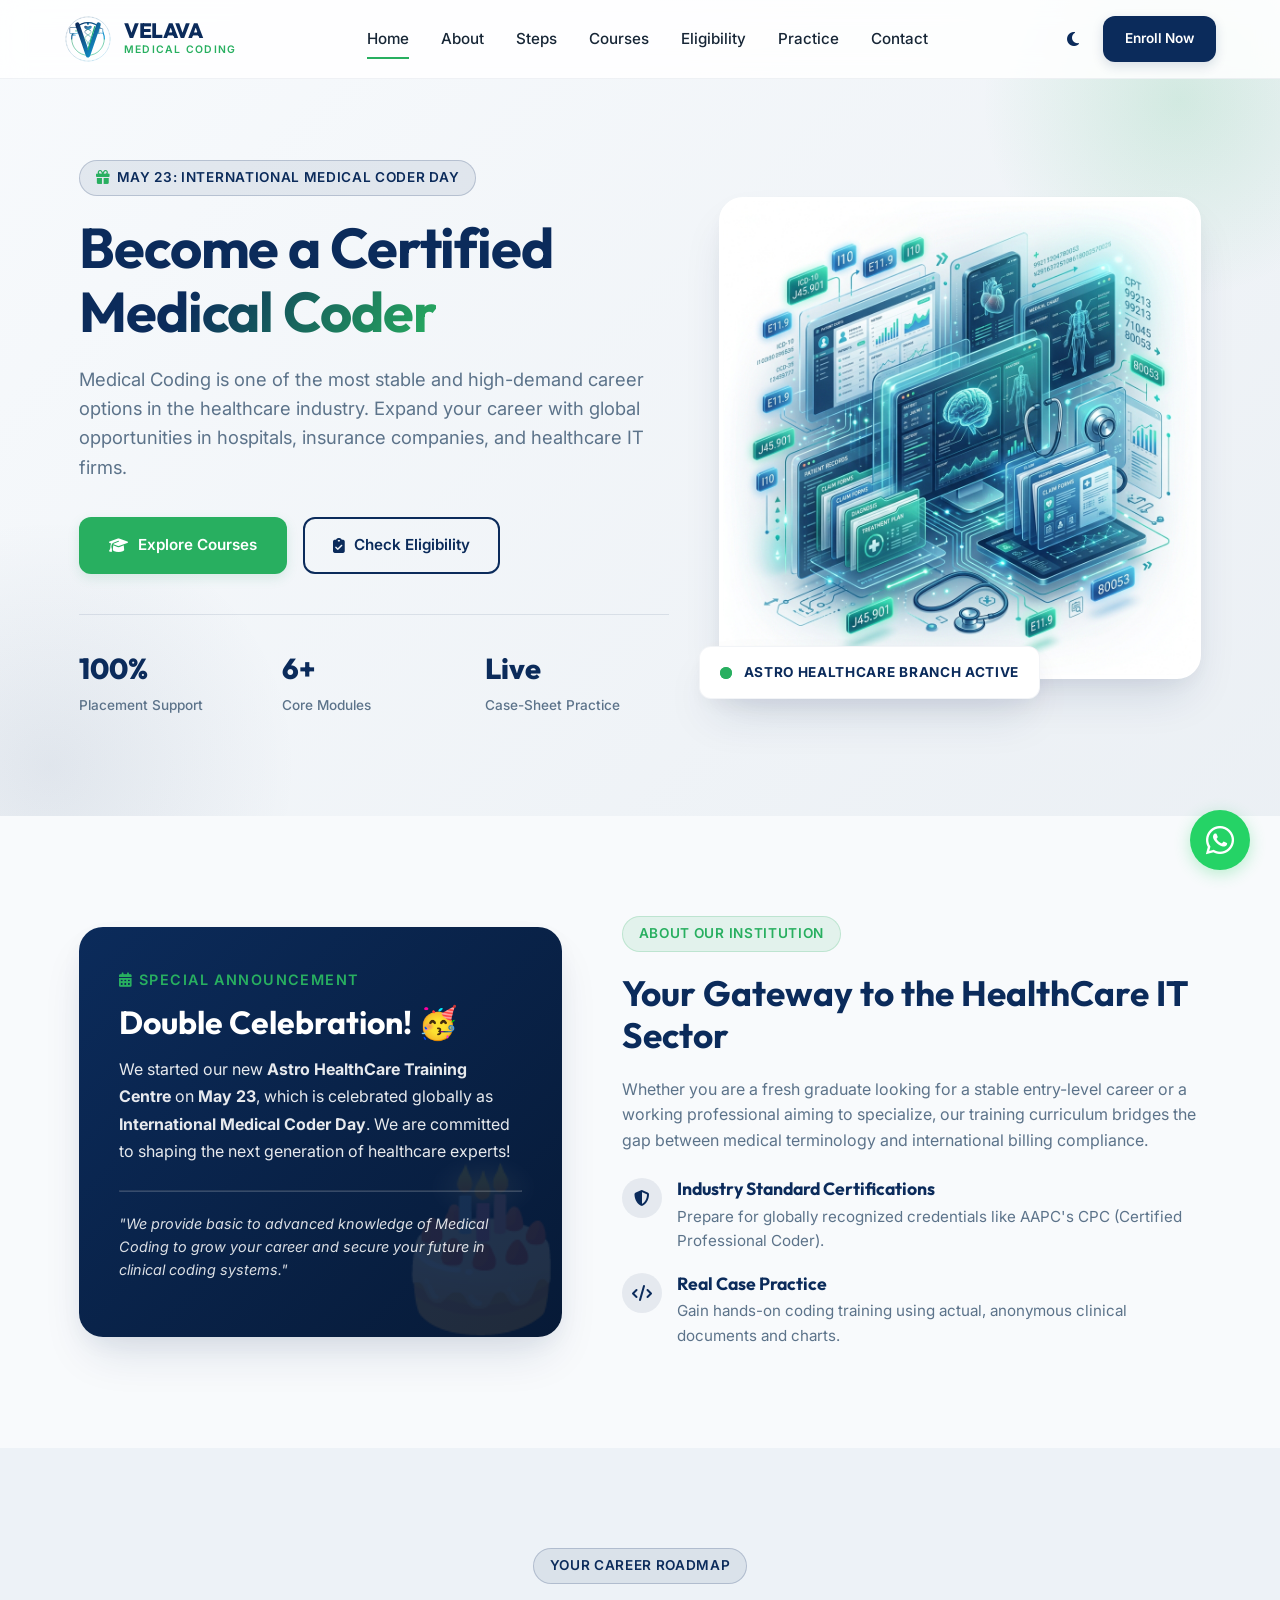
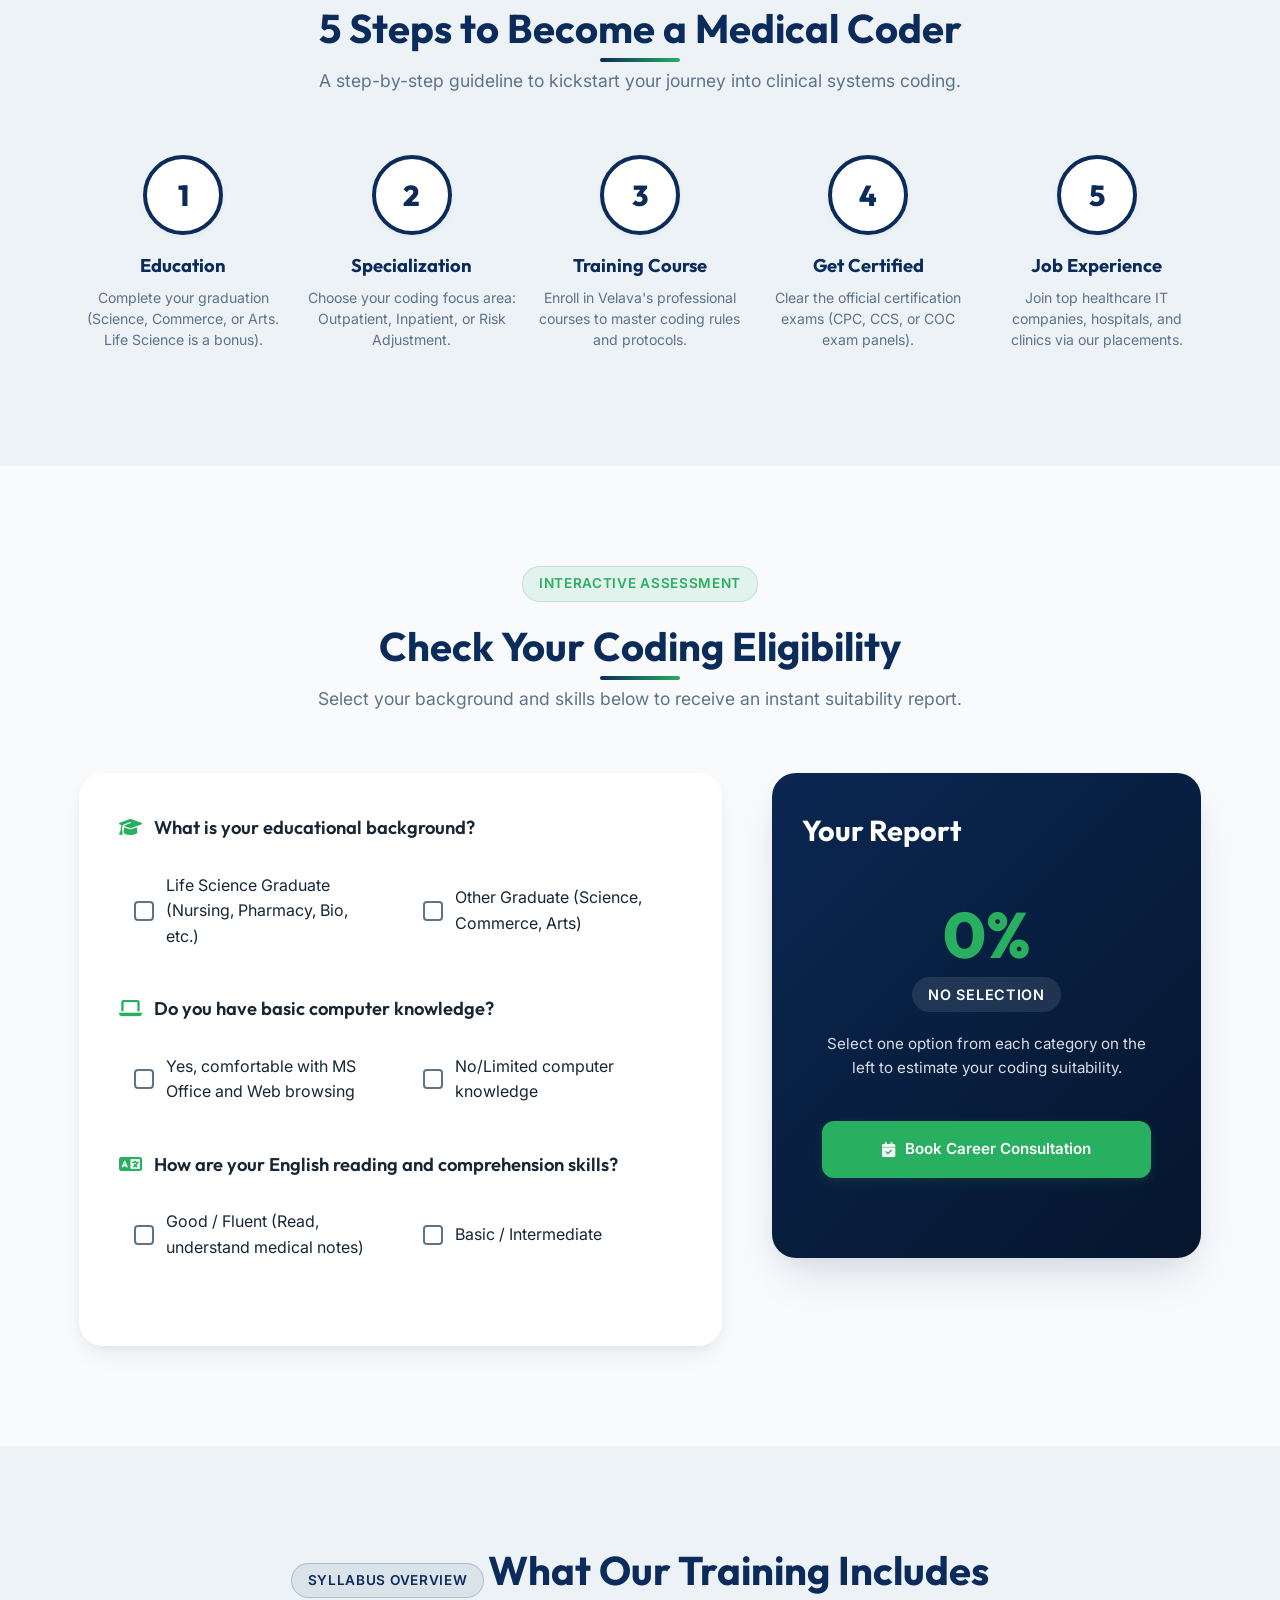
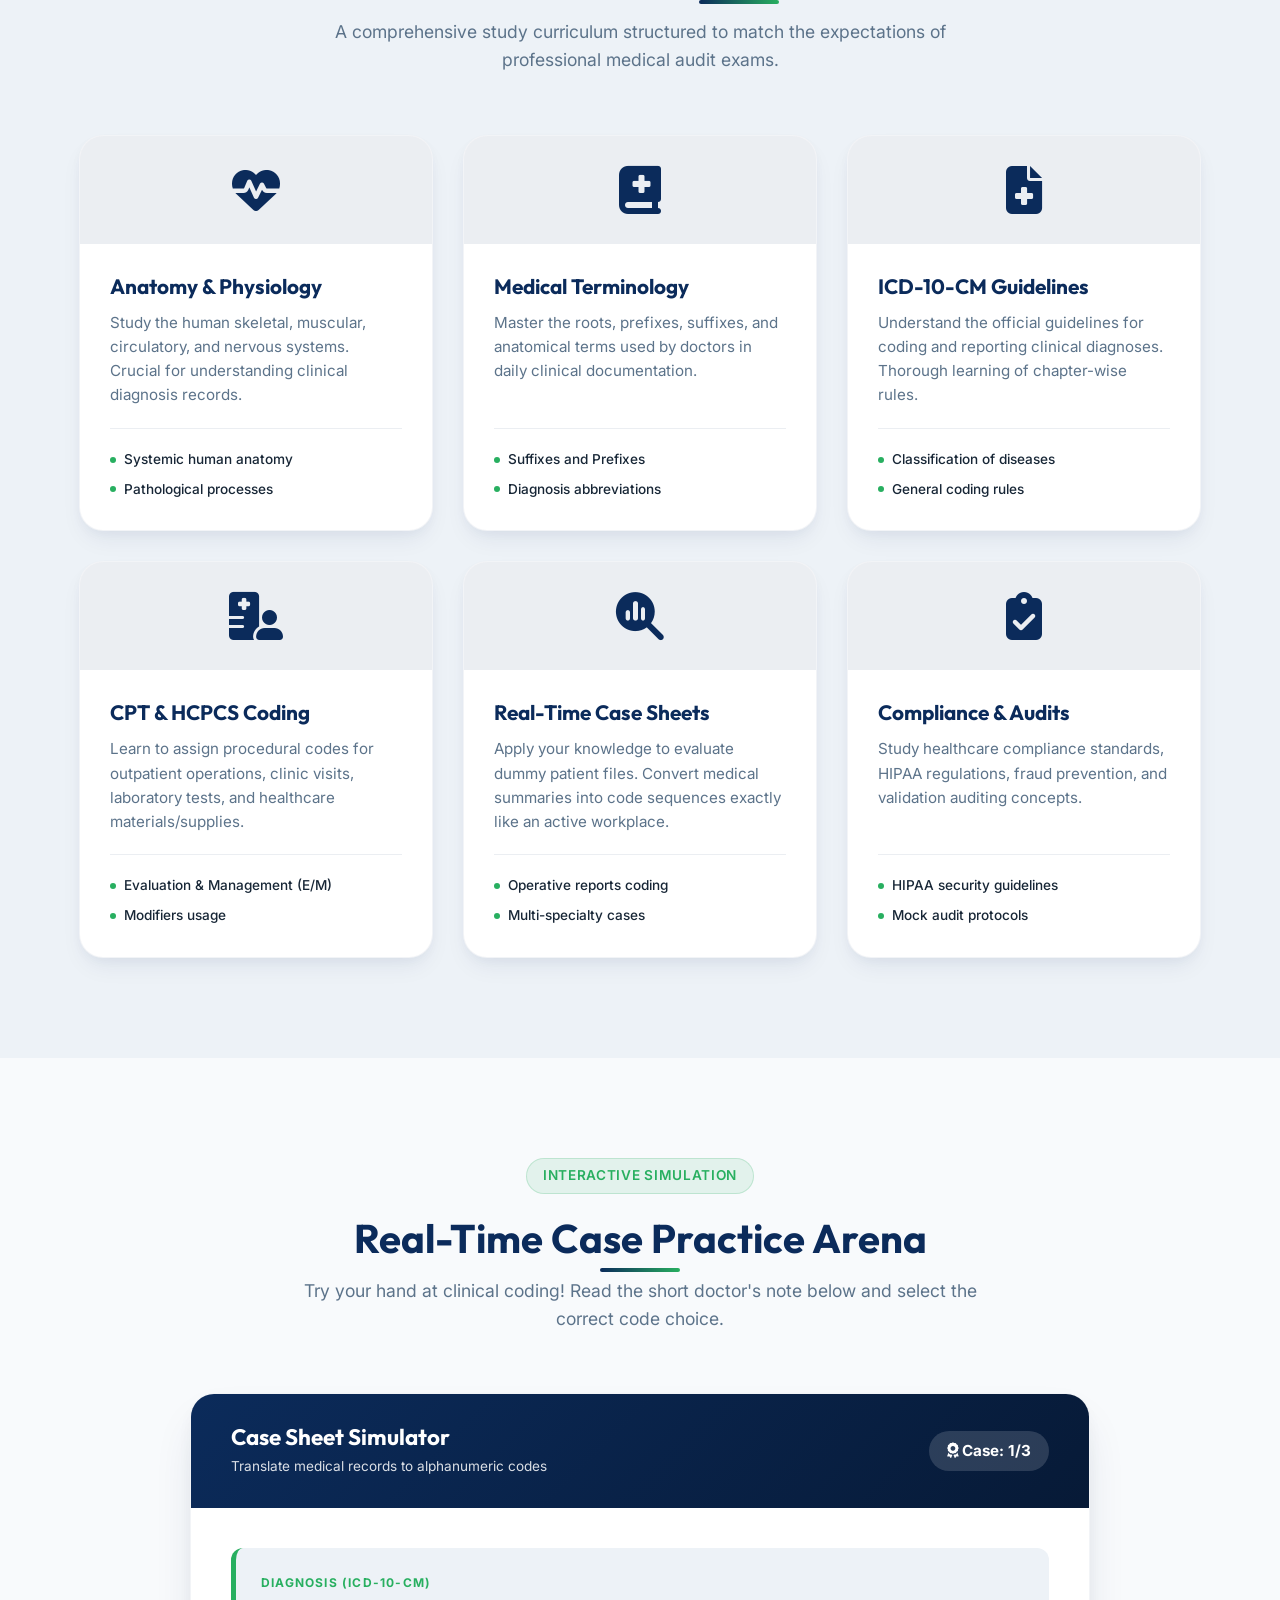
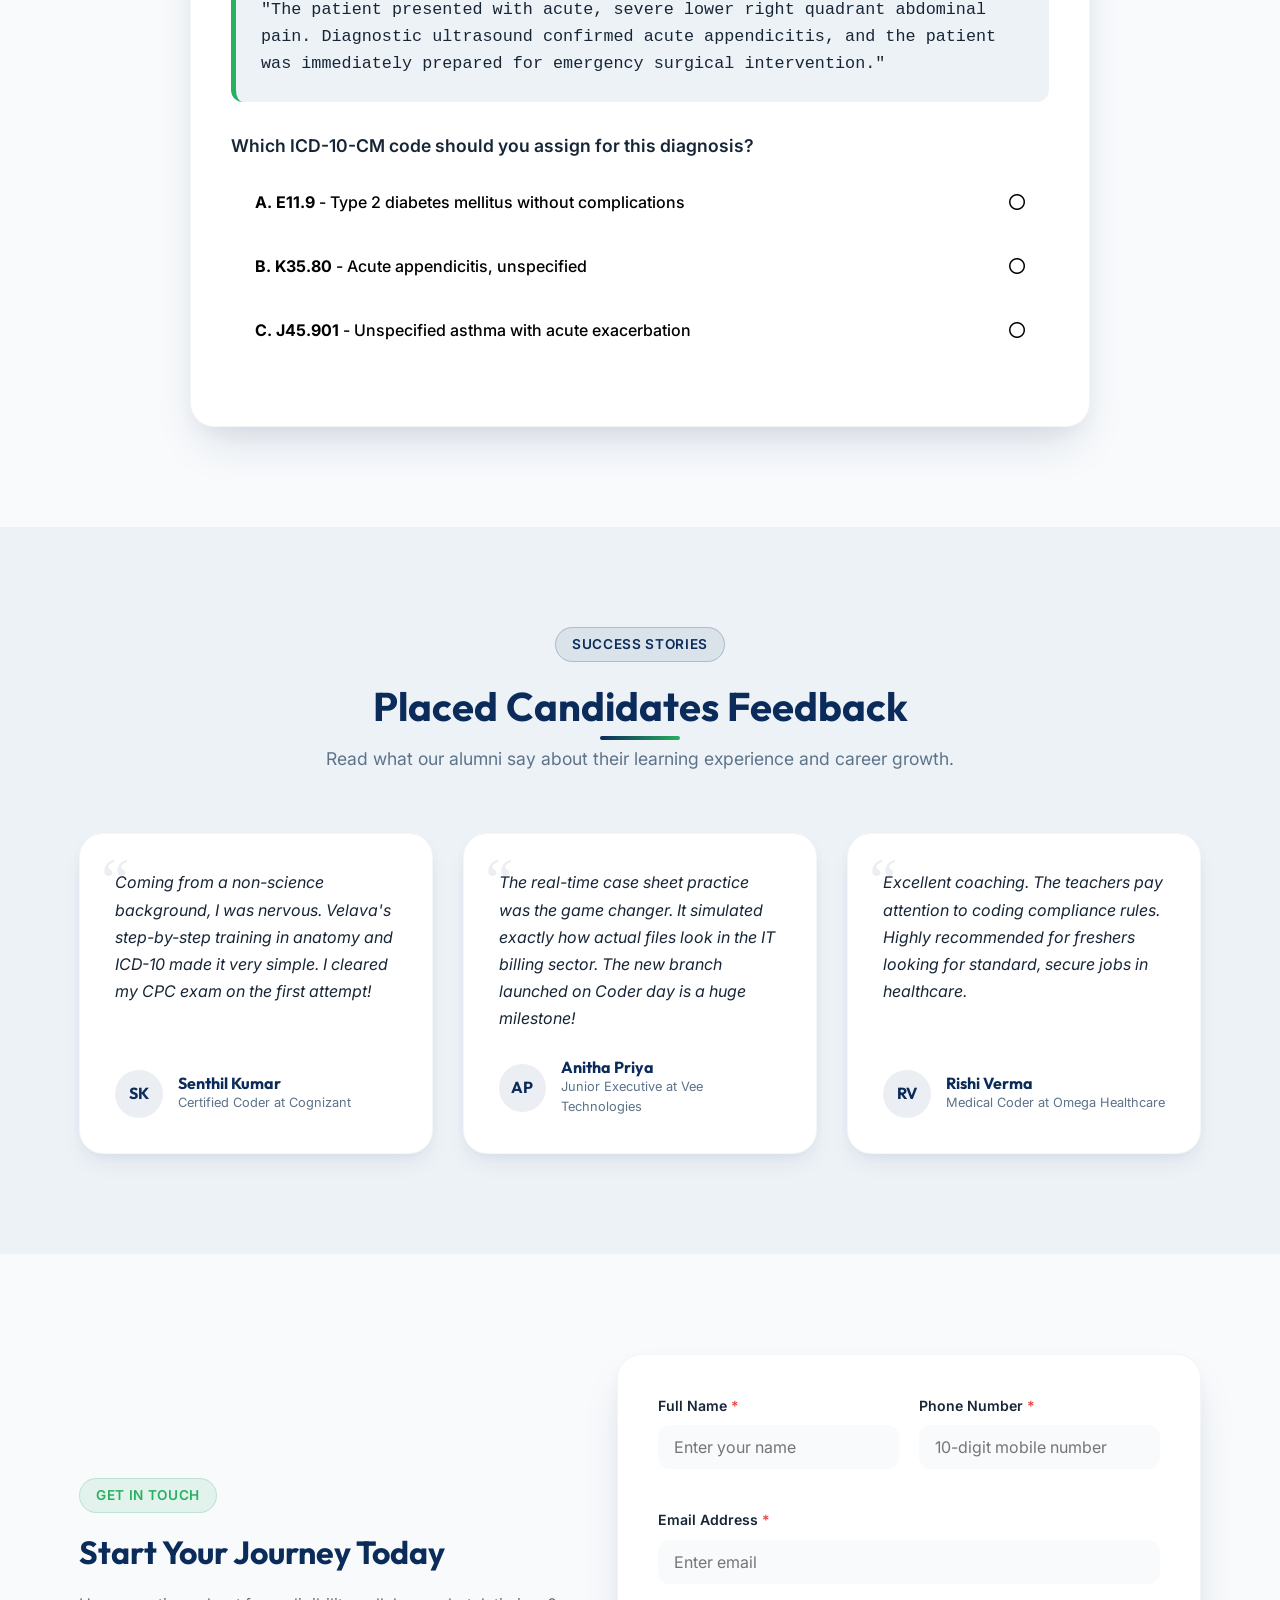
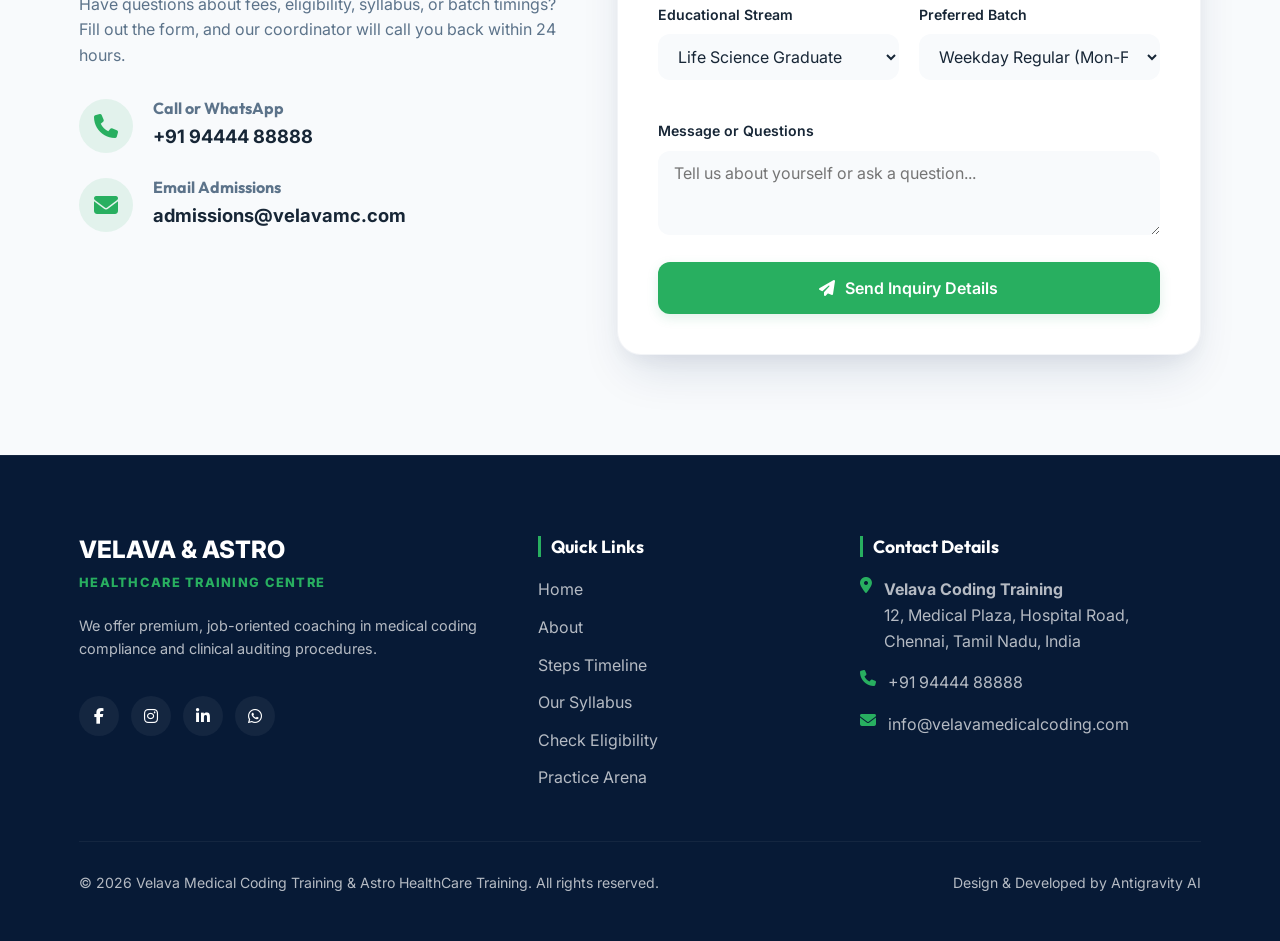
==== index.html @ fb052771 "velva 1" ====
<!DOCTYPE html>
<html lang="en">
<head>
  <meta charset="UTF-8">
  <meta name="viewport" content="width=device-width, initial-scale=1.0">
  
  <!-- SEO Meta Tags -->
  <title>Velava Medical Coding Training Centre | Astro HealthCare Training Centre</title>
  <meta name="description" content="Launch your career in the healthcare IT sector with certified training from Velava Medical Coding & Astro HealthCare Training Centre. Learn Anatomy, ICD-10-CM, CPT guidelines, and practice with real-time case sheets. Open to all graduates.">
  <meta name="keywords" content="Medical Coding, Medical Coder Career, AAPC CPC Certification, ICD-10-CM, CPT Coding, Astro Healthcare Training, Velava Medical Coding, Healthcare IT jobs">
  
  <!-- Favicon -->
  <link rel="icon" type="image/svg+xml" href="data:image/svg+xml,%3Csvg xmlns='http://www.w3.org/2000/svg' viewBox='0 0 100 100'%3E%3Cpath d='M50,15 L20,80 L80,80 Z' fill='%230B2B5C'/%3E%3C/svg%3E">

  <!-- FontAwesome Icons for modern UX -->
  <link rel="stylesheet" href="https://cdnjs.cloudflare.com/ajax/libs/font-awesome/6.4.0/css/all.min.css">
  
  <!-- Main Stylesheet -->
  <link rel="stylesheet" href="style.css">
</head>
<body>

  <!-- ==========================================
       HEADER & NAVIGATION
       ========================================== -->
  <header class="header" id="header">
    <div class="container nav-container">
      
      <!-- Brand Logo / Identity Reconstructed -->
      <a href="#home" class="brand-logo-link" id="nav-brand">
        <!-- High-Fidelity SVG Replication of Logo -->
        <svg class="brand-logo-svg" viewBox="0 0 500 500" xmlns="http://www.w3.org/2000/svg">
          <defs>
            <linearGradient id="blueGrad" x1="0%" y1="0%" x2="100%" y2="100%">
              <stop offset="0%" stop-color="#0B2B5C" />
              <stop offset="100%" stop-color="#14A0DC" />
            </linearGradient>
            <linearGradient id="greenGrad" x1="0%" y1="0%" x2="100%" y2="100%">
              <stop offset="0%" stop-color="#2E9E6B" />
              <stop offset="100%" stop-color="#10B981" />
            </linearGradient>
          </defs>
          <!-- Background circle guide -->
          <circle cx="250" cy="250" r="230" fill="none" stroke="url(#blueGrad)" stroke-width="6" stroke-dasharray="8 6" opacity="0.6"/>
          
          <!-- Outer circular text guide line (partial blue arc) -->
          <path d="M 80 250 A 170 170 0 1 1 420 250" fill="none" stroke="url(#blueGrad)" stroke-width="12" stroke-linecap="round"/>
          <path d="M 420 250 A 170 170 0 0 1 80 250" fill="none" stroke="url(#greenGrad)" stroke-width="6" stroke-linecap="round"/>

          <!-- Computer Monitor (Left) -->
          <g transform="translate(60, 130) scale(0.7)">
            <rect x="0" y="0" width="120" height="90" rx="10" fill="#fff" stroke="url(#blueGrad)" stroke-width="8"/>
            <line x1="15" y1="20" x2="105" y2="20" stroke="url(#blueGrad)" stroke-width="6"/>
            <line x1="15" y1="40" x2="70" y2="40" stroke="url(#blueGrad)" stroke-width="6"/>
            <line x1="15" y1="60" x2="85" y2="60" stroke="url(#blueGrad)" stroke-width="6"/>
            <!-- Small Green medical cross -->
            <path d="M 95 40 L 95 60 M 85 50 L 105 50" stroke="url(#greenGrad)" stroke-width="6" stroke-linecap="round"/>
            <!-- Monitor Stand -->
            <path d="M 60 90 L 60 115 M 35 115 L 85 115" stroke="url(#blueGrad)" stroke-width="8" stroke-linecap="round"/>
          </g>

          <!-- Open Book with Heart & ECG (Right) -->
          <g transform="translate(320, 130) scale(0.7)">
            <!-- Left page -->
            <path d="M 60 90 Q 30 75 0 90 L 0 20 Q 30 5 60 20 Z" fill="#fff" stroke="url(#blueGrad)" stroke-width="8" stroke-linejoin="round"/>
            <!-- Right page -->
            <path d="M 60 90 Q 90 75 120 90 L 120 20 Q 90 5 60 20 Z" fill="#fff" stroke="url(#blueGrad)" stroke-width="8" stroke-linejoin="round"/>
            <!-- Heart shape & ECG -->
            <path d="M 30 40 A 10 10 0 0 1 50 40 A 10 10 0 0 1 70 40 Q 60 60 30 75 Z" fill="none" stroke="url(#greenGrad)" stroke-width="4" transform="translate(30,-15) scale(0.6)"/>
            <path d="M 15 50 L 35 50 L 40 30 L 45 70 L 50 45 L 55 55 L 75 50" fill="none" stroke="url(#greenGrad)" stroke-width="4" stroke-linecap="round" stroke-linejoin="round"/>
          </g>

          <!-- Large center letter V -->
          <path d="M 140 100 L 250 420 L 360 100" fill="none" stroke="url(#blueGrad)" stroke-width="46" stroke-linecap="round" stroke-linejoin="round"/>
          <!-- Inline feather accent inside V -->
          <path d="M 320 120 L 250 360" fill="none" stroke="url(#greenGrad)" stroke-width="12" stroke-linecap="round"/>

          <!-- Caduceus medical symbol centered -->
          <g transform="translate(210, 80) scale(0.8)">
            <!-- Staff -->
            <line x1="50" y1="20" x2="50" y2="280" stroke="url(#blueGrad)" stroke-width="8" stroke-linecap="round"/>
            <circle cx="50" cy="15" r="14" fill="url(#blueGrad)"/>
            
            <!-- Wings -->
            <path d="M 50 50 C -20 10 -10 90 50 90 C 110 90 120 10 50 50 Z" fill="url(#blueGrad)" opacity="0.85"/>
            
            <!-- Snakes wrapping around staff (Green and Blue) -->
            <path d="M 20 100 Q 50 70 80 100 T 50 160 T 20 220 T 50 280" fill="none" stroke="url(#greenGrad)" stroke-width="6" stroke-linecap="round"/>
            <path d="M 80 100 Q 50 70 20 100 T 50 160 T 80 220 T 50 280" fill="none" stroke="url(#blueGrad)" stroke-width="6" stroke-linecap="round"/>
          </g>
        </svg>
        <div class="brand-info">
          <span class="brand-title">VELAVA</span>
          <span class="brand-subtitle">Medical Coding</span>
        </div>
      </a>

      <!-- Desktop Navigation Menu -->
      <nav class="nav-menu" id="nav-menu">
        <a href="#home" class="nav-link active">Home</a>
        <a href="#about" class="nav-link">About</a>
        <a href="#steps" class="nav-link">Steps</a>
        <a href="#courses" class="nav-link">Courses</a>
        <a href="#eligibility" class="nav-link">Eligibility</a>
        <a href="#practice" class="nav-link">Practice</a>
        <a href="#contact" class="nav-link">Contact</a>
      </nav>

      <!-- Action Buttons & Hamburg -->
      <div class="nav-actions">
        <!-- Theme Toggle -->
        <button class="theme-toggle" id="theme-toggle" aria-label="Toggle dark mode">
          <i class="fa-solid fa-moon" id="theme-icon"></i>
        </button>
        <a href="#contact" class="btn btn-primary" style="padding: 10px 20px; font-size: 0.85rem;">Enroll Now</a>
        
        <!-- Hamburger (Mobile) -->
        <button class="hamburger" id="hamburger" aria-label="Open menu">
          <span></span>
          <span></span>
          <span></span>
        </button>
      </div>

    </div>
  </header>

  <!-- ==========================================
       HERO SECTION
       ========================================== -->
  <section class="hero" id="home">
    <div class="container hero-grid">
      
      <!-- Hero Content -->
      <div class="hero-content">
        <!-- Anniversary Day Ribbon Badge -->
        <div class="badge badge-alt">
          <i class="fa-solid fa-gift" style="color: var(--secondary)"></i> May 23: International Medical Coder Day
        </div>
        
        <h1 class="hero-title">Become a Certified <br><span>Medical Coder</span></h1>
        <p class="hero-description">
          Medical Coding is one of the most stable and high-demand career options in the healthcare industry. Expand your career with global opportunities in hospitals, insurance companies, and healthcare IT firms.
        </p>
        
        <div class="hero-ctas">
          <a href="#courses" class="btn btn-secondary"><i class="fa-solid fa-graduation-cap"></i> Explore Courses</a>
          <a href="#eligibility" class="btn btn-outline"><i class="fa-solid fa-clipboard-check"></i> Check Eligibility</a>
        </div>

        <div class="hero-features">
          <div class="hero-feat-item">
            <span class="hero-feat-num" id="stat-placement">100%</span>
            <span class="hero-feat-lbl">Placement Support</span>
          </div>
          <div class="hero-feat-item">
            <span class="hero-feat-num" id="stat-courses">6+</span>
            <span class="hero-feat-lbl">Core Modules</span>
          </div>
          <div class="hero-feat-item">
            <span class="hero-feat-num" id="stat-experience">Live</span>
            <span class="hero-feat-lbl">Case-Sheet Practice</span>
          </div>
        </div>
      </div>

      <!-- Hero Visuals -->
      <div class="hero-graphic">
        <div class="hero-image-wrapper">
          <img src="assets/hero_medical_coding.png" alt="Medical coding training illustration showing diagnosis charts and digital workflow" width="500" height="400">
        </div>
        <!-- Micro-animated Live Indicator Badge -->
        <div class="hero-glow-card">
          <div class="hero-glow-circle"></div>
          <span class="hero-glow-text">Astro Healthcare Branch Active</span>
        </div>
      </div>

    </div>
  </section>

  <!-- ==========================================
       ABOUT & CELEBRATION SECTION
       ========================================== -->
  <section class="section" id="about">
    <div class="container">
      
      <div class="about-grid">
        
        <!-- Left: Celebration / Milestone Card -->
        <div class="about-banner">
          <span class="ann-date"><i class="fa-solid fa-calendar-days"></i> Special Announcement</span>
          <h3 class="ann-title">Double Celebration! 🥳</h3>
          <p class="ann-desc">
            We started our new <strong>Astro HealthCare Training Centre</strong> on <strong>May 23</strong>, which is celebrated globally as <strong>International Medical Coder Day</strong>. We are committed to shaping the next generation of healthcare experts!
          </p>
          <hr style="opacity: 0.2; margin-bottom: 20px;">
          <p style="font-size: 0.9rem; font-style: italic; opacity: 0.85;">
            "We provide basic to advanced knowledge of Medical Coding to grow your career and secure your future in clinical coding systems."
          </p>
        </div>

        <!-- Right: Detail Description -->
        <div class="about-content">
          <div class="badge">About Our Institution</div>
          <h2 style="font-size: 2.2rem; margin-bottom: 20px; line-height: 1.2;">Your Gateway to the HealthCare IT Sector</h2>
          <p style="color: var(--text-muted); margin-bottom: 25px;">
            Whether you are a fresh graduate looking for a stable entry-level career or a working professional aiming to specialize, our training curriculum bridges the gap between medical terminology and international billing compliance.
          </p>

          <div class="about-bullets">
            <div class="about-bullet-item">
              <div class="about-bullet-icon"><i class="fa-solid fa-shield-halved"></i></div>
              <div class="about-bullet-content">
                <h4>Industry Standard Certifications</h4>
                <p>Prepare for globally recognized credentials like AAPC's CPC (Certified Professional Coder).</p>
              </div>
            </div>

            <div class="about-bullet-item">
              <div class="about-bullet-icon"><i class="fa-solid fa-code"></i></div>
              <div class="about-bullet-content">
                <h4>Real Case Practice</h4>
                <p>Gain hands-on coding training using actual, anonymous clinical documents and charts.</p>
              </div>
            </div>
          </div>
        </div>

      </div>

    </div>
  </section>

  <!-- ==========================================
       STEPS TO BECOME A MEDICAL CODER
       ========================================== -->
  <section class="section section-alt" id="steps">
    <div class="container">
      
      <div class="section-header">
        <div class="badge badge-alt">Your Career Roadmap</div>
        <h2>5 Steps to Become a Medical Coder</h2>
        <p>A step-by-step guideline to kickstart your journey into clinical systems coding.</p>
      </div>

      <div class="steps-timeline">
        <!-- Step 1 -->
        <div class="step-card">
          <div class="step-badge">1</div>
          <h3>Education</h3>
          <p>Complete your graduation (Science, Commerce, or Arts. Life Science is a bonus).</p>
        </div>
        <!-- Step 2 -->
        <div class="step-card">
          <div class="step-badge">2</div>
          <h3>Specialization</h3>
          <p>Choose your coding focus area: Outpatient, Inpatient, or Risk Adjustment.</p>
        </div>
        <!-- Step 3 -->
        <div class="step-card">
          <div class="step-badge">3</div>
          <h3>Training Course</h3>
          <p>Enroll in Velava's professional courses to master coding rules and protocols.</p>
        </div>
        <!-- Step 4 -->
        <div class="step-card">
          <div class="step-badge">4</div>
          <h3>Get Certified</h3>
          <p>Clear the official certification exams (CPC, CCS, or COC exam panels).</p>
        </div>
        <!-- Step 5 -->
        <div class="step-card">
          <div class="step-badge">5</div>
          <h3>Job Experience</h3>
          <p>Join top healthcare IT companies, hospitals, and clinics via our placements.</p>
        </div>
      </div>

    </div>
  </section>

  <!-- ==========================================
       ELIGIBILITY CHECKER (INTERACTIVE)
       ========================================== -->
  <section class="section" id="eligibility">
    <div class="container">
      
      <div class="section-header">
        <div class="badge">Interactive Assessment</div>
        <h2>Check Your Coding Eligibility</h2>
        <p>Select your background and skills below to receive an instant suitability report.</p>
      </div>

      <div class="eligibility-container">
        
        <!-- Left: Interactive Checklist Options -->
        <div class="eligibility-quiz">
          <div class="quiz-group">
            <div class="quiz-question-title"><i class="fa-solid fa-graduation-cap" style="color: var(--secondary); margin-right: 8px;"></i> What is your educational background?</div>
            <div class="options-grid">
              <div class="option-box" data-value="life-science" data-weight="35" onclick="toggleOption(this)">
                <div class="option-checkbox"></div>
                <span>Life Science Graduate (Nursing, Pharmacy, Bio, etc.)</span>
              </div>
              <div class="option-box" data-value="other-grad" data-weight="25" onclick="toggleOption(this)">
                <div class="option-checkbox"></div>
                <span>Other Graduate (Science, Commerce, Arts)</span>
              </div>
            </div>
          </div>

          <div class="quiz-group">
            <div class="quiz-question-title"><i class="fa-solid fa-laptop" style="color: var(--secondary); margin-right: 8px;"></i> Do you have basic computer knowledge?</div>
            <div class="options-grid">
              <div class="option-box" data-value="comp-yes" data-weight="25" onclick="toggleOption(this)">
                <div class="option-checkbox"></div>
                <span>Yes, comfortable with MS Office and Web browsing</span>
              </div>
              <div class="option-box" data-value="comp-no" data-weight="5" onclick="toggleOption(this)">
                <div class="option-checkbox"></div>
                <span>No/Limited computer knowledge</span>
              </div>
            </div>
          </div>

          <div class="quiz-group">
            <div class="quiz-question-title"><i class="fa-solid fa-language" style="color: var(--secondary); margin-right: 8px;"></i> How are your English reading and comprehension skills?</div>
            <div class="options-grid">
              <div class="option-box" data-value="eng-good" data-weight="40" onclick="toggleOption(this)">
                <div class="option-checkbox"></div>
                <span>Good / Fluent (Read, understand medical notes)</span>
              </div>
              <div class="option-box" data-value="eng-basic" data-weight="20" onclick="toggleOption(this)">
                <div class="option-checkbox"></div>
                <span>Basic / Intermediate</span>
              </div>
            </div>
          </div>
        </div>

        <!-- Right: Dynamic Results Sidebar -->
        <div class="eligibility-card-sidebar">
          <h3 class="sidebar-title">Your Report</h3>
          
          <div class="result-placeholder" id="quiz-result-box">
            <div class="result-score" id="eligibility-score">0%</div>
            <div class="result-badge" id="eligibility-badge">No Selection</div>
            <p class="result-desc" id="eligibility-desc">
              Select one option from each question category on the left to estimate your career fitment instantly.
            </p>
            <a href="#contact" class="btn btn-secondary" style="width: 100%; margin-top: 25px;"><i class="fa-solid fa-calendar-check"></i> Book Career Consultation</a>
          </div>
        </div>

      </div>

    </div>
  </section>

  <!-- ==========================================
       COURSE CURRICULUM SECTION
       ========================================== -->
  <section class="section section-alt" id="courses">
    <div class="container">
      
      <div class="section-header">
        <div class="badge badge-alt">Syllabus Overview</div>
        <h2>What Our Training Includes</h2>
        <p>A comprehensive study curriculum structured to match the expectations of professional medical audit exams.</p>
      </div>

      <div class="courses-grid">
        <!-- Module 1 -->
        <div class="course-card">
          <div class="course-icon-banner">
            <i class="fa-solid fa-heart-pulse"></i>
          </div>
          <div class="course-body">
            <h3 class="course-title">Anatomy & Physiology</h3>
            <p class="course-desc">Study the human skeletal, muscular, circulatory, and nervous systems. Crucial for understanding clinical diagnosis records.</p>
            <div class="course-highlights">
              <div class="highlight-item"><div class="highlight-item-dot"></div> Systemic human anatomy</div>
              <div class="highlight-item"><div class="highlight-item-dot"></div> Pathological processes</div>
            </div>
          </div>
        </div>

        <!-- Module 2 -->
        <div class="course-card">
          <div class="course-icon-banner">
            <i class="fa-solid fa-book-medical"></i>
          </div>
          <div class="course-body">
            <h3 class="course-title">Medical Terminology</h3>
            <p class="course-desc">Master the roots, prefixes, suffixes, and anatomical terms used by doctors in daily clinical documentation.</p>
            <div class="course-highlights">
              <div class="highlight-item"><div class="highlight-item-dot"></div> Suffixes and Prefixes</div>
              <div class="highlight-item"><div class="highlight-item-dot"></div> Diagnosis abbreviations</div>
            </div>
          </div>
        </div>

        <!-- Module 3 -->
        <div class="course-card">
          <div class="course-icon-banner">
            <i class="fa-solid fa-file-medical"></i>
          </div>
          <div class="course-body">
            <h3 class="course-title">ICD-10-CM Guidelines</h3>
            <p class="course-desc">Understand the official guidelines for coding and reporting clinical diagnoses. Thorough learning of chapter-wise rules.</p>
            <div class="course-highlights">
              <div class="highlight-item"><div class="highlight-item-dot"></div> Classification of diseases</div>
              <div class="highlight-item"><div class="highlight-item-dot"></div> General coding rules</div>
            </div>
          </div>
        </div>

        <!-- Module 4 -->
        <div class="course-card">
          <div class="course-icon-banner">
            <i class="fa-solid fa-hospital-user"></i>
          </div>
          <div class="course-body">
            <h3 class="course-title">CPT & HCPCS Coding</h3>
            <p class="course-desc">Learn to assign procedural codes for outpatient operations, clinic visits, laboratory tests, and healthcare materials/supplies.</p>
            <div class="course-highlights">
              <div class="highlight-item"><div class="highlight-item-dot"></div> Evaluation & Management (E/M)</div>
              <div class="highlight-item"><div class="highlight-item-dot"></div> Modifiers usage</div>
            </div>
          </div>
        </div>

        <!-- Module 5 -->
        <div class="course-card">
          <div class="course-icon-banner">
            <i class="fa-solid fa-magnifying-glass-chart"></i>
          </div>
          <div class="course-body">
            <h3 class="course-title">Real-Time Case Sheets</h3>
            <p class="course-desc">Apply your knowledge to evaluate dummy patient files. Convert medical summaries into code sequences exactly like an active workplace.</p>
            <div class="course-highlights">
              <div class="highlight-item"><div class="highlight-item-dot"></div> Operative reports coding</div>
              <div class="highlight-item"><div class="highlight-item-dot"></div> Multi-specialty cases</div>
            </div>
          </div>
        </div>

        <!-- Module 6 -->
        <div class="course-card">
          <div class="course-icon-banner">
            <i class="fa-solid fa-clipboard-check"></i>
          </div>
          <div class="course-body">
            <h3 class="course-title">Compliance & Audits</h3>
            <p class="course-desc">Study healthcare compliance standards, HIPAA regulations, fraud prevention, and validation auditing concepts.</p>
            <div class="course-highlights">
              <div class="highlight-item"><div class="highlight-item-dot"></div> HIPAA security guidelines</div>
              <div class="highlight-item"><div class="highlight-item-dot"></div> Mock audit protocols</div>
            </div>
          </div>
        </div>
      </div>

    </div>
  </section>

  <!-- ==========================================
       INTERACTIVE PRACTICE GAME (MICRO-LEARNING)
       ========================================== -->
  <section class="section" id="practice">
    <div class="container">
      
      <div class="section-header">
        <div class="badge">Interactive Simulation</div>
        <h2>Real-Time Case Practice Arena</h2>
        <p>Try your hand at clinical coding! Read the short doctor's note below and select the correct code choice.</p>
      </div>

      <div class="game-container">
        
        <!-- Game Header -->
        <div class="game-header">
          <div class="game-title-area">
            <h3>Case Sheet Simulator</h3>
            <p style="font-size: 0.85rem; opacity: 0.85; margin: 0;">Translate medical records to alphanumeric codes</p>
          </div>
          <div class="game-score-badge">
            <i class="fa-solid fa-award"></i> Case: <span id="game-current-step">1</span>/3
          </div>
        </div>

        <!-- Game Body -->
        <div class="game-body">
          <div class="game-case-box">
            <div class="game-case-tag" id="case-category">DIAGNOSIS (ICD-10-CM)</div>
            <div class="game-case-text" id="case-text">
              "The patient presented with acute, severe lower right quadrant abdominal pain. Diagnostic ultrasound confirmed acute appendicitis, and the patient was immediately prepared for emergency surgical intervention."
            </div>
          </div>

          <div class="game-question">Which ICD-10-CM code should you assign for this diagnosis?</div>
          
          <div class="game-options" id="game-options-container">
            <!-- Dynamic Option Buttons -->
            <button class="game-opt-btn" onclick="checkAnswer(this, 0)">
              <span><strong>A. E11.9</strong> - Type 2 diabetes mellitus without complications</span>
              <i class="fa-regular fa-circle"></i>
            </button>
            <button class="game-opt-btn" onclick="checkAnswer(this, 1)">
              <span><strong>B. K35.80</strong> - Acute appendicitis, unspecified</span>
              <i class="fa-regular fa-circle"></i>
            </button>
            <button class="game-opt-btn" onclick="checkAnswer(this, 2)">
              <span><strong>C. J45.901</strong> - Unspecified asthma with acute exacerbation</span>
              <i class="fa-regular fa-circle"></i>
            </button>
          </div>

          <!-- Dynamic Feedback Area -->
          <div class="game-feedback" id="game-feedback-box">
            <h4 id="feedback-title" style="margin-bottom: 5px; font-weight: 700;">Correct!</h4>
            <p id="feedback-desc" style="margin: 0; font-size: 0.95rem;">K35.80 is correct because the patient's primary diagnosis is acute appendicitis.</p>
          </div>

          <!-- Next Button -->
          <div class="game-nav-footer">
            <button class="btn btn-primary" id="btn-next-case" onclick="loadNextCase()" style="display: none;">Next Case <i class="fa-solid fa-arrow-right"></i></button>
          </div>

        </div>

      </div>

    </div>
  </section>

  <!-- ==========================================
       TESTIMONIALS SECTION
       ========================================== -->
  <section class="section section-alt">
    <div class="container">
      
      <div class="section-header">
        <div class="badge badge-alt">Success Stories</div>
        <h2>Placed Candidates Feedback</h2>
        <p>Read what our alumni say about their learning experience and career growth.</p>
      </div>

      <div class="testimonial-container">
        
        <div class="testimonial-card">
          <p class="test-text">
            Coming from a non-science background, I was nervous. Velava's step-by-step training in anatomy and ICD-10 made it very simple. I cleared my CPC exam on the first attempt!
          </p>
          <div class="test-user">
            <div class="test-avatar-placeholder">SK</div>
            <div class="test-user-info">
              <h4>Senthil Kumar</h4>
              <p>Certified Coder at Cognizant</p>
            </div>
          </div>
        </div>

        <div class="testimonial-card">
          <p class="test-text">
            The real-time case sheet practice was the game changer. It simulated exactly how actual files look in the IT billing sector. The new branch launched on Coder day is a huge milestone!
          </p>
          <div class="test-user">
            <div class="test-avatar-placeholder">AP</div>
            <div class="test-user-info">
              <h4>Anitha Priya</h4>
              <p>Junior Executive at Vee Technologies</p>
            </div>
          </div>
        </div>

        <div class="testimonial-card">
          <p class="test-text">
            Excellent coaching. The teachers pay attention to coding compliance rules. Highly recommended for freshers looking for standard, secure jobs in healthcare.
          </p>
          <div class="test-user">
            <div class="test-avatar-placeholder">RV</div>
            <div class="test-user-info">
              <h4>Rishi Verma</h4>
              <p>Medical Coder at Omega Healthcare</p>
            </div>
          </div>
        </div>

      </div>

    </div>
  </section>

  <!-- ==========================================
       CONTACT & INQUIRY FORM
       ========================================== -->
  <section class="section" id="contact">
    <div class="container">
      
      <div class="inquiry-grid">
        
        <!-- Left: Quick Info -->
        <div class="inquiry-info">
          <div class="badge">Get in Touch</div>
          <h3>Start Your Journey Today</h3>
          <p style="color: var(--text-muted);">
            Have questions about fees, eligibility, syllabus, or batch timings? Fill out the form, and our coordinator will call you back within 24 hours.
          </p>

          <div class="contact-channels">
            <div class="contact-card">
              <div class="contact-icon"><i class="fa-solid fa-phone"></i></div>
              <div class="contact-details">
                <h4>Call or WhatsApp</h4>
                <p>+91 94444 88888</p>
              </div>
            </div>

            <div class="contact-card">
              <div class="contact-icon"><i class="fa-solid fa-envelope"></i></div>
              <div class="contact-details">
                <h4>Email Admissions</h4>
                <p>admissions@velavamc.com</p>
              </div>
            </div>
          </div>
        </div>

        <!-- Right: Inquiry Form Card -->
        <div class="inquiry-form-card">
          <form id="inquiryForm" onsubmit="handleInquirySubmit(event)">
            
            <div class="form-row">
              <div class="form-group">
                <label for="studentName">Full Name <span style="color:var(--danger)">*</span></label>
                <input type="text" class="form-control" id="studentName" placeholder="Enter your name" required>
                <div class="form-error" id="nameError">Name is required.</div>
              </div>
              
              <div class="form-group">
                <label for="studentPhone">Phone Number <span style="color:var(--danger)">*</span></label>
                <input type="tel" class="form-control" id="studentPhone" placeholder="10-digit mobile number" required>
                <div class="form-error" id="phoneError">Valid 10-digit number is required.</div>
              </div>
            </div>

            <div class="form-group">
              <label for="studentEmail">Email Address <span style="color:var(--danger)">*</span></label>
              <input type="email" class="form-control" id="studentEmail" placeholder="Enter email" required>
              <div class="form-error" id="emailError">Please enter a valid email.</div>
            </div>

            <div class="form-row">
              <div class="form-group">
                <label for="studentDegree">Educational Stream</label>
                <select class="form-control" id="studentDegree">
                  <option value="Life Science Graduate">Life Science Graduate</option>
                  <option value="Non-Science Graduate">Non-Science Graduate (Commerce/Arts/Engg)</option>
                  <option value="Working Professional">Working Professional</option>
                  <option value="Other">Other</option>
                </select>
              </div>
              
              <div class="form-group">
                <label for="studentBatch">Preferred Batch</label>
                <select class="form-control" id="studentBatch">
                  <option value="Weekday Regular">Weekday Regular (Mon-Fri)</option>
                  <option value="Weekend Special">Weekend Special (Sat-Sun)</option>
                  <option value="Online Self-Paced">Online Self-Paced Training</option>
                </select>
              </div>
            </div>

            <div class="form-group">
              <label for="studentMessage">Message or Questions</label>
              <textarea class="form-control" id="studentMessage" rows="3" placeholder="Tell us about yourself or ask a question..."></textarea>
            </div>

            <button type="submit" class="btn btn-secondary" style="width: 100%; font-size: 1rem;"><i class="fa-solid fa-paper-plane"></i> Send Inquiry Details</button>
          </form>
        </div>

      </div>

    </div>
  </section>

  <!-- ==========================================
       FOOTER
       ========================================== -->
  <footer class="footer">
    <div class="container">
      
      <div class="footer-grid">
        
        <!-- Col 1: Brand Info -->
        <div class="footer-brand">
          <div class="footer-brand-title">VELAVA & ASTRO <br><span style="font-size: 0.8rem; letter-spacing: 0.1em; color: var(--secondary);">HEALTHCARE TRAINING CENTRE</span></div>
          <p style="font-size: 0.9rem; line-height: 1.6;">
            We offer premium, job-oriented coaching in medical coding compliance and clinical auditing procedures.
          </p>
          <div class="footer-socials">
            <a href="#" class="social-icon" aria-label="Facebook"><i class="fa-brands fa-facebook-f"></i></a>
            <a href="#" class="social-icon" aria-label="Instagram"><i class="fa-brands fa-instagram"></i></a>
            <a href="#" class="social-icon" aria-label="LinkedIn"><i class="fa-brands fa-linkedin-in"></i></a>
            <a href="https://wa.me/919444488888" class="social-icon" aria-label="WhatsApp"><i class="fa-brands fa-whatsapp"></i></a>
          </div>
        </div>

        <!-- Col 2: Quick Links -->
        <div>
          <h4 style="margin-bottom: 20px; font-size: 1.1rem; border-left: 3px solid var(--secondary); padding-left: 10px;">Quick Links</h4>
          <ul class="footer-links-list">
            <li><a href="#home">Home</a></li>
            <li><a href="#about">About</a></li>
            <li><a href="#steps">Steps Timeline</a></li>
            <li><a href="#courses">Our Syllabus</a></li>
            <li><a href="#eligibility">Check Eligibility</a></li>
            <li><a href="#practice">Practice Arena</a></li>
          </ul>
        </div>

        <!-- Col 3: Contact details -->
        <div>
          <h4 style="margin-bottom: 20px; font-size: 1.1rem; border-left: 3px solid var(--secondary); padding-left: 10px;">Contact Details</h4>
          <ul class="footer-contact-list">
            <li class="footer-contact-item">
              <i class="fa-solid fa-location-dot" style="color: var(--secondary)"></i>
              <span>
                <strong>Velava Coding Training</strong><br>
                12, Medical Plaza, Hospital Road,<br>
                Chennai, Tamil Nadu, India
              </span>
            </li>
            <li class="footer-contact-item">
              <i class="fa-solid fa-phone" style="color: var(--secondary)"></i>
              <span>+91 94444 88888</span>
            </li>
            <li class="footer-contact-item">
              <i class="fa-solid fa-envelope" style="color: var(--secondary)"></i>
              <span>info@velavamedicalcoding.com</span>
            </li>
          </ul>
        </div>

      </div>

      <!-- Footer Bottom -->
      <div class="footer-bottom">
        <p>&copy; 2026 Velava Medical Coding Training & Astro HealthCare Training. All rights reserved.</p>
        <p>Design & Developed by Antigravity AI</p>
      </div>

    </div>
  </footer>

  <!-- Floating WhatsApp Action -->
  <a href="https://wa.me/919444488888" class="floating-whatsapp" target="_blank" aria-label="Chat on WhatsApp">
    <i class="fa-brands fa-whatsapp"></i>
  </a>

  <!-- ==========================================
       SUCCESS MODAL POPUP
       ========================================== -->
  <div class="modal-overlay" id="successModal">
    <div class="modal-content">
      <div class="modal-success-icon">
        <i class="fa-solid fa-circle-check"></i>
      </div>
      <h3 id="modal-title">Inquiry Submitted!</h3>
      <p id="modal-desc">Thank you for contacting us. Our course counselor will contact you shortly with batch and pricing details.</p>
      <button class="btn btn-secondary" onclick="closeModal()" style="width: 100%;">Got It</button>
    </div>
  </div>

  <!-- Main JavaScript File -->
  <script src="script.js"></script>
</body>
</html>
---- style.css ----
/* ==========================================================================
   DESIGN SYSTEM & CORE STYLES - VELAVA MEDICAL CODING TRAINING CENTRE
   ========================================================================== */

/* Import Google Fonts */
@import url('https://fonts.googleapis.com/css2?family=Inter:wght@300;400;500;600;700&family=Outfit:wght@400;500;600;700;800&display=swap');

/* CSS Custom Properties (Theme Tokens) */
:root {
  /* Color Palette (HSL Tailored) */
  --primary-hue: 216;
  --primary-sat: 78%;
  --primary-lightness: 20%;
  
  --primary: hsl(var(--primary-hue), var(--primary-sat), var(--primary-lightness)); /* #0B2B5C */
  --primary-light: hsl(var(--primary-hue), var(--primary-sat), calc(var(--primary-lightness) + 8%));
  --primary-dark: hsl(var(--primary-hue), var(--primary-sat), calc(var(--primary-lightness) - 8%));
  --primary-alpha: hsla(var(--primary-hue), var(--primary-sat), var(--primary-lightness), 0.08);

  --secondary-hue: 145;
  --secondary-sat: 63%;
  --secondary-lightness: 42%;
  
  --secondary: hsl(var(--secondary-hue), var(--secondary-sat), var(--secondary-lightness)); /* #2E9E6B (Practice/Success) */
  --secondary-light: hsl(var(--secondary-hue), var(--secondary-sat), calc(var(--secondary-lightness) + 8%));
  --secondary-dark: hsl(var(--secondary-hue), var(--secondary-sat), calc(var(--secondary-lightness) - 8%));
  --secondary-alpha: hsla(var(--secondary-hue), var(--secondary-sat), var(--secondary-lightness), 0.1);

  --accent-hue: 196;
  --accent-sat: 90%;
  --accent-lightness: 48%;

  --accent: hsl(var(--accent-hue), var(--accent-sat), var(--accent-lightness)); /* #14A0DC (Caduceus Blue) */
  --accent-light: hsl(var(--accent-hue), var(--accent-sat), calc(var(--accent-lightness) + 10%));
  --accent-alpha: hsla(var(--accent-hue), var(--accent-sat), var(--accent-lightness), 0.1);

  --text-main: hsl(210, 40%, 15%);
  --text-muted: hsl(210, 20%, 45%);
  --text-light: hsl(210, 20%, 95%);

  --bg-main: hsl(210, 40%, 98%);
  --bg-card: hsl(0, 0%, 100%);
  --bg-alt: hsl(210, 40%, 95%);
  
  --success: #10B981;
  --warning: #F59E0B;
  --danger: #EF4444;

  /* Typography */
  --font-heading: 'Outfit', -apple-system, BlinkMacSystemFont, "Segoe UI", Roboto, sans-serif;
  --font-body: 'Inter', -apple-system, BlinkMacSystemFont, "Segoe UI", Roboto, sans-serif;

  /* Shadows */
  --shadow-sm: 0 2px 8px -2px rgba(11, 43, 92, 0.06);
  --shadow-md: 0 12px 24px -6px rgba(11, 43, 92, 0.08), 0 4px 12px -2px rgba(11, 43, 92, 0.04);
  --shadow-lg: 0 24px 48px -12px rgba(11, 43, 92, 0.14), 0 8px 24px -4px rgba(11, 43, 92, 0.06);
  --shadow-glow: 0 0 24px hsla(var(--secondary-hue), var(--secondary-sat), var(--secondary-lightness), 0.25);

  /* Radius */
  --radius-sm: 6px;
  --radius-md: 12px;
  --radius-lg: 24px;
  --radius-full: 9999px;

  /* Transitions */
  --ease-in-out: cubic-bezier(0.4, 0, 0.2, 1);
  --transition-fast: 0.15s var(--ease-in-out);
  --transition-normal: 0.3s var(--ease-in-out);
  --transition-slow: 0.5s var(--ease-in-out);

  /* Max Widths */
  --max-width-site: 1240px;
}

/* Dark Mode Settings */
[data-theme="dark"] {
  --text-main: hsl(210, 20%, 95%);
  --text-muted: hsl(210, 15%, 70%);
  --bg-main: hsl(216, 28%, 10%);
  --bg-card: hsl(216, 28%, 15%);
  --bg-alt: hsl(216, 28%, 8%);
  --border: hsl(216, 28%, 20%);
  --shadow-sm: 0 2px 8px -2px rgba(0, 0, 0, 0.25);
  --shadow-md: 0 12px 24px -6px rgba(0, 0, 0, 0.35);
  --shadow-lg: 0 24px 48px -12px rgba(0, 0, 0, 0.45);
}

/* ==========================================================================
   BASE & RESET STYLES
   ========================================================================== */
*, *::before, *::after {
  box-sizing: border-box;
  margin: 0;
  padding: 0;
}

html {
  scroll-behavior: smooth;
  font-size: 16px;
}

body {
  font-family: var(--font-body);
  color: var(--text-main);
  background-color: var(--bg-main);
  line-height: 1.6;
  -webkit-font-smoothing: antialiased;
  -moz-osx-font-smoothing: grayscale;
  overflow-x: hidden;
}

h1, h2, h3, h4, h5, h6 {
  font-family: var(--font-heading);
  font-weight: 700;
  line-height: 1.2;
  color: var(--primary);
}

[data-theme="dark"] h1, [data-theme="dark"] h2, [data-theme="dark"] h3, [data-theme="dark"] h4 {
  color: #fff;
}

p {
  margin-bottom: 1rem;
}

a {
  color: inherit;
  text-decoration: none;
  transition: var(--transition-fast);
}

button, input, select, textarea {
  font-family: inherit;
  font-size: inherit;
  outline: none;
}

ul {
  list-style: none;
}

img {
  max-width: 100%;
  height: auto;
  display: block;
}

/* ==========================================================================
   LAYOUT UTILITIES
   ========================================================================== */
.container {
  width: 90%;
  max-width: var(--max-width-site);
  margin: 0 auto;
  padding: 0 15px;
}

.section {
  padding: 100px 0;
  position: relative;
}

@media (max-width: 768px) {
  .section {
    padding: 60px 0;
  }
}

.section-alt {
  background-color: var(--bg-alt);
}

.section-header {
  text-align: center;
  max-width: 700px;
  margin: 0 auto 60px auto;
}

.section-header h2 {
  font-size: 2.5rem;
  margin-bottom: 15px;
  position: relative;
  display: inline-block;
}

.section-header h2::after {
  content: '';
  position: absolute;
  bottom: -10px;
  left: 50%;
  transform: translateX(-50%);
  width: 80px;
  height: 4px;
  background: linear-gradient(90deg, var(--primary), var(--secondary));
  border-radius: var(--radius-full);
}

.section-header p {
  color: var(--text-muted);
  font-size: 1.1rem;
}

/* ==========================================================================
   COMPONENTS - BUTTONS, BADGES, CARDS
   ========================================================================== */
.btn {
  display: inline-flex;
  align-items: center;
  justify-content: center;
  gap: 10px;
  padding: 14px 28px;
  font-weight: 600;
  border-radius: var(--radius-md);
  border: 2px solid transparent;
  cursor: pointer;
  transition: var(--transition-normal);
  font-size: 0.95rem;
}

.btn-primary {
  background-color: var(--primary);
  color: #fff;
  box-shadow: 0 4px 12px rgba(11, 43, 92, 0.15);
}

.btn-primary:hover {
  background-color: var(--primary-light);
  transform: translateY(-2px);
  box-shadow: 0 6px 20px rgba(11, 43, 92, 0.25);
}

.btn-secondary {
  background-color: var(--secondary);
  color: #fff;
  box-shadow: 0 4px 12px rgba(46, 158, 107, 0.15);
}

.btn-secondary:hover {
  background-color: var(--secondary-light);
  transform: translateY(-2px);
  box-shadow: 0 6px 20px rgba(46, 158, 107, 0.25);
}

.btn-outline {
  border-color: var(--primary);
  color: var(--primary);
  background-color: transparent;
}

.btn-outline:hover {
  background-color: var(--primary);
  color: #fff;
  transform: translateY(-2px);
}

[data-theme="dark"] .btn-outline {
  border-color: var(--secondary);
  color: var(--secondary);
}
[data-theme="dark"] .btn-outline:hover {
  background-color: var(--secondary);
  color: #fff;
}

/* Floating Badge */
.badge {
  display: inline-flex;
  align-items: center;
  gap: 6px;
  padding: 6px 16px;
  background-color: var(--secondary-alpha);
  color: var(--secondary);
  border: 1px solid hsla(var(--secondary-hue), var(--secondary-sat), var(--secondary-lightness), 0.2);
  border-radius: var(--radius-full);
  font-size: 0.85rem;
  font-weight: 600;
  text-transform: uppercase;
  letter-spacing: 0.05em;
  margin-bottom: 20px;
}

.badge-alt {
  background-color: var(--primary-alpha);
  color: var(--primary);
  border-color: hsla(var(--primary-hue), var(--primary-sat), var(--primary-lightness), 0.2);
}

/* Cards */
.card {
  background-color: var(--bg-card);
  border-radius: var(--radius-lg);
  padding: 30px;
  box-shadow: var(--shadow-md);
  border: 1px solid rgba(11, 43, 92, 0.05);
  transition: var(--transition-normal);
}

.card:hover {
  transform: translateY(-5px);
  box-shadow: var(--shadow-lg);
}

/* ==========================================================================
   HEADER & NAVBAR
   ========================================================================== */
.header {
  position: fixed;
  top: 0;
  left: 0;
  width: 100%;
  z-index: 1000;
  background-color: rgba(255, 255, 255, 0.85);
  backdrop-filter: blur(12px);
  -webkit-backdrop-filter: blur(12px);
  border-bottom: 1px solid rgba(11, 43, 92, 0.06);
  transition: var(--transition-normal);
}

[data-theme="dark"] .header {
  background-color: rgba(11, 43, 92, 0.85);
  border-bottom: 1px solid rgba(255, 255, 255, 0.05);
}

.header.scrolled {
  background-color: #fff;
  box-shadow: var(--shadow-sm);
  padding: 10px 0;
}

[data-theme="dark"] .header.scrolled {
  background-color: hsl(216, 28%, 10%);
}

.nav-container {
  display: flex;
  justify-content: space-between;
  align-items: center;
  padding: 15px 0;
}

/* Brand Logo (reconstructed from graphic layout) */
.brand-logo-link {
  display: flex;
  align-items: center;
  gap: 12px;
}

.brand-logo-svg {
  width: 48px;
  height: 48px;
}

.brand-info {
  display: flex;
  flex-direction: column;
}

.brand-title {
  font-family: var(--font-heading);
  font-weight: 800;
  font-size: 1.3rem;
  color: var(--primary);
  line-height: 1.1;
  letter-spacing: -0.02em;
}

.brand-subtitle {
  font-size: 0.65rem;
  font-weight: 600;
  letter-spacing: 0.12em;
  color: var(--secondary);
  text-transform: uppercase;
}

/* Desktop Menu */
.nav-menu {
  display: flex;
  align-items: center;
  gap: 32px;
}

.nav-link {
  font-weight: 500;
  font-size: 0.95rem;
  color: var(--text-main);
  position: relative;
  padding: 8px 0;
}

.nav-link::after {
  content: '';
  position: absolute;
  bottom: 0;
  left: 0;
  width: 0;
  height: 2px;
  background-color: var(--secondary);
  transition: var(--transition-normal);
}

.nav-link:hover::after,
.nav-link.active::after {
  width: 100%;
}

.nav-link:hover {
  color: var(--primary-light);
}

.nav-actions {
  display: flex;
  align-items: center;
  gap: 16px;
}

/* Mobile Toggle Hamburger */
.hamburger {
  display: none;
  flex-direction: column;
  justify-content: space-between;
  width: 24px;
  height: 18px;
  background: transparent;
  border: none;
  cursor: pointer;
  z-index: 1010;
}

.hamburger span {
  width: 100%;
  height: 2px;
  background-color: var(--primary);
  border-radius: var(--radius-full);
  transition: var(--transition-normal);
  transform-origin: left center;
}

[data-theme="dark"] .hamburger span {
  background-color: #fff;
}

/* Theme Toggle Button */
.theme-toggle {
  background: transparent;
  border: none;
  cursor: pointer;
  color: var(--primary);
  padding: 8px;
  border-radius: var(--radius-sm);
  display: flex;
  align-items: center;
  justify-content: center;
  transition: var(--transition-fast);
}

[data-theme="dark"] .theme-toggle {
  color: #fff;
}

.theme-toggle:hover {
  background-color: var(--bg-alt);
}

/* Mobile menu responsive structure */
@media (max-width: 992px) {
  .hamburger {
    display: flex;
  }

  .nav-menu {
    position: fixed;
    top: 0;
    right: -100%;
    width: 300px;
    height: 100vh;
    background-color: #fff;
    box-shadow: var(--shadow-lg);
    flex-direction: column;
    align-items: flex-start;
    padding: 100px 40px;
    gap: 25px;
    transition: var(--transition-normal);
    z-index: 1005;
  }

  [data-theme="dark"] .nav-menu {
    background-color: hsl(216, 28%, 15%);
  }

  .nav-menu.open {
    right: 0;
  }

  .hamburger.active span:first-child {
    transform: rotate(45deg);
  }
  
  .hamburger.active span:nth-child(2) {
    opacity: 0;
  }

  .hamburger.active span:last-child {
    transform: rotate(-45deg);
  }
}

/* ==========================================================================
   HERO SECTION
   ========================================================================== */
.hero {
  padding-top: 160px;
  padding-bottom: 100px;
  background: linear-gradient(135deg, hsl(210, 50%, 98%) 0%, hsl(210, 30%, 94%) 100%);
  position: relative;
  overflow: hidden;
}

[data-theme="dark"] .hero {
  background: linear-gradient(135deg, hsl(216, 28%, 10%) 0%, hsl(216, 28%, 5%) 100%);
}

/* Decorative background elements */
.hero::before {
  content: '';
  position: absolute;
  width: 400px;
  height: 400px;
  background: radial-gradient(circle, hsla(var(--secondary-hue), var(--secondary-sat), var(--secondary-lightness), 0.15) 0%, transparent 70%);
  top: -100px;
  right: -100px;
  border-radius: 50%;
  pointer-events: none;
}

.hero::after {
  content: '';
  position: absolute;
  width: 500px;
  height: 500px;
  background: radial-gradient(circle, hsla(var(--primary-hue), var(--primary-sat), var(--primary-lightness), 0.08) 0%, transparent 70%);
  bottom: -200px;
  left: -200px;
  border-radius: 50%;
  pointer-events: none;
}

.hero-grid {
  display: grid;
  grid-template-columns: 1.1fr 0.9fr;
  align-items: center;
  gap: 50px;
}

.hero-content {
  position: relative;
  z-index: 5;
}

.hero-title {
  font-size: 3.5rem;
  line-height: 1.15;
  margin-bottom: 20px;
  letter-spacing: -0.02em;
}

.hero-title span {
  background: linear-gradient(120deg, var(--primary) 30%, var(--secondary) 100%);
  -webkit-background-clip: text;
  -webkit-text-fill-color: transparent;
}

[data-theme="dark"] .hero-title span {
  background: linear-gradient(120deg, #60a5fa 30%, #34d399 100%);
  -webkit-background-clip: text;
  -webkit-text-fill-color: transparent;
}

.hero-description {
  font-size: 1.15rem;
  color: var(--text-muted);
  margin-bottom: 35px;
}

.hero-ctas {
  display: flex;
  gap: 16px;
  flex-wrap: wrap;
  margin-bottom: 40px;
}

.hero-features {
  display: grid;
  grid-template-columns: repeat(3, 1fr);
  gap: 20px;
  padding-top: 30px;
  border-top: 1px solid rgba(11, 43, 92, 0.1);
}

.hero-feat-item {
  display: flex;
  flex-direction: column;
  gap: 4px;
}

.hero-feat-num {
  font-family: var(--font-heading);
  font-size: 1.8rem;
  font-weight: 800;
  color: var(--primary);
}

[data-theme="dark"] .hero-feat-num {
  color: var(--secondary);
}

.hero-feat-lbl {
  font-size: 0.85rem;
  color: var(--text-muted);
  font-weight: 500;
}

/* Hero Graphic elements */
.hero-graphic {
  position: relative;
  display: flex;
  justify-content: center;
  align-items: center;
}

.hero-image-wrapper {
  position: relative;
  z-index: 2;
  border-radius: var(--radius-lg);
  overflow: hidden;
  box-shadow: var(--shadow-lg);
  animation: floatImage 6s ease-in-out infinite;
  border: 4px solid #fff;
  background-color: #fff;
}

[data-theme="dark"] .hero-image-wrapper {
  border-color: rgba(255,255,255,0.05);
  background-color: rgba(255,255,255,0.02);
}

.hero-glow-card {
  position: absolute;
  bottom: -20px;
  left: -20px;
  background-color: #fff;
  border-radius: var(--radius-md);
  padding: 15px 20px;
  display: flex;
  align-items: center;
  gap: 12px;
  box-shadow: var(--shadow-lg);
  border: 1px solid rgba(11, 43, 92, 0.05);
  z-index: 3;
}

[data-theme="dark"] .hero-glow-card {
  background-color: hsl(216, 28%, 15%);
  border-color: rgba(255,255,255,0.05);
}

.hero-glow-circle {
  width: 12px;
  height: 12px;
  background-color: var(--secondary);
  border-radius: 50%;
  position: relative;
}

.hero-glow-circle::after {
  content: '';
  position: absolute;
  width: 100%;
  height: 100%;
  background-color: var(--secondary);
  border-radius: 50%;
  animation: pulseBadge 2s infinite;
}

.hero-glow-text {
  font-size: 0.85rem;
  font-weight: 700;
  color: var(--primary);
  text-transform: uppercase;
  letter-spacing: 0.05em;
}

[data-theme="dark"] .hero-glow-text {
  color: #fff;
}

@keyframes floatImage {
  0%, 100% {
    transform: translateY(0);
  }
  50% {
    transform: translateY(-15px);
  }
}

@keyframes pulseBadge {
  0% {
    transform: scale(1);
    opacity: 1;
  }
  100% {
    transform: scale(2.5);
    opacity: 0;
  }
}

@media (max-width: 992px) {
  .hero-grid {
    grid-template-columns: 1fr;
    gap: 40px;
  }

  .hero-title {
    font-size: 2.8rem;
  }
}

@media (max-width: 576px) {
  .hero-title {
    font-size: 2.2rem;
  }
  .hero-features {
    grid-template-columns: 1fr;
    gap: 15px;
  }
}

/* ==========================================================================
   ABOUT US & ANNIVERSARY SECTION
   ========================================================================== */
.about-grid {
  display: grid;
  grid-template-columns: 1fr 1.2fr;
  gap: 60px;
  align-items: center;
}

.about-banner {
  background: linear-gradient(135deg, var(--primary) 0%, var(--primary-dark) 100%);
  color: #fff;
  padding: 40px;
  border-radius: var(--radius-lg);
  position: relative;
  overflow: hidden;
  box-shadow: var(--shadow-lg);
}

.about-banner::before {
  content: '🎂';
  position: absolute;
  font-size: 10rem;
  right: -20px;
  bottom: -30px;
  opacity: 0.1;
}

.ann-date {
  font-size: 0.9rem;
  text-transform: uppercase;
  letter-spacing: 0.1em;
  font-weight: 600;
  color: var(--secondary);
}

.ann-title {
  font-size: 2rem;
  margin-top: 10px;
  margin-bottom: 15px;
  color: #fff;
}

.ann-desc {
  font-size: 1rem;
  line-height: 1.7;
  opacity: 0.9;
  margin-bottom: 25px;
}

.about-bullets {
  display: flex;
  flex-direction: column;
  gap: 20px;
}

.about-bullet-item {
  display: flex;
  gap: 15px;
  align-items: flex-start;
}

.about-bullet-icon {
  width: 40px;
  height: 40px;
  border-radius: 50%;
  background-color: var(--primary-alpha);
  color: var(--primary);
  display: flex;
  align-items: center;
  justify-content: center;
  flex-shrink: 0;
  font-weight: bold;
}

[data-theme="dark"] .about-bullet-icon {
  background-color: var(--secondary-alpha);
  color: var(--secondary);
}

.about-bullet-content h4 {
  font-size: 1.1rem;
  margin-bottom: 5px;
}

.about-bullet-content p {
  color: var(--text-muted);
  font-size: 0.95rem;
  margin: 0;
}

@media (max-width: 992px) {
  .about-grid {
    grid-template-columns: 1fr;
    gap: 40px;
  }
}

/* ==========================================================================
   STEPS TO BECOME A CODER (TIMELINE)
   ========================================================================== */
.steps-timeline {
  display: grid;
  grid-template-columns: repeat(5, 1fr);
  gap: 20px;
  margin-top: 50px;
  position: relative;
}

.steps-timeline::before {
  content: '';
  position: absolute;
  top: 40px;
  left: 10%;
  right: 10%;
  height: 3px;
  background-color: var(--border);
  z-index: 1;
}

[data-theme="dark"] .steps-timeline::before {
  background-color: var(--border);
}

.step-card {
  text-align: center;
  position: relative;
  z-index: 2;
  cursor: pointer;
}

.step-badge {
  width: 80px;
  height: 80px;
  border-radius: 50%;
  background-color: #fff;
  border: 4px solid var(--primary);
  color: var(--primary);
  display: inline-flex;
  align-items: center;
  justify-content: center;
  font-family: var(--font-heading);
  font-size: 1.8rem;
  font-weight: 800;
  margin-bottom: 20px;
  box-shadow: var(--shadow-sm);
  transition: var(--transition-normal);
}

[data-theme="dark"] .step-badge {
  background-color: hsl(216, 28%, 15%);
  border-color: var(--secondary);
  color: var(--secondary);
}

.step-card:hover .step-badge {
  transform: scale(1.1);
  background-color: var(--primary);
  color: #fff;
  border-color: var(--primary);
  box-shadow: var(--shadow-glow);
}

[data-theme="dark"] .step-card:hover .step-badge {
  background-color: var(--secondary);
  color: hsl(216, 28%, 10%);
  border-color: var(--secondary);
}

.step-card h3 {
  font-size: 1.15rem;
  margin-bottom: 10px;
}

.step-card p {
  color: var(--text-muted);
  font-size: 0.88rem;
  line-height: 1.5;
}

@media (max-width: 992px) {
  .steps-timeline {
    grid-template-columns: 1fr;
    gap: 30px;
  }
  .steps-timeline::before {
    display: none;
  }
  .step-card {
    display: flex;
    text-align: left;
    align-items: center;
    gap: 20px;
    background-color: var(--bg-card);
    padding: 20px;
    border-radius: var(--radius-md);
    box-shadow: var(--shadow-sm);
  }
  .step-badge {
    margin-bottom: 0;
    flex-shrink: 0;
    width: 60px;
    height: 60px;
    font-size: 1.4rem;
  }
}

/* ==========================================================================
   ELIGIBILITY CHECKER (INTERACTIVE)
   ========================================================================== */
.eligibility-container {
  display: grid;
  grid-template-columns: 1.2fr 0.8fr;
  gap: 50px;
  align-items: flex-start;
}

.eligibility-quiz {
  background-color: var(--bg-card);
  padding: 40px;
  border-radius: var(--radius-lg);
  box-shadow: var(--shadow-md);
}

.quiz-group {
  margin-bottom: 30px;
}

.quiz-question-title {
  font-family: var(--font-heading);
  font-size: 1.15rem;
  font-weight: 600;
  margin-bottom: 15px;
}

.options-grid {
  display: grid;
  grid-template-columns: repeat(2, 1fr);
  gap: 15px;
}

@media (max-width: 576px) {
  .options-grid {
    grid-template-columns: 1fr;
  }
}

.option-box {
  border: 2px solid var(--border);
  padding: 15px;
  border-radius: var(--radius-md);
  cursor: pointer;
  display: flex;
  align-items: center;
  gap: 12px;
  transition: var(--transition-fast);
}

.option-box:hover {
  border-color: var(--primary);
  background-color: var(--primary-alpha);
}

[data-theme="dark"] .option-box:hover {
  border-color: var(--secondary);
  background-color: var(--secondary-alpha);
}

.option-box.selected {
  border-color: var(--secondary);
  background-color: var(--secondary-alpha);
}

.option-checkbox {
  width: 20px;
  height: 20px;
  border-radius: 4px;
  border: 2px solid var(--text-muted);
  display: flex;
  align-items: center;
  justify-content: center;
  flex-shrink: 0;
  transition: var(--transition-fast);
}

.option-box.selected .option-checkbox {
  background-color: var(--secondary);
  border-color: var(--secondary);
  color: #fff;
}

.option-box.selected .option-checkbox::after {
  content: '✓';
  font-weight: bold;
  font-size: 12px;
}

.eligibility-card-sidebar {
  background: linear-gradient(135deg, hsl(216, 78%, 18%) 0%, hsl(216, 78%, 10%) 100%);
  color: #fff;
  border-radius: var(--radius-lg);
  padding: 40px 30px;
  position: sticky;
  top: 120px;
  box-shadow: var(--shadow-lg);
}

.sidebar-title {
  color: #fff !important;
  font-size: 1.8rem;
  margin-bottom: 15px;
}

.result-placeholder {
  text-align: center;
  padding: 40px 20px;
}

.result-score {
  font-size: 4rem;
  font-weight: 800;
  font-family: var(--font-heading);
  line-height: 1;
  color: var(--secondary);
  margin-bottom: 10px;
}

.result-badge {
  display: inline-block;
  padding: 6px 16px;
  border-radius: var(--radius-full);
  background-color: rgba(255,255,255,0.1);
  font-size: 0.9rem;
  font-weight: 600;
  text-transform: uppercase;
  letter-spacing: 0.05em;
  margin-bottom: 20px;
}

.result-desc {
  font-size: 0.95rem;
  opacity: 0.85;
}

@media (max-width: 992px) {
  .eligibility-container {
    grid-template-columns: 1fr;
  }
  .eligibility-card-sidebar {
    position: relative;
    top: 0;
  }
}

/* ==========================================================================
   COURSES GRID SECTION
   ========================================================================== */
.courses-grid {
  display: grid;
  grid-template-columns: repeat(3, 1fr);
  gap: 30px;
  margin-top: 40px;
}

@media (max-width: 992px) {
  .courses-grid {
    grid-template-columns: repeat(2, 1fr);
  }
}

@media (max-width: 768px) {
  .courses-grid {
    grid-template-columns: 1fr;
  }
}

.course-card {
  background-color: var(--bg-card);
  border-radius: var(--radius-lg);
  overflow: hidden;
  box-shadow: var(--shadow-md);
  border: 1px solid rgba(11, 43, 92, 0.05);
  display: flex;
  flex-direction: column;
  height: 100%;
  transition: var(--transition-normal);
}

.course-card:hover {
  transform: translateY(-8px);
  box-shadow: var(--shadow-lg);
}

.course-icon-banner {
  padding: 30px;
  background-color: var(--primary-alpha);
  color: var(--primary);
  display: flex;
  align-items: center;
  justify-content: center;
  font-size: 3rem;
  transition: var(--transition-normal);
}

.course-card:hover .course-icon-banner {
  background-color: var(--primary);
  color: #fff;
}

[data-theme="dark"] .course-icon-banner {
  background-color: var(--secondary-alpha);
  color: var(--secondary);
}

[data-theme="dark"] .course-card:hover .course-icon-banner {
  background-color: var(--secondary);
  color: hsl(216, 28%, 10%);
}

.course-body {
  padding: 30px;
  display: flex;
  flex-direction: column;
  flex-grow: 1;
}

.course-title {
  font-size: 1.3rem;
  margin-bottom: 12px;
}

.course-desc {
  font-size: 0.95rem;
  color: var(--text-muted);
  margin-bottom: 20px;
  flex-grow: 1;
}

.course-highlights {
  display: flex;
  flex-direction: column;
  gap: 8px;
  border-top: 1px solid rgba(11, 43, 92, 0.08);
  padding-top: 20px;
}

.highlight-item {
  display: flex;
  align-items: center;
  gap: 8px;
  font-size: 0.85rem;
  color: var(--text-main);
  font-weight: 500;
}

.highlight-item-dot {
  width: 6px;
  height: 6px;
  border-radius: 50%;
  background-color: var(--secondary);
}

/* ==========================================================================
   INTERACTIVE CASE CODING GAME
   ========================================================================== */
.game-container {
  max-width: 900px;
  margin: 0 auto;
  background-color: var(--bg-card);
  border-radius: var(--radius-lg);
  box-shadow: var(--shadow-lg);
  border: 1px solid rgba(11, 43, 92, 0.05);
  overflow: hidden;
}

.game-header {
  background: linear-gradient(135deg, var(--primary) 0%, var(--primary-dark) 100%);
  color: #fff;
  padding: 30px 40px;
  display: flex;
  justify-content: space-between;
  align-items: center;
  flex-wrap: wrap;
  gap: 15px;
}

.game-title-area h3 {
  color: #fff;
  font-size: 1.4rem;
  margin-bottom: 5px;
}

.game-score-badge {
  background-color: rgba(255,255,255,0.15);
  padding: 8px 18px;
  border-radius: var(--radius-full);
  font-weight: bold;
  font-size: 0.95rem;
}

.game-body {
  padding: 40px;
}

.game-case-box {
  background-color: var(--bg-alt);
  padding: 25px;
  border-radius: var(--radius-md);
  border-left: 5px solid var(--secondary);
  margin-bottom: 30px;
}

.game-case-tag {
  font-size: 0.75rem;
  text-transform: uppercase;
  letter-spacing: 0.1em;
  font-weight: 700;
  color: var(--secondary);
  margin-bottom: 5px;
}

.game-case-text {
  font-family: 'Courier New', Courier, monospace;
  font-size: 1.05rem;
  color: var(--text-main);
  line-height: 1.6;
}

.game-question {
  font-weight: 600;
  font-size: 1.1rem;
  margin-bottom: 15px;
}

.game-options {
  display: flex;
  flex-direction: column;
  gap: 12px;
}

.game-opt-btn {
  background-color: #fff;
  border: 2px solid var(--border);
  padding: 16px 24px;
  border-radius: var(--radius-md);
  text-align: left;
  cursor: pointer;
  font-weight: 500;
  transition: var(--transition-fast);
  display: flex;
  justify-content: space-between;
  align-items: center;
}

[data-theme="dark"] .game-opt-btn {
  background-color: hsl(216, 28%, 15%);
  border-color: var(--border);
}

.game-opt-btn:hover {
  border-color: var(--primary);
  background-color: var(--primary-alpha);
}

[data-theme="dark"] .game-opt-btn:hover {
  border-color: var(--secondary);
  background-color: var(--secondary-alpha);
}

.game-opt-btn.correct {
  border-color: var(--success);
  background-color: rgba(16, 185, 129, 0.1);
}

.game-opt-btn.incorrect {
  border-color: var(--danger);
  background-color: rgba(239, 68, 68, 0.1);
}

.game-feedback {
  margin-top: 30px;
  padding: 20px;
  border-radius: var(--radius-md);
  display: none;
}

.game-feedback.correct {
  background-color: rgba(16, 185, 129, 0.15);
  border: 1px solid var(--success);
  color: hsl(150, 80%, 20%);
}

[data-theme="dark"] .game-feedback.correct {
  color: #10B981;
}

.game-feedback.incorrect {
  background-color: rgba(239, 68, 68, 0.15);
  border: 1px solid var(--danger);
  color: hsl(0, 80%, 25%);
}

[data-theme="dark"] .game-feedback.incorrect {
  color: #EF4444;
}

.game-nav-footer {
  margin-top: 30px;
  display: flex;
  justify-content: flex-end;
}

@media (max-width: 576px) {
  .game-body {
    padding: 20px;
  }
  .game-header {
    padding: 20px;
  }
}

/* ==========================================================================
   REGISTRATION & INQUIRY FORM
   ========================================================================== */
.inquiry-grid {
  display: grid;
  grid-template-columns: 0.9fr 1.1fr;
  gap: 60px;
  align-items: center;
}

.inquiry-info h3 {
  font-size: 2rem;
  margin-bottom: 20px;
}

.contact-channels {
  display: flex;
  flex-direction: column;
  gap: 25px;
  margin-top: 30px;
}

.contact-card {
  display: flex;
  gap: 20px;
  align-items: center;
}

.contact-icon {
  width: 54px;
  height: 54px;
  border-radius: 50%;
  background-color: var(--secondary-alpha);
  color: var(--secondary);
  display: flex;
  align-items: center;
  justify-content: center;
  font-size: 1.5rem;
  flex-shrink: 0;
}

.contact-details h4 {
  font-size: 1rem;
  margin-bottom: 4px;
  color: var(--text-muted);
}

.contact-details p {
  font-size: 1.15rem;
  font-weight: 700;
  margin: 0;
}

.inquiry-form-card {
  background-color: var(--bg-card);
  padding: 40px;
  border-radius: var(--radius-lg);
  box-shadow: var(--shadow-lg);
  border: 1px solid rgba(11, 43, 92, 0.05);
}

.form-row {
  display: grid;
  grid-template-columns: repeat(2, 1fr);
  gap: 20px;
  margin-bottom: 20px;
}

@media (max-width: 576px) {
  .form-row {
    grid-template-columns: 1fr;
  }
}

.form-group {
  margin-bottom: 20px;
  position: relative;
}

.form-group label {
  display: block;
  font-weight: 600;
  font-size: 0.88rem;
  margin-bottom: 8px;
  color: var(--text-main);
}

.form-control {
  width: 100%;
  padding: 12px 16px;
  border: 2px solid var(--border);
  border-radius: var(--radius-md);
  background-color: var(--bg-main);
  color: var(--text-main);
  transition: var(--transition-fast);
}

.form-control:focus {
  border-color: var(--primary);
  background-color: #fff;
  box-shadow: 0 0 0 4px var(--primary-alpha);
}

[data-theme="dark"] .form-control:focus {
  border-color: var(--secondary);
  background-color: hsl(216, 28%, 10%);
  box-shadow: 0 0 0 4px var(--secondary-alpha);
}

.form-error {
  color: var(--danger);
  font-size: 0.8rem;
  margin-top: 4px;
  display: none;
}

@media (max-width: 992px) {
  .inquiry-grid {
    grid-template-columns: 1fr;
    gap: 40px;
  }
}

/* Modal Styling */
.modal-overlay {
  position: fixed;
  top: 0;
  left: 0;
  width: 100%;
  height: 100%;
  background-color: rgba(11, 43, 92, 0.6);
  backdrop-filter: blur(8px);
  z-index: 2000;
  display: none;
  align-items: center;
  justify-content: center;
  opacity: 0;
  transition: opacity 0.3s ease;
}

.modal-overlay.active {
  display: flex;
  opacity: 1;
}

.modal-content {
  background-color: var(--bg-card);
  border-radius: var(--radius-lg);
  padding: 40px;
  max-width: 500px;
  width: 90%;
  text-align: center;
  box-shadow: var(--shadow-lg);
  transform: translateY(-20px);
  transition: transform 0.3s ease;
}

.modal-overlay.active .modal-content {
  transform: translateY(0);
}

.modal-success-icon {
  width: 80px;
  height: 80px;
  background-color: var(--secondary-alpha);
  color: var(--secondary);
  border-radius: 50%;
  display: flex;
  align-items: center;
  justify-content: center;
  font-size: 3rem;
  margin: 0 auto 20px auto;
}

.modal-content h3 {
  font-size: 1.8rem;
  margin-bottom: 10px;
}

.modal-content p {
  color: var(--text-muted);
  margin-bottom: 25px;
}

/* ==========================================================================
   TESTIMONIALS SECTION
   ========================================================================== */
.testimonial-container {
  margin-top: 50px;
  display: grid;
  grid-template-columns: repeat(3, 1fr);
  gap: 30px;
}

@media (max-width: 992px) {
  .testimonial-container {
    grid-template-columns: 1fr;
  }
}

.testimonial-card {
  background-color: var(--bg-card);
  padding: 35px;
  border-radius: var(--radius-lg);
  box-shadow: var(--shadow-md);
  border: 1px solid rgba(11, 43, 92, 0.04);
  display: flex;
  flex-direction: column;
  justify-content: space-between;
}

.test-text {
  font-style: italic;
  color: var(--text-main);
  font-size: 1rem;
  line-height: 1.7;
  margin-bottom: 25px;
  position: relative;
}

.test-text::before {
  content: '“';
  font-family: Georgia, serif;
  font-size: 4rem;
  position: absolute;
  top: -20px;
  left: -20px;
  color: var(--primary-alpha);
  line-height: 1;
}

.test-user {
  display: flex;
  align-items: center;
  gap: 15px;
}

.test-avatar-placeholder {
  width: 48px;
  height: 48px;
  border-radius: 50%;
  background-color: var(--primary-alpha);
  color: var(--primary);
  display: flex;
  align-items: center;
  justify-content: center;
  font-weight: 700;
  font-family: var(--font-heading);
}

[data-theme="dark"] .test-avatar-placeholder {
  background-color: var(--secondary-alpha);
  color: var(--secondary);
}

.test-user-info h4 {
  font-size: 1rem;
  margin: 0;
}

.test-user-info p {
  font-size: 0.8rem;
  color: var(--text-muted);
  margin: 0;
}

/* ==========================================================================
   FOOTER SECTION
   ========================================================================== */
.footer {
  background-color: var(--primary-dark);
  color: rgba(255, 255, 255, 0.7);
  padding: 80px 0 30px 0;
  border-top: 1px solid rgba(255,255,255,0.05);
}

.footer h3, .footer h4 {
  color: #fff;
}

.footer-grid {
  display: grid;
  grid-template-columns: 1.2fr 0.8fr 1fr;
  gap: 50px;
  margin-bottom: 50px;
}

@media (max-width: 768px) {
  .footer-grid {
    grid-template-columns: 1fr;
    gap: 40px;
  }
}

.footer-brand {
  display: flex;
  flex-direction: column;
  gap: 20px;
}

.footer-brand-title {
  color: #fff;
  font-size: 1.5rem;
  font-weight: 800;
  line-height: 1.2;
}

.footer-socials {
  display: flex;
  gap: 12px;
}

.social-icon {
  width: 40px;
  height: 40px;
  border-radius: 50%;
  background-color: rgba(255,255,255,0.05);
  display: flex;
  align-items: center;
  justify-content: center;
  color: #fff;
  transition: var(--transition-fast);
}

.social-icon:hover {
  background-color: var(--secondary);
  color: var(--primary-dark);
  transform: translateY(-3px);
}

.footer-links-list {
  display: flex;
  flex-direction: column;
  gap: 12px;
}

.footer-links-list a:hover {
  color: var(--secondary);
  padding-left: 6px;
}

.footer-contact-list {
  display: flex;
  flex-direction: column;
  gap: 16px;
}

.footer-contact-item {
  display: flex;
  gap: 12px;
  align-items: flex-start;
}

.footer-contact-item svg {
  flex-shrink: 0;
  margin-top: 4px;
}

.footer-bottom {
  border-top: 1px solid rgba(255, 255, 255, 0.05);
  padding-top: 30px;
  display: flex;
  justify-content: space-between;
  flex-wrap: wrap;
  gap: 15px;
  font-size: 0.88rem;
}

/* Floating Actions */
.floating-whatsapp {
  position: fixed;
  bottom: 30px;
  right: 30px;
  width: 60px;
  height: 60px;
  border-radius: 50%;
  background-color: #25D366;
  color: #fff;
  display: flex;
  align-items: center;
  justify-content: center;
  font-size: 2rem;
  box-shadow: 0 4px 16px rgba(37, 211, 102, 0.3);
  z-index: 999;
  transition: var(--transition-normal);
}

.floating-whatsapp:hover {
  transform: scale(1.1) rotate(10deg);
  box-shadow: 0 6px 20px rgba(37, 211, 102, 0.5);
}
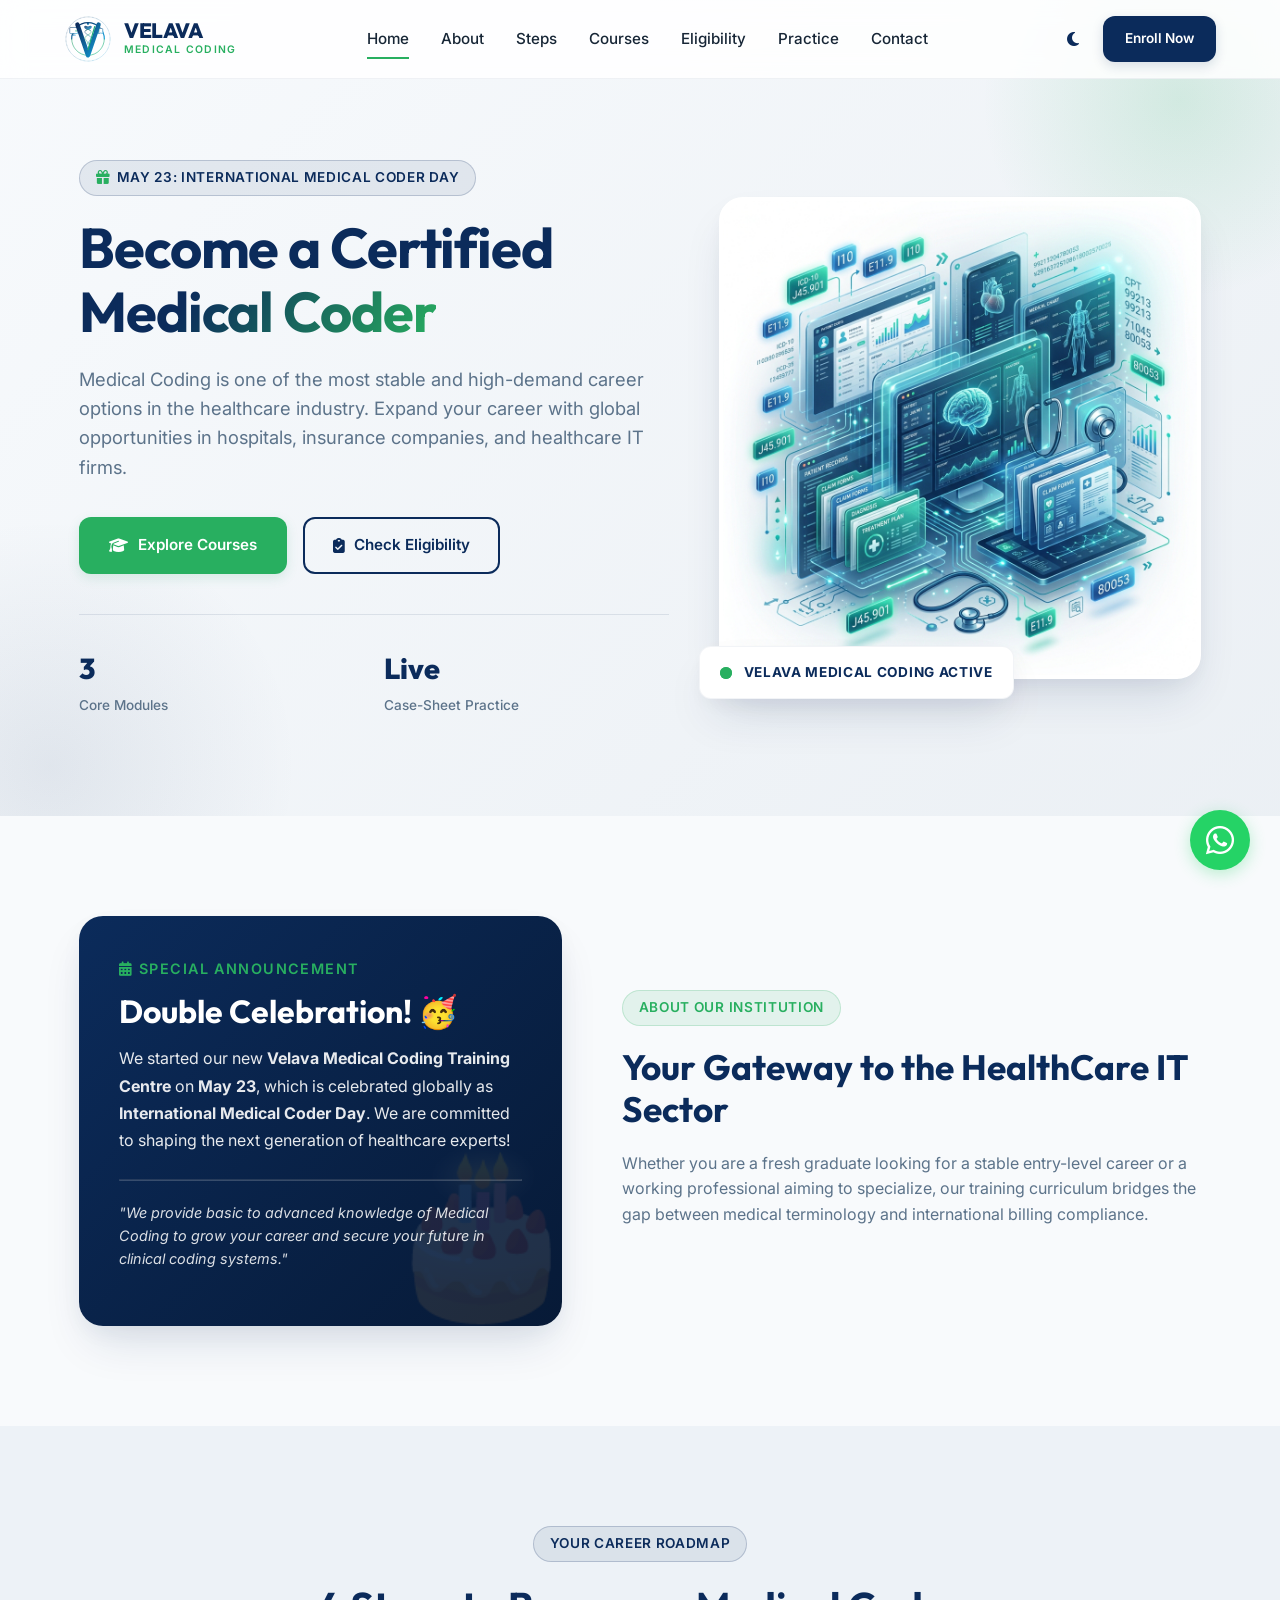
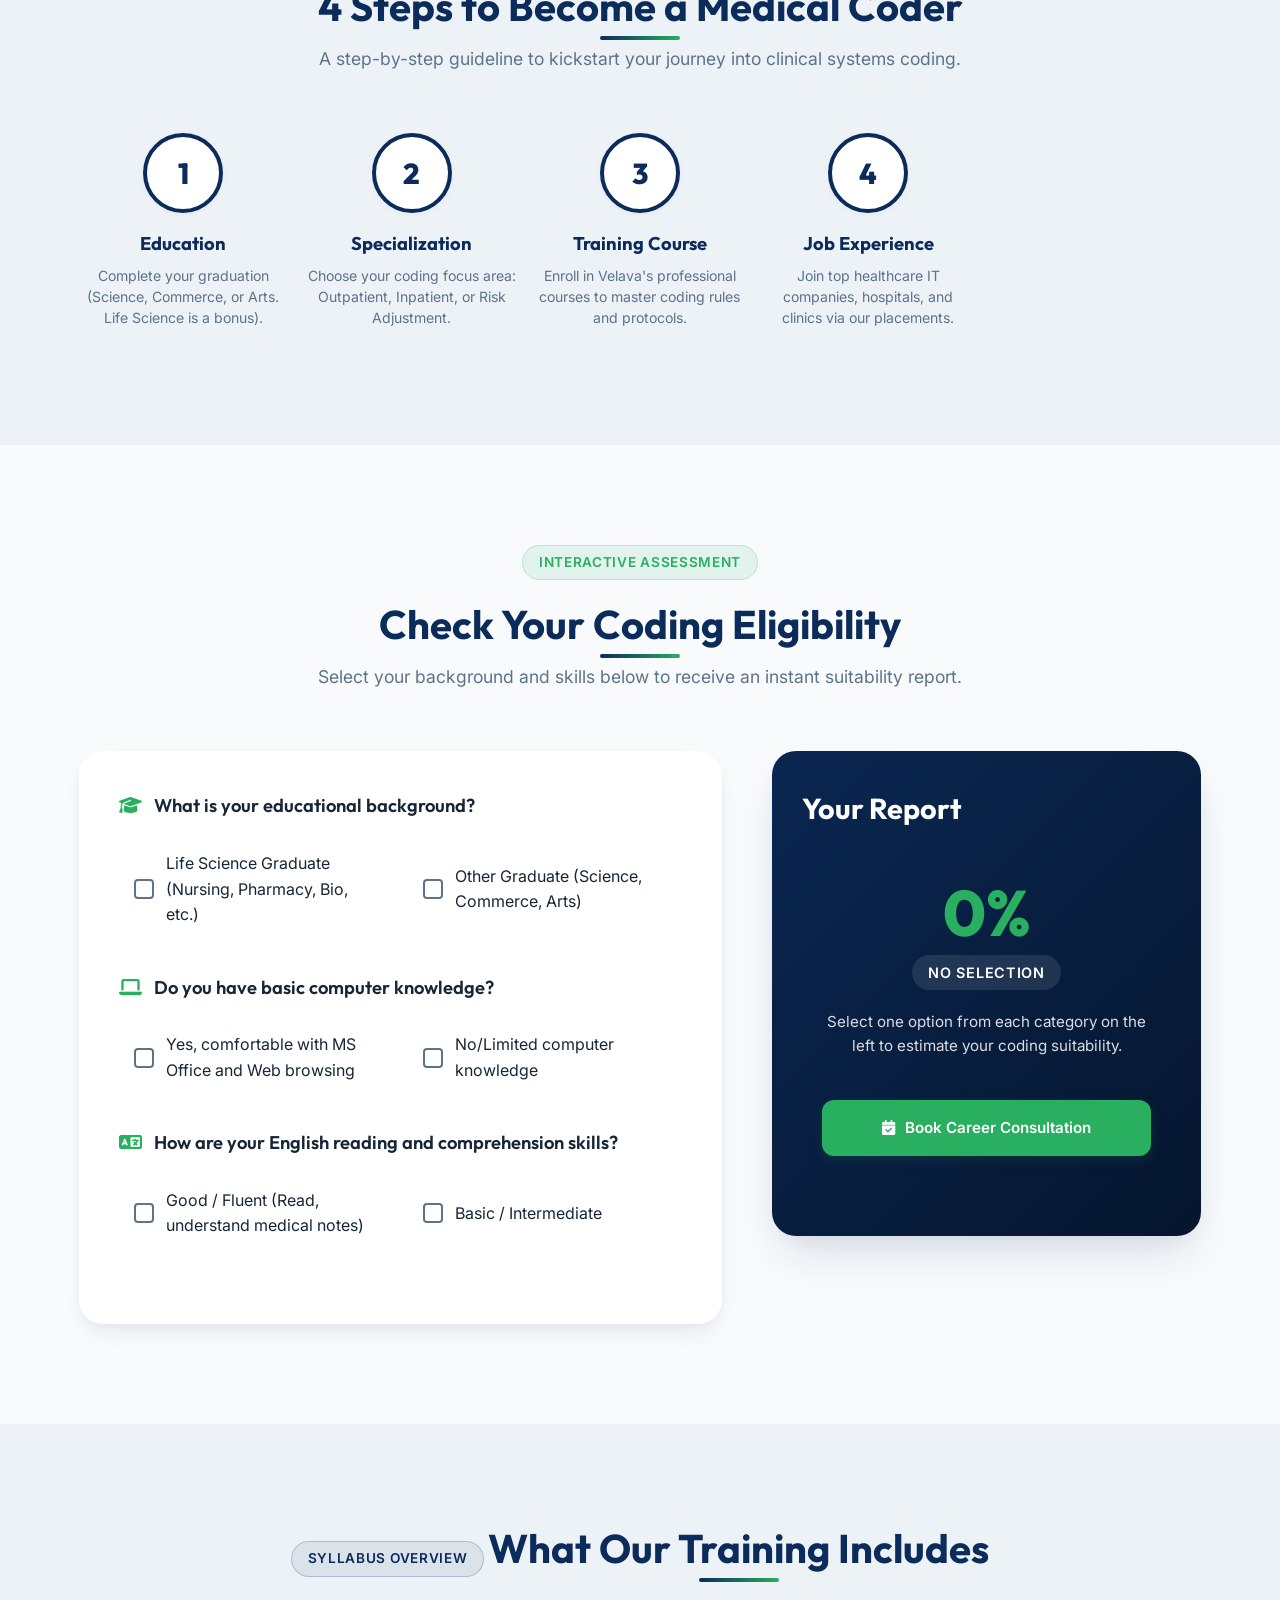
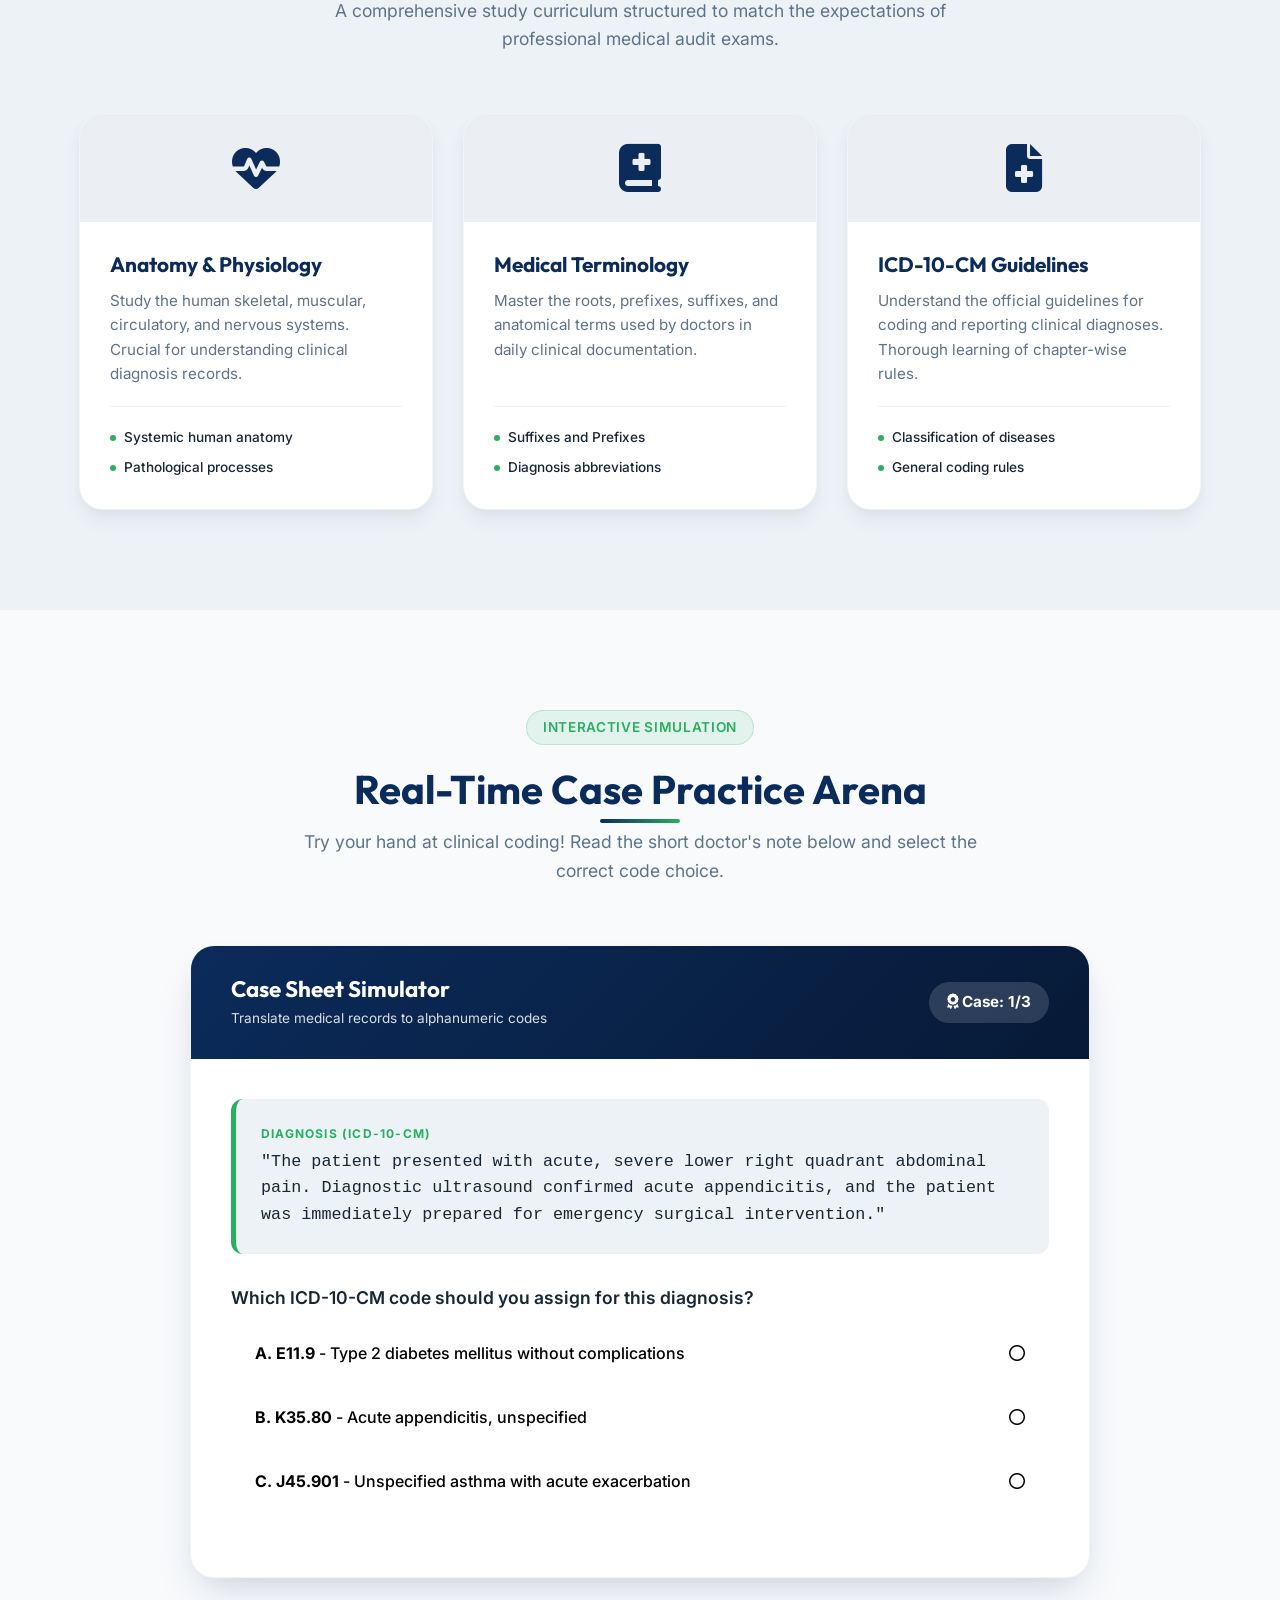
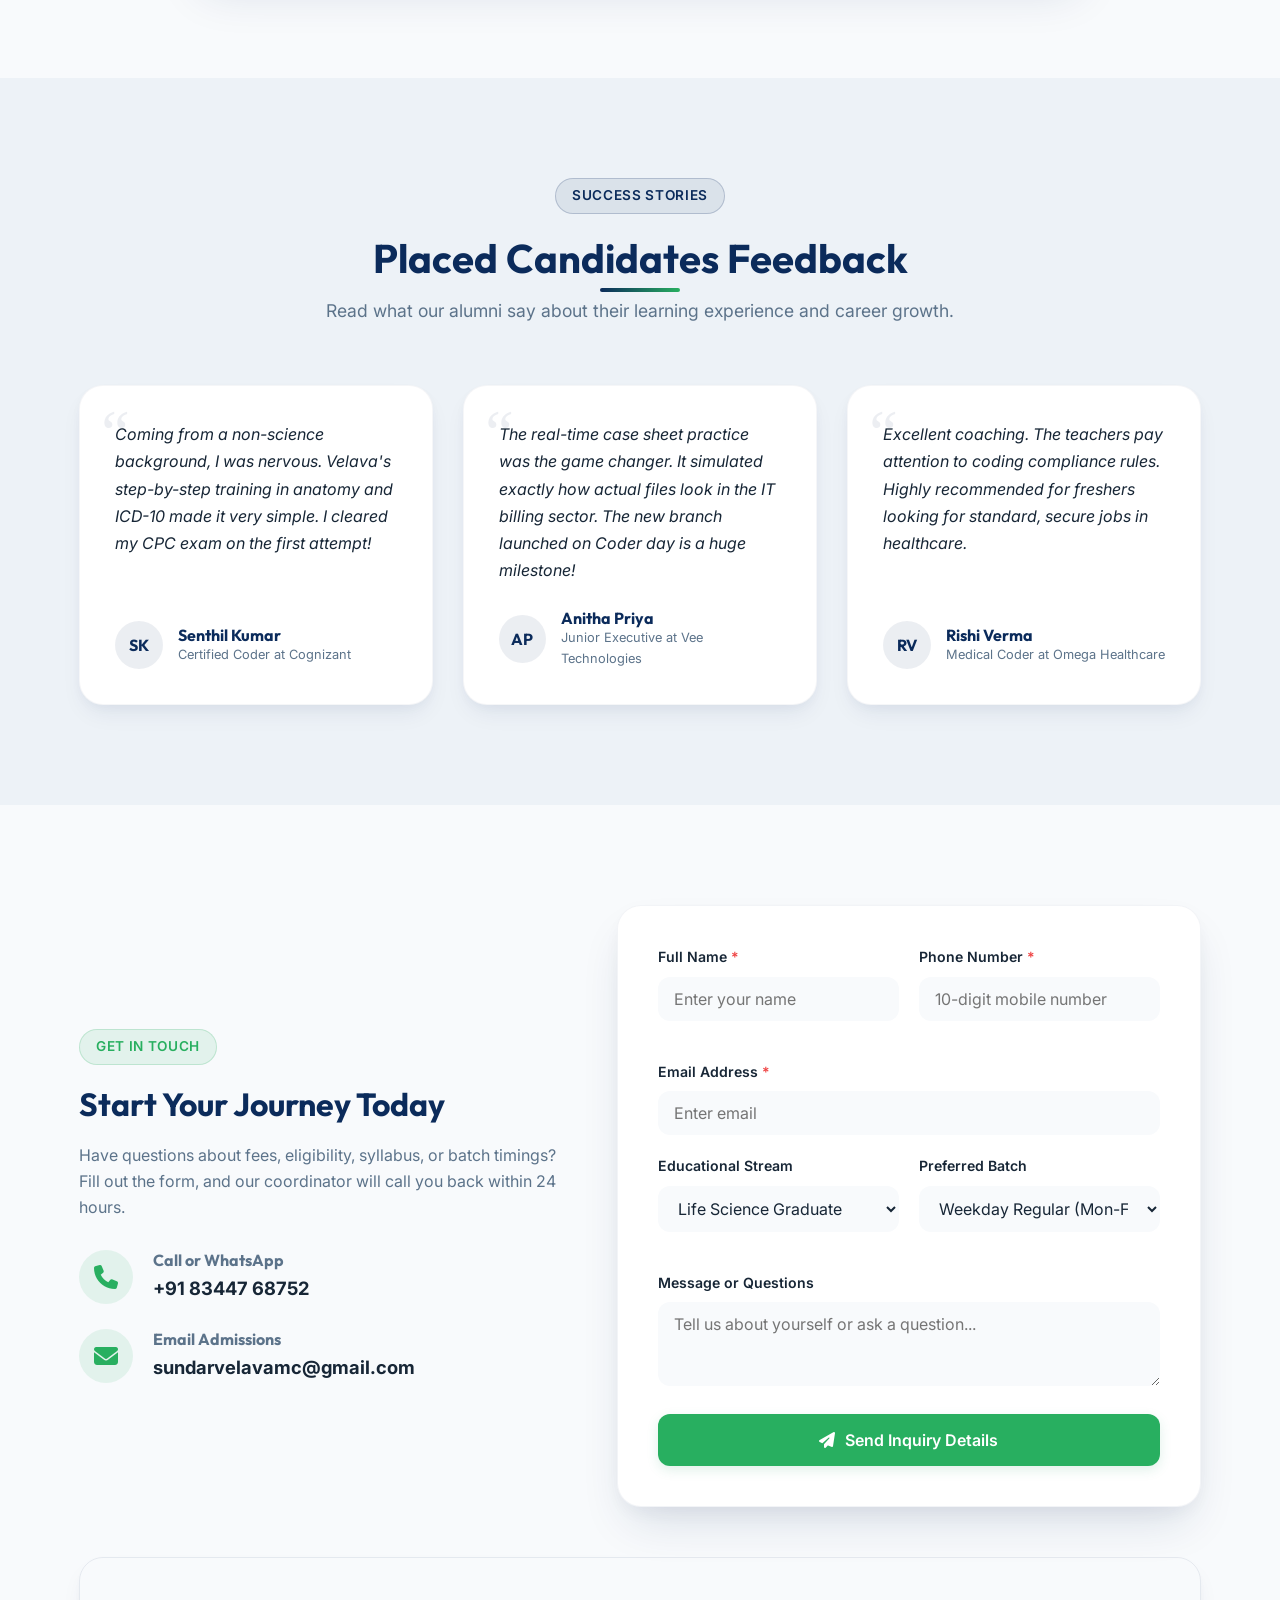
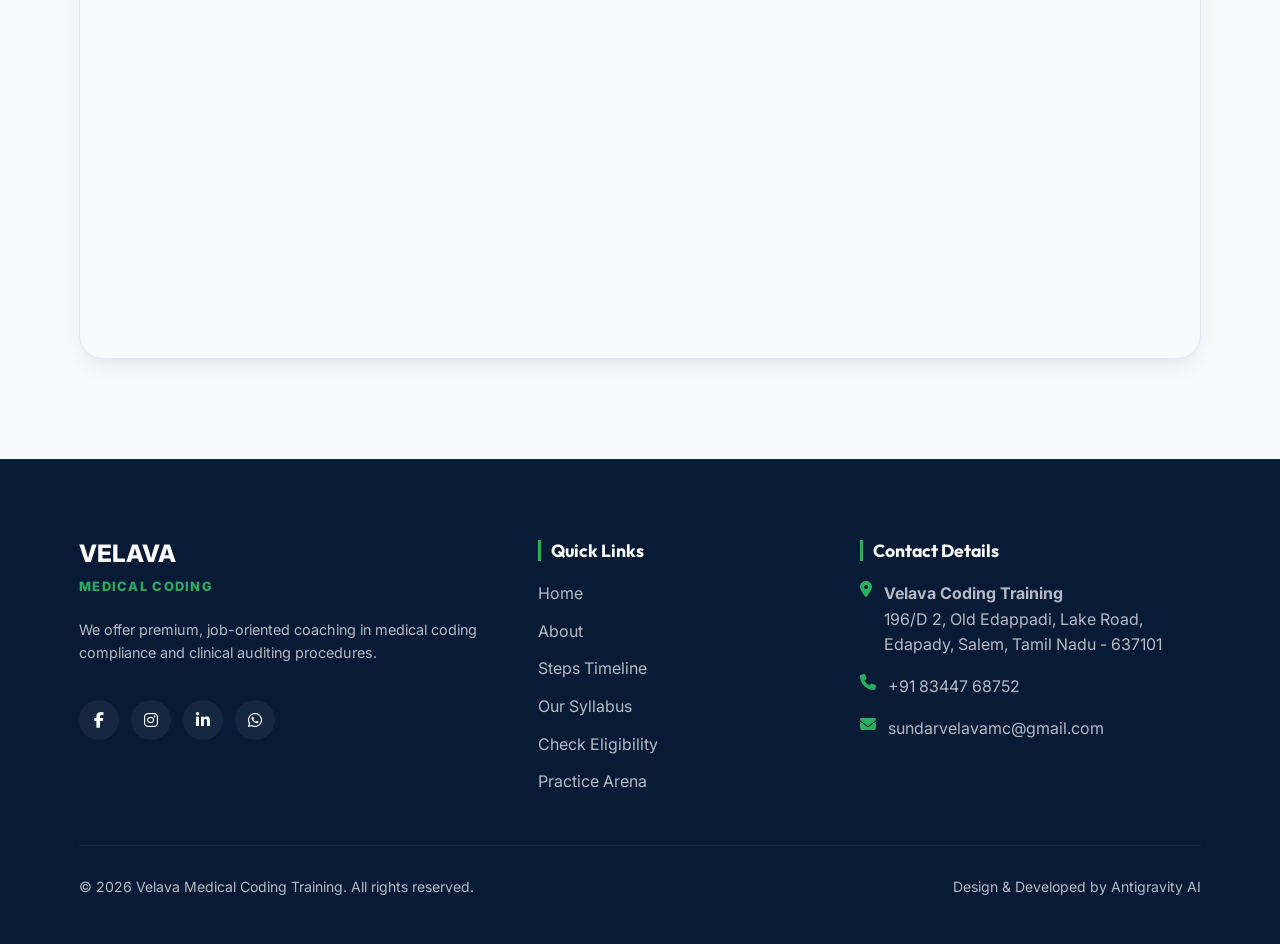
==== commit 6f0669a1: "2" ====
--- a/index.html
+++ b/index.html
@@ -5,9 +5,9 @@
   <meta name="viewport" content="width=device-width, initial-scale=1.0">
   
   <!-- SEO Meta Tags -->
-  <title>Velava Medical Coding Training Centre | Astro HealthCare Training Centre</title>
-  <meta name="description" content="Launch your career in the healthcare IT sector with certified training from Velava Medical Coding & Astro HealthCare Training Centre. Learn Anatomy, ICD-10-CM, CPT guidelines, and practice with real-time case sheets. Open to all graduates.">
-  <meta name="keywords" content="Medical Coding, Medical Coder Career, AAPC CPC Certification, ICD-10-CM, CPT Coding, Astro Healthcare Training, Velava Medical Coding, Healthcare IT jobs">
+  <title>Velava Medical Coding Training Centre</title>
+  <meta name="description" content="Launch your career in the healthcare IT sector with certified training from Velava Medical Coding. Learn Anatomy, ICD-10-CM, CPT guidelines, and practice with real-time case sheets. Open to all graduates.">
+  <meta name="keywords" content="Medical Coding, Medical Coder Career, AAPC CPC Certification, ICD-10-CM, CPT Coding, Velava Medical Coding, Healthcare IT jobs">
   
   <!-- Favicon -->
   <link rel="icon" type="image/svg+xml" href="data:image/svg+xml,%3Csvg xmlns='http://www.w3.org/2000/svg' viewBox='0 0 100 100'%3E%3Cpath d='M50,15 L20,80 L80,80 Z' fill='%230B2B5C'/%3E%3C/svg%3E">
@@ -19,6 +19,9 @@
   <link rel="stylesheet" href="style.css">
 </head>
 <body>
+  
+  <!-- Mobile Menu Backdrop Overlay -->
+  <div class="nav-overlay" id="nav-overlay"></div>
 
   <!-- ==========================================
        HEADER & NAVIGATION
@@ -104,6 +107,7 @@
         <a href="#eligibility" class="nav-link">Eligibility</a>
         <a href="#practice" class="nav-link">Practice</a>
         <a href="#contact" class="nav-link">Contact</a>
+        <a href="#contact" class="btn btn-primary nav-mobile-enroll">Enroll Now</a>
       </nav>
 
       <!-- Action Buttons & Hamburg -->
@@ -112,7 +116,7 @@
         <button class="theme-toggle" id="theme-toggle" aria-label="Toggle dark mode">
           <i class="fa-solid fa-moon" id="theme-icon"></i>
         </button>
-        <a href="#contact" class="btn btn-primary" style="padding: 10px 20px; font-size: 0.85rem;">Enroll Now</a>
+        <a href="#contact" class="btn btn-primary nav-desktop-enroll" style="padding: 10px 20px; font-size: 0.85rem;">Enroll Now</a>
         
         <!-- Hamburger (Mobile) -->
         <button class="hamburger" id="hamburger" aria-label="Open menu">
@@ -150,11 +154,7 @@
 
         <div class="hero-features">
           <div class="hero-feat-item">
-            <span class="hero-feat-num" id="stat-placement">100%</span>
-            <span class="hero-feat-lbl">Placement Support</span>
-          </div>
-          <div class="hero-feat-item">
-            <span class="hero-feat-num" id="stat-courses">6+</span>
+            <span class="hero-feat-num" id="stat-courses">3</span>
             <span class="hero-feat-lbl">Core Modules</span>
           </div>
           <div class="hero-feat-item">
@@ -172,7 +172,7 @@
         <!-- Micro-animated Live Indicator Badge -->
         <div class="hero-glow-card">
           <div class="hero-glow-circle"></div>
-          <span class="hero-glow-text">Astro Healthcare Branch Active</span>
+          <span class="hero-glow-text">Velava Medical Coding Active</span>
         </div>
       </div>
 
@@ -192,7 +192,7 @@
           <span class="ann-date"><i class="fa-solid fa-calendar-days"></i> Special Announcement</span>
           <h3 class="ann-title">Double Celebration! 🥳</h3>
           <p class="ann-desc">
-            We started our new <strong>Astro HealthCare Training Centre</strong> on <strong>May 23</strong>, which is celebrated globally as <strong>International Medical Coder Day</strong>. We are committed to shaping the next generation of healthcare experts!
+            We started our new <strong>Velava Medical Coding Training Centre</strong> on <strong>May 23</strong>, which is celebrated globally as <strong>International Medical Coder Day</strong>. We are committed to shaping the next generation of healthcare experts!
           </p>
           <hr style="opacity: 0.2; margin-bottom: 20px;">
           <p style="font-size: 0.9rem; font-style: italic; opacity: 0.85;">
@@ -208,23 +208,6 @@
             Whether you are a fresh graduate looking for a stable entry-level career or a working professional aiming to specialize, our training curriculum bridges the gap between medical terminology and international billing compliance.
           </p>
 
-          <div class="about-bullets">
-            <div class="about-bullet-item">
-              <div class="about-bullet-icon"><i class="fa-solid fa-shield-halved"></i></div>
-              <div class="about-bullet-content">
-                <h4>Industry Standard Certifications</h4>
-                <p>Prepare for globally recognized credentials like AAPC's CPC (Certified Professional Coder).</p>
-              </div>
-            </div>
-
-            <div class="about-bullet-item">
-              <div class="about-bullet-icon"><i class="fa-solid fa-code"></i></div>
-              <div class="about-bullet-content">
-                <h4>Real Case Practice</h4>
-                <p>Gain hands-on coding training using actual, anonymous clinical documents and charts.</p>
-              </div>
-            </div>
-          </div>
         </div>
 
       </div>
@@ -240,7 +223,7 @@
       
       <div class="section-header">
         <div class="badge badge-alt">Your Career Roadmap</div>
-        <h2>5 Steps to Become a Medical Coder</h2>
+        <h2>4 Steps to Become a Medical Coder</h2>
         <p>A step-by-step guideline to kickstart your journey into clinical systems coding.</p>
       </div>
 
@@ -266,12 +249,6 @@
         <!-- Step 4 -->
         <div class="step-card">
           <div class="step-badge">4</div>
-          <h3>Get Certified</h3>
-          <p>Clear the official certification exams (CPC, CCS, or COC exam panels).</p>
-        </div>
-        <!-- Step 5 -->
-        <div class="step-card">
-          <div class="step-badge">5</div>
           <h3>Job Experience</h3>
           <p>Join top healthcare IT companies, hospitals, and clinics via our placements.</p>
         </div>
@@ -416,50 +393,6 @@
           </div>
         </div>
 
-        <!-- Module 4 -->
-        <div class="course-card">
-          <div class="course-icon-banner">
-            <i class="fa-solid fa-hospital-user"></i>
-          </div>
-          <div class="course-body">
-            <h3 class="course-title">CPT & HCPCS Coding</h3>
-            <p class="course-desc">Learn to assign procedural codes for outpatient operations, clinic visits, laboratory tests, and healthcare materials/supplies.</p>
-            <div class="course-highlights">
-              <div class="highlight-item"><div class="highlight-item-dot"></div> Evaluation & Management (E/M)</div>
-              <div class="highlight-item"><div class="highlight-item-dot"></div> Modifiers usage</div>
-            </div>
-          </div>
-        </div>
-
-        <!-- Module 5 -->
-        <div class="course-card">
-          <div class="course-icon-banner">
-            <i class="fa-solid fa-magnifying-glass-chart"></i>
-          </div>
-          <div class="course-body">
-            <h3 class="course-title">Real-Time Case Sheets</h3>
-            <p class="course-desc">Apply your knowledge to evaluate dummy patient files. Convert medical summaries into code sequences exactly like an active workplace.</p>
-            <div class="course-highlights">
-              <div class="highlight-item"><div class="highlight-item-dot"></div> Operative reports coding</div>
-              <div class="highlight-item"><div class="highlight-item-dot"></div> Multi-specialty cases</div>
-            </div>
-          </div>
-        </div>
-
-        <!-- Module 6 -->
-        <div class="course-card">
-          <div class="course-icon-banner">
-            <i class="fa-solid fa-clipboard-check"></i>
-          </div>
-          <div class="course-body">
-            <h3 class="course-title">Compliance & Audits</h3>
-            <p class="course-desc">Study healthcare compliance standards, HIPAA regulations, fraud prevention, and validation auditing concepts.</p>
-            <div class="course-highlights">
-              <div class="highlight-item"><div class="highlight-item-dot"></div> HIPAA security guidelines</div>
-              <div class="highlight-item"><div class="highlight-item-dot"></div> Mock audit protocols</div>
-            </div>
-          </div>
-        </div>
       </div>
 
     </div>
@@ -614,7 +547,7 @@
               <div class="contact-icon"><i class="fa-solid fa-phone"></i></div>
               <div class="contact-details">
                 <h4>Call or WhatsApp</h4>
-                <p>+91 94444 88888</p>
+                <p><a href="tel:+918344768752">+91 83447 68752</a></p>
               </div>
             </div>
 
@@ -622,7 +555,7 @@
               <div class="contact-icon"><i class="fa-solid fa-envelope"></i></div>
               <div class="contact-details">
                 <h4>Email Admissions</h4>
-                <p>admissions@velavamc.com</p>
+                <p><a href="mailto:sundarvelavamc@gmail.com">sundarvelavamc@gmail.com</a></p>
               </div>
             </div>
           </div>
@@ -684,6 +617,11 @@
 
       </div>
 
+      <!-- Google Maps Embed Block -->
+      <div class="contact-map-container" style="margin-top: 50px; border-radius: var(--radius-lg); overflow: hidden; box-shadow: var(--shadow-md); line-height: 0; border: 1px solid rgba(11, 43, 92, 0.08);">
+        <iframe src="https://www.google.com/maps/embed?pb=!1m17!1m12!1m3!1d3959.563521226604!2d77.83084117505378!3d11.575541788625953!2m3!1f0!2f0!3f0!3m2!1i1024!2i768!4f13.1!3m2!1m1!2zMTHCsDM0JzMyLjAiTiA3N8KwNTAnMDAuMyJF!5e1!3m2!1sen!2sin!4v1779720312105!5m2!1sen!2sin" width="100%" height="400" style="border:0;" allowfullscreen="" loading="lazy" referrerpolicy="no-referrer-when-downgrade"></iframe>
+      </div>
+
     </div>
   </section>
 
@@ -697,7 +635,7 @@
         
         <!-- Col 1: Brand Info -->
         <div class="footer-brand">
-          <div class="footer-brand-title">VELAVA & ASTRO <br><span style="font-size: 0.8rem; letter-spacing: 0.1em; color: var(--secondary);">HEALTHCARE TRAINING CENTRE</span></div>
+          <div class="footer-brand-title">VELAVA <br><span style="font-size: 0.8rem; letter-spacing: 0.1em; color: var(--secondary);">MEDICAL CODING</span></div>
           <p style="font-size: 0.9rem; line-height: 1.6;">
             We offer premium, job-oriented coaching in medical coding compliance and clinical auditing procedures.
           </p>
@@ -705,7 +643,7 @@
             <a href="#" class="social-icon" aria-label="Facebook"><i class="fa-brands fa-facebook-f"></i></a>
             <a href="#" class="social-icon" aria-label="Instagram"><i class="fa-brands fa-instagram"></i></a>
             <a href="#" class="social-icon" aria-label="LinkedIn"><i class="fa-brands fa-linkedin-in"></i></a>
-            <a href="https://wa.me/919444488888" class="social-icon" aria-label="WhatsApp"><i class="fa-brands fa-whatsapp"></i></a>
+            <a href="https://wa.me/918344768752" class="social-icon" aria-label="WhatsApp"><i class="fa-brands fa-whatsapp"></i></a>
           </div>
         </div>
 
@@ -730,17 +668,17 @@
               <i class="fa-solid fa-location-dot" style="color: var(--secondary)"></i>
               <span>
                 <strong>Velava Coding Training</strong><br>
-                12, Medical Plaza, Hospital Road,<br>
-                Chennai, Tamil Nadu, India
+                196/D 2, Old Edappadi, Lake Road,<br>
+                Edapady, Salem, Tamil Nadu - 637101
               </span>
             </li>
             <li class="footer-contact-item">
               <i class="fa-solid fa-phone" style="color: var(--secondary)"></i>
-              <span>+91 94444 88888</span>
+              <span><a href="tel:+918344768752">+91 83447 68752</a></span>
             </li>
             <li class="footer-contact-item">
               <i class="fa-solid fa-envelope" style="color: var(--secondary)"></i>
-              <span>info@velavamedicalcoding.com</span>
+              <span><a href="mailto:sundarvelavamc@gmail.com">sundarvelavamc@gmail.com</a></span>
             </li>
           </ul>
         </div>
@@ -749,7 +687,7 @@
 
       <!-- Footer Bottom -->
       <div class="footer-bottom">
-        <p>&copy; 2026 Velava Medical Coding Training & Astro HealthCare Training. All rights reserved.</p>
+        <p>&copy; 2026 Velava Medical Coding Training. All rights reserved.</p>
         <p>Design & Developed by Antigravity AI</p>
       </div>
 
@@ -757,7 +695,7 @@
   </footer>
 
   <!-- Floating WhatsApp Action -->
-  <a href="https://wa.me/919444488888" class="floating-whatsapp" target="_blank" aria-label="Chat on WhatsApp">
+  <a href="https://wa.me/918344768752" class="floating-whatsapp" target="_blank" aria-label="Chat on WhatsApp">
     <i class="fa-brands fa-whatsapp"></i>
   </a>
 
--- a/style.css
+++ b/style.css
@@ -408,6 +408,32 @@
   color: var(--primary-light);
 }
 
+/* Mobile Menu Backdrop Overlay */
+.nav-overlay {
+  position: fixed;
+  top: 0;
+  left: 0;
+  width: 100vw;
+  height: 100vh;
+  background-color: rgba(11, 43, 92, 0.45);
+  backdrop-filter: blur(5px);
+  -webkit-backdrop-filter: blur(5px);
+  z-index: 1002;
+  opacity: 0;
+  pointer-events: none;
+  transition: var(--transition-normal);
+}
+
+.nav-overlay.active {
+  opacity: 1;
+  pointer-events: auto;
+}
+
+/* Enroll Button Default Toggle States */
+.nav-mobile-enroll {
+  display: none;
+}
+
 .nav-actions {
   display: flex;
   align-items: center;
@@ -492,6 +518,16 @@
     right: 0;
   }
 
+  .nav-desktop-enroll {
+    display: none;
+  }
+
+  .nav-mobile-enroll {
+    display: inline-flex;
+    width: 100%;
+    margin-top: 10px;
+  }
+
   .hamburger.active span:first-child {
     transform: rotate(45deg);
   }
@@ -591,7 +627,7 @@
 
 .hero-features {
   display: grid;
-  grid-template-columns: repeat(3, 1fr);
+  grid-template-columns: repeat(2, 1fr);
   gap: 20px;
   padding-top: 30px;
   border-top: 1px solid rgba(11, 43, 92, 0.1);
@@ -1288,6 +1324,16 @@
   display: flex;
   justify-content: space-between;
   align-items: center;
+  gap: 15px;
+}
+
+.game-opt-btn span {
+  flex: 1;
+  text-align: left;
+}
+
+.game-opt-btn i {
+  flex-shrink: 0;
 }
 
 [data-theme="dark"] .game-opt-btn {
@@ -1408,6 +1454,14 @@
   font-size: 1.15rem;
   font-weight: 700;
   margin: 0;
+}
+
+.contact-details p a {
+  transition: var(--transition-fast);
+}
+
+.contact-details p a:hover {
+  color: var(--secondary);
 }
 
 .inquiry-form-card {
@@ -1644,10 +1698,23 @@
   margin-bottom: 50px;
 }
 
+@media (max-width: 992px) {
+  .footer-grid {
+    grid-template-columns: 1.5fr 1fr;
+    gap: 40px 30px;
+  }
+  .footer-grid > *:last-child {
+    grid-column: span 2;
+  }
+}
+
 @media (max-width: 768px) {
   .footer-grid {
     grid-template-columns: 1fr;
     gap: 40px;
+  }
+  .footer-grid > *:last-child {
+    grid-column: span 1;
   }
 }
 
@@ -1713,6 +1780,15 @@
 .footer-contact-item svg {
   flex-shrink: 0;
   margin-top: 4px;
+}
+
+.footer-contact-item a {
+  transition: var(--transition-fast);
+}
+
+.footer-contact-item a:hover {
+  color: #fff;
+  text-decoration: underline;
 }
 
 .footer-bottom {
@@ -1748,3 +1824,140 @@
   transform: scale(1.1) rotate(10deg);
   box-shadow: 0 6px 20px rgba(37, 211, 102, 0.5);
 }
+
+/* ==========================================================================
+   MOBILE & TABLET FINE-TUNING OVERRIDES
+   ========================================================================== */
+
+/* Breakpoint: Tablets (<= 992px) */
+@media (max-width: 992px) {
+  .nav-menu {
+    max-width: 100%;
+  }
+  .hero-grid {
+    grid-template-columns: 1fr;
+    text-align: center;
+    gap: 40px;
+  }
+  .hero-content {
+    display: flex;
+    flex-direction: column;
+    align-items: center;
+  }
+  .hero-ctas {
+    justify-content: center;
+  }
+  .hero-features {
+    justify-content: center;
+    width: 100%;
+    max-width: 600px;
+  }
+  .hero-graphic {
+    order: -1; /* Place graphic above text for better visual hierarchy on mobile */
+  }
+}
+
+/* Breakpoint: Small Tablets & Large Phones (<= 768px) */
+@media (max-width: 768px) {
+  .section-header h2 {
+    font-size: 2rem;
+  }
+  h1.hero-title {
+    font-size: 2.6rem;
+  }
+  .about-banner {
+    padding: 30px;
+  }
+}
+
+/* Breakpoint: Mobile Devices (<= 576px) */
+@media (max-width: 576px) {
+  h1.hero-title {
+    font-size: 2.1rem;
+  }
+  .hero-description {
+    font-size: 1rem;
+  }
+  .hero-glow-card {
+    left: 10px;
+    bottom: 10px;
+    padding: 8px 12px;
+  }
+  .hero-glow-text {
+    font-size: 0.75rem;
+  }
+  .about-banner {
+    padding: 25px 20px;
+  }
+  .about-bullets {
+    gap: 15px;
+  }
+  .eligibility-quiz,
+  .eligibility-card-sidebar,
+  .inquiry-form-card {
+    padding: 25px 20px;
+  }
+  .testimonial-card {
+    padding: 25px 20px;
+  }
+  .course-body,
+  .course-icon-banner {
+    padding: 20px;
+  }
+  .game-opt-btn {
+    padding: 12px 16px;
+    font-size: 0.9rem;
+  }
+  .game-body {
+    padding: 20px;
+  }
+  .game-header {
+    padding: 20px;
+  }
+  .floating-whatsapp {
+    width: 50px;
+    height: 50px;
+    font-size: 1.6rem;
+    bottom: 20px;
+    right: 20px;
+  }
+}
+
+/* Breakpoint: Small Mobile Devices (<= 480px) */
+@media (max-width: 480px) {
+  .brand-logo-svg {
+    width: 36px;
+    height: 36px;
+  }
+  .brand-title {
+    font-size: 1.1rem;
+  }
+  .brand-subtitle {
+    font-size: 0.58rem;
+  }
+  .nav-container {
+    padding: 10px 0;
+  }
+  .header.scrolled {
+    padding: 5px 0;
+  }
+  .hero-ctas {
+    flex-direction: column;
+    width: 100%;
+    gap: 12px;
+  }
+  .hero-ctas .btn {
+    width: 100%;
+  }
+  .step-card {
+    flex-direction: column;
+    text-align: center;
+    align-items: center;
+    padding: 25px 15px;
+    gap: 12px;
+  }
+  .step-badge {
+    margin-bottom: 0;
+    margin-right: 0;
+  }
+}
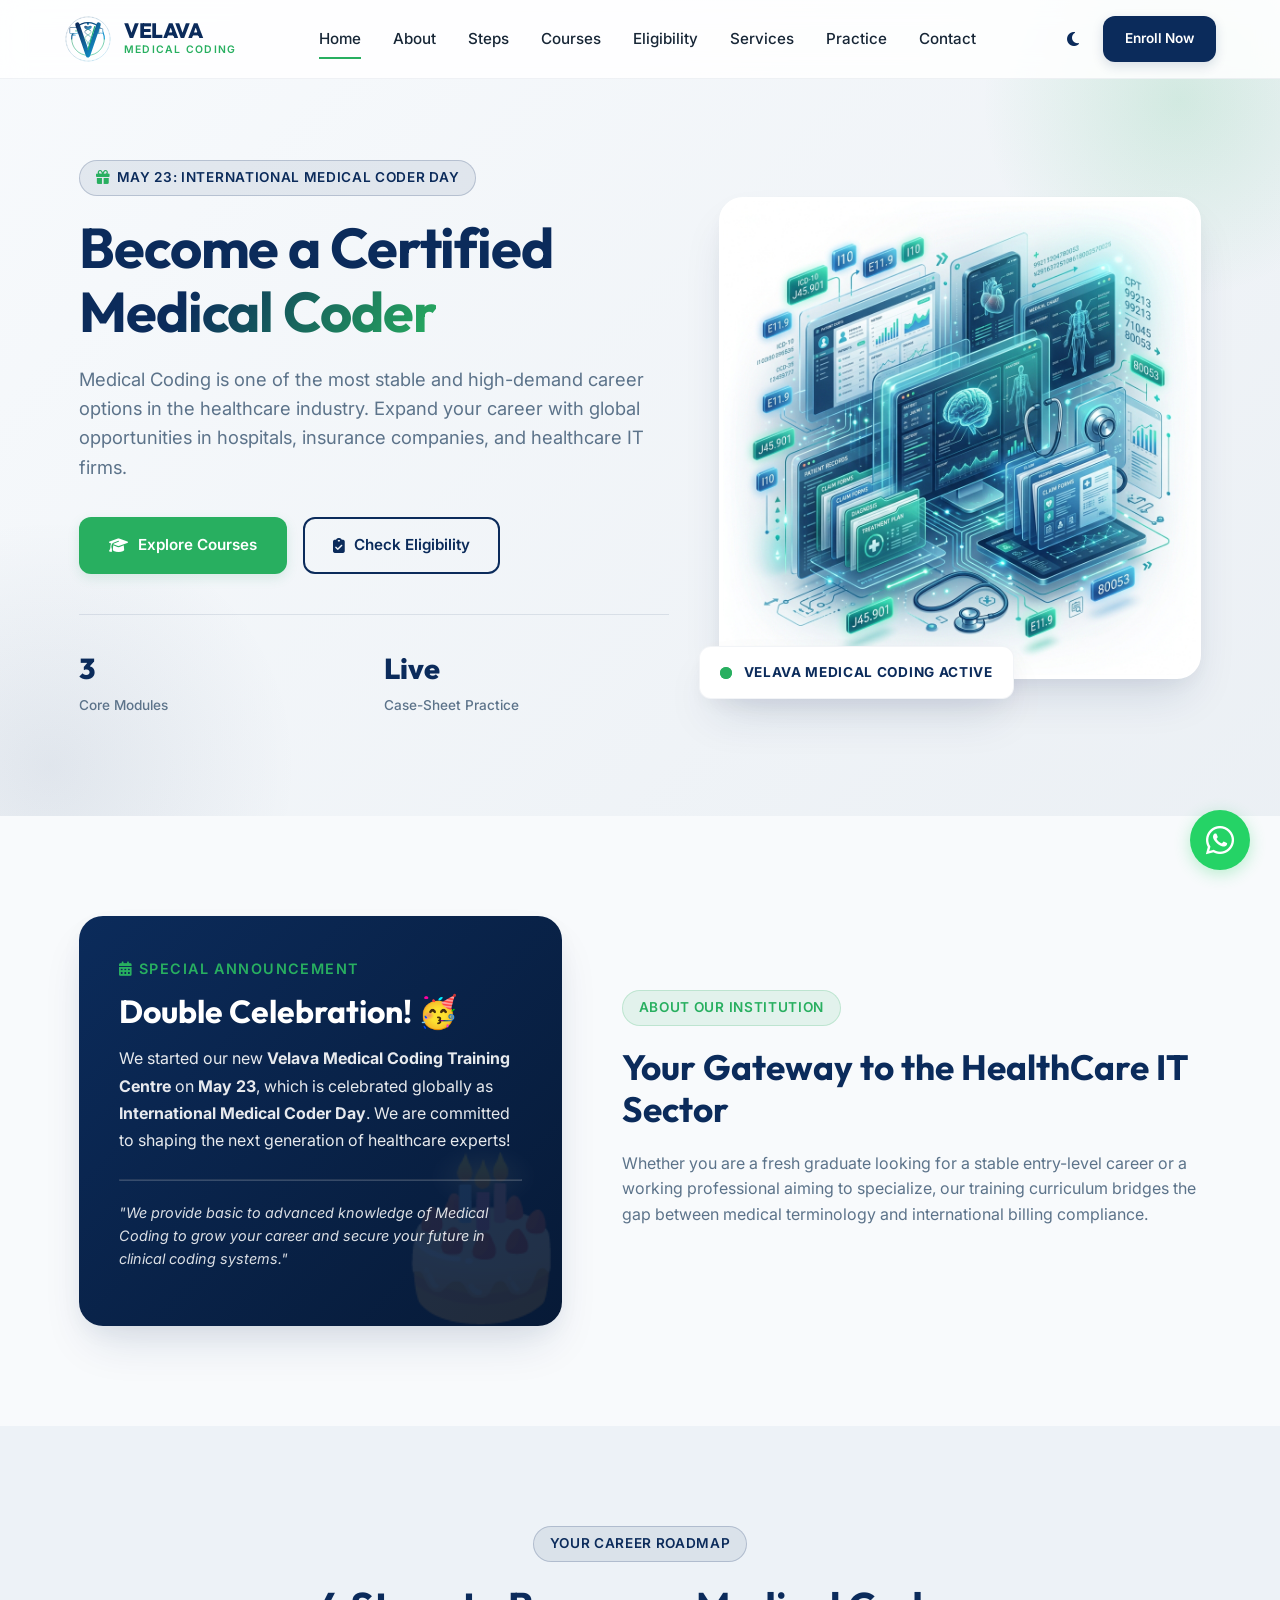
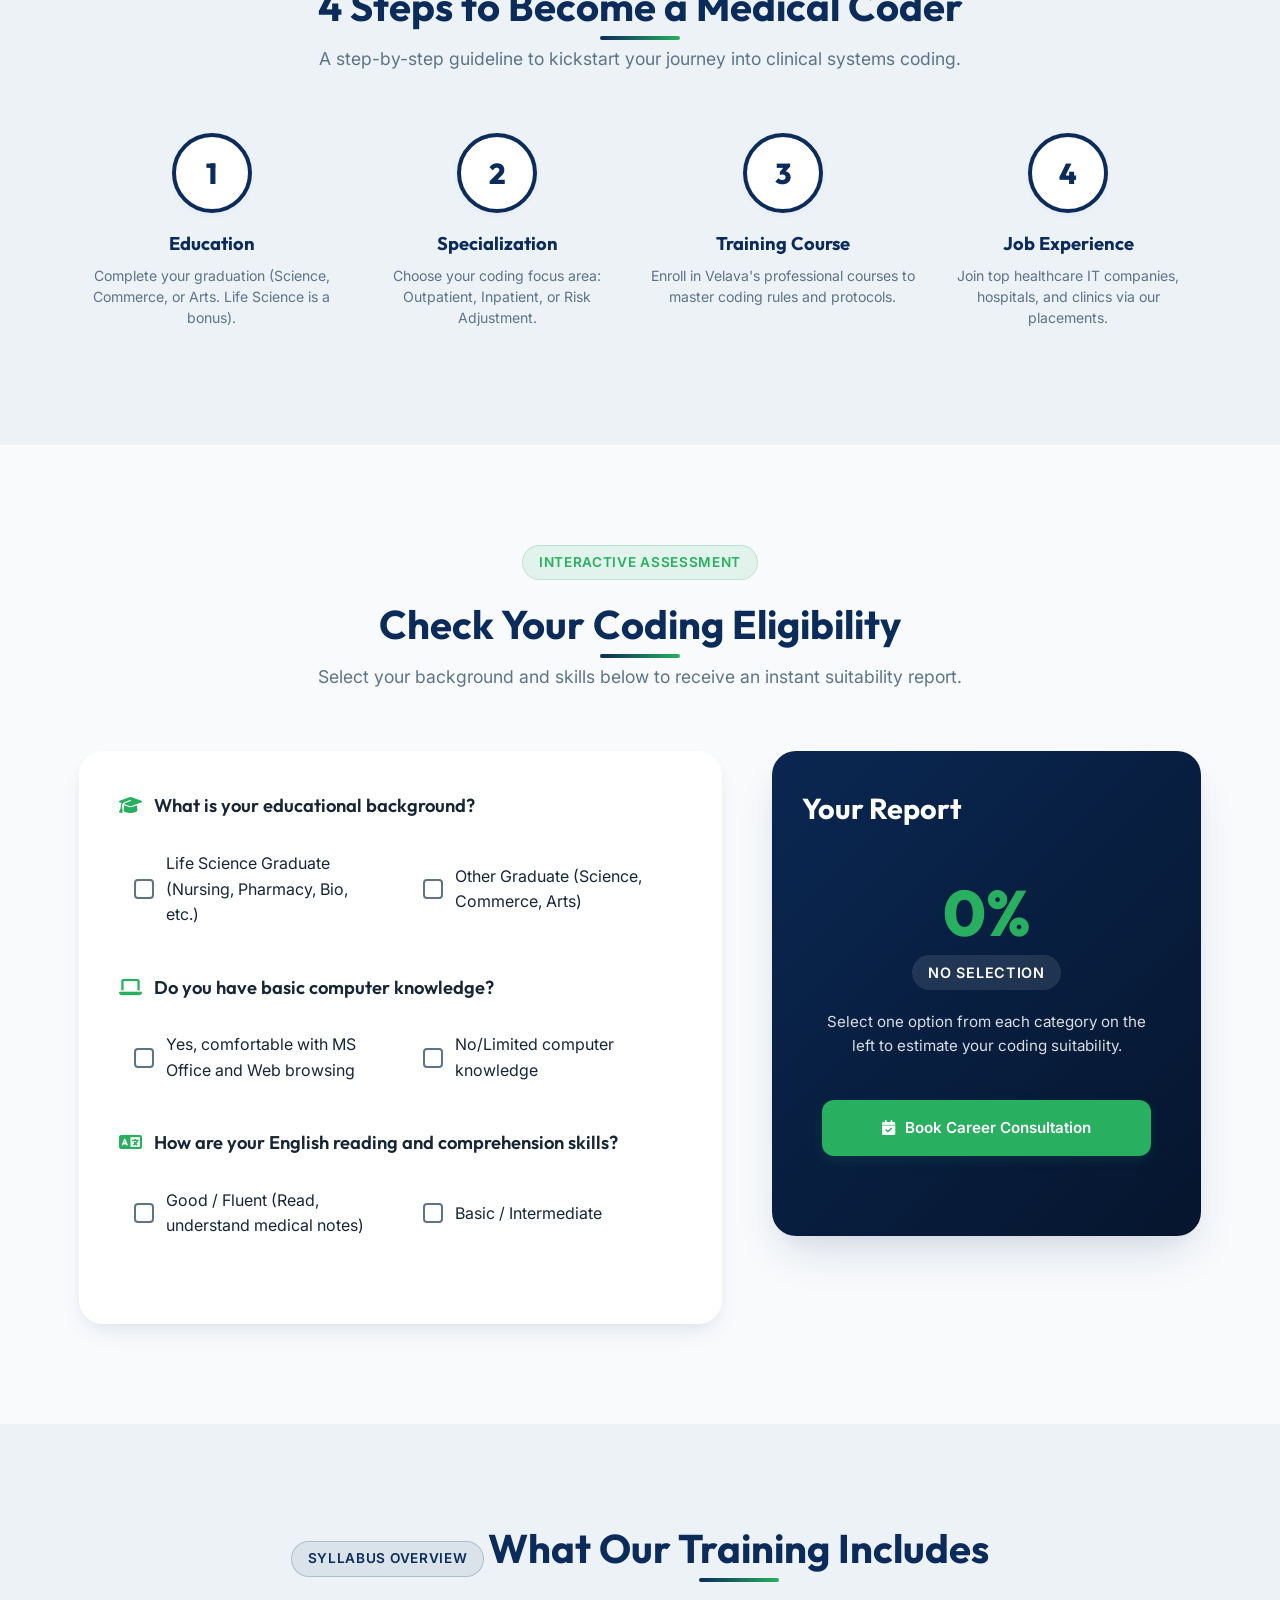
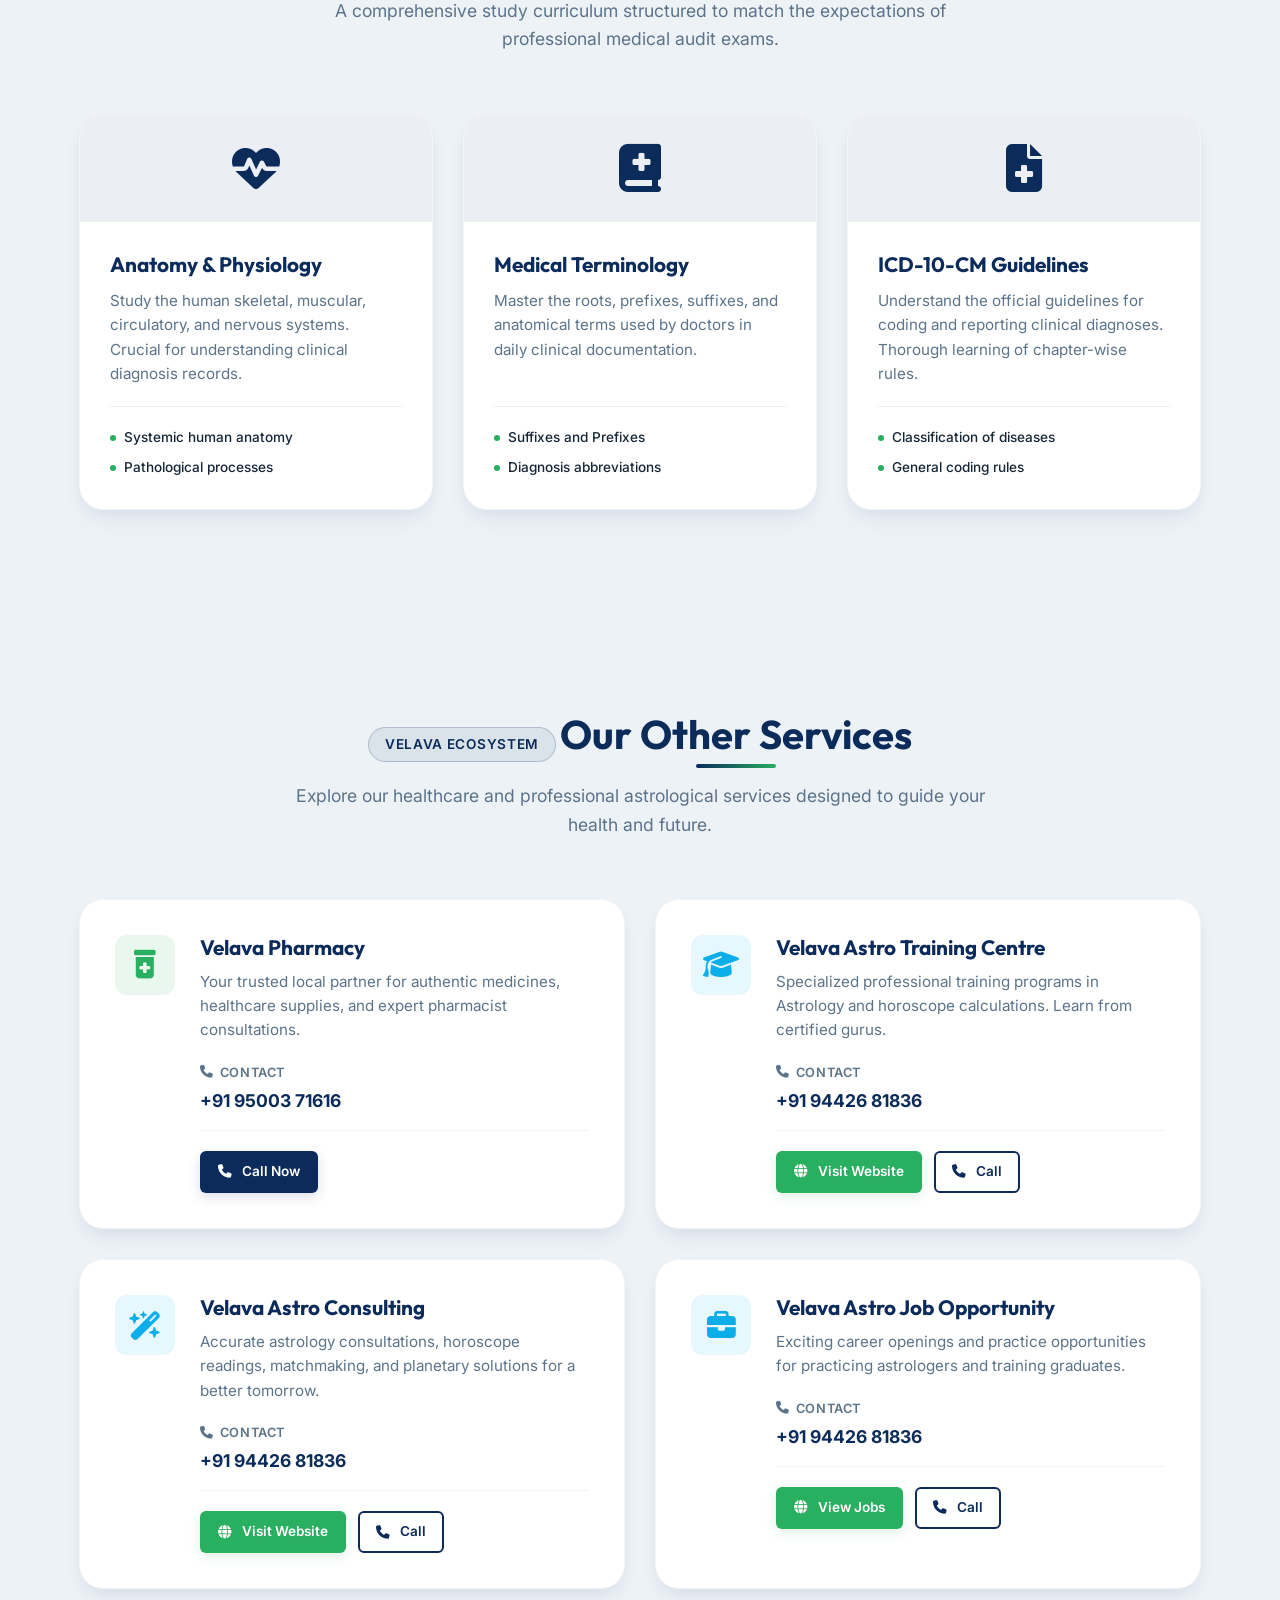
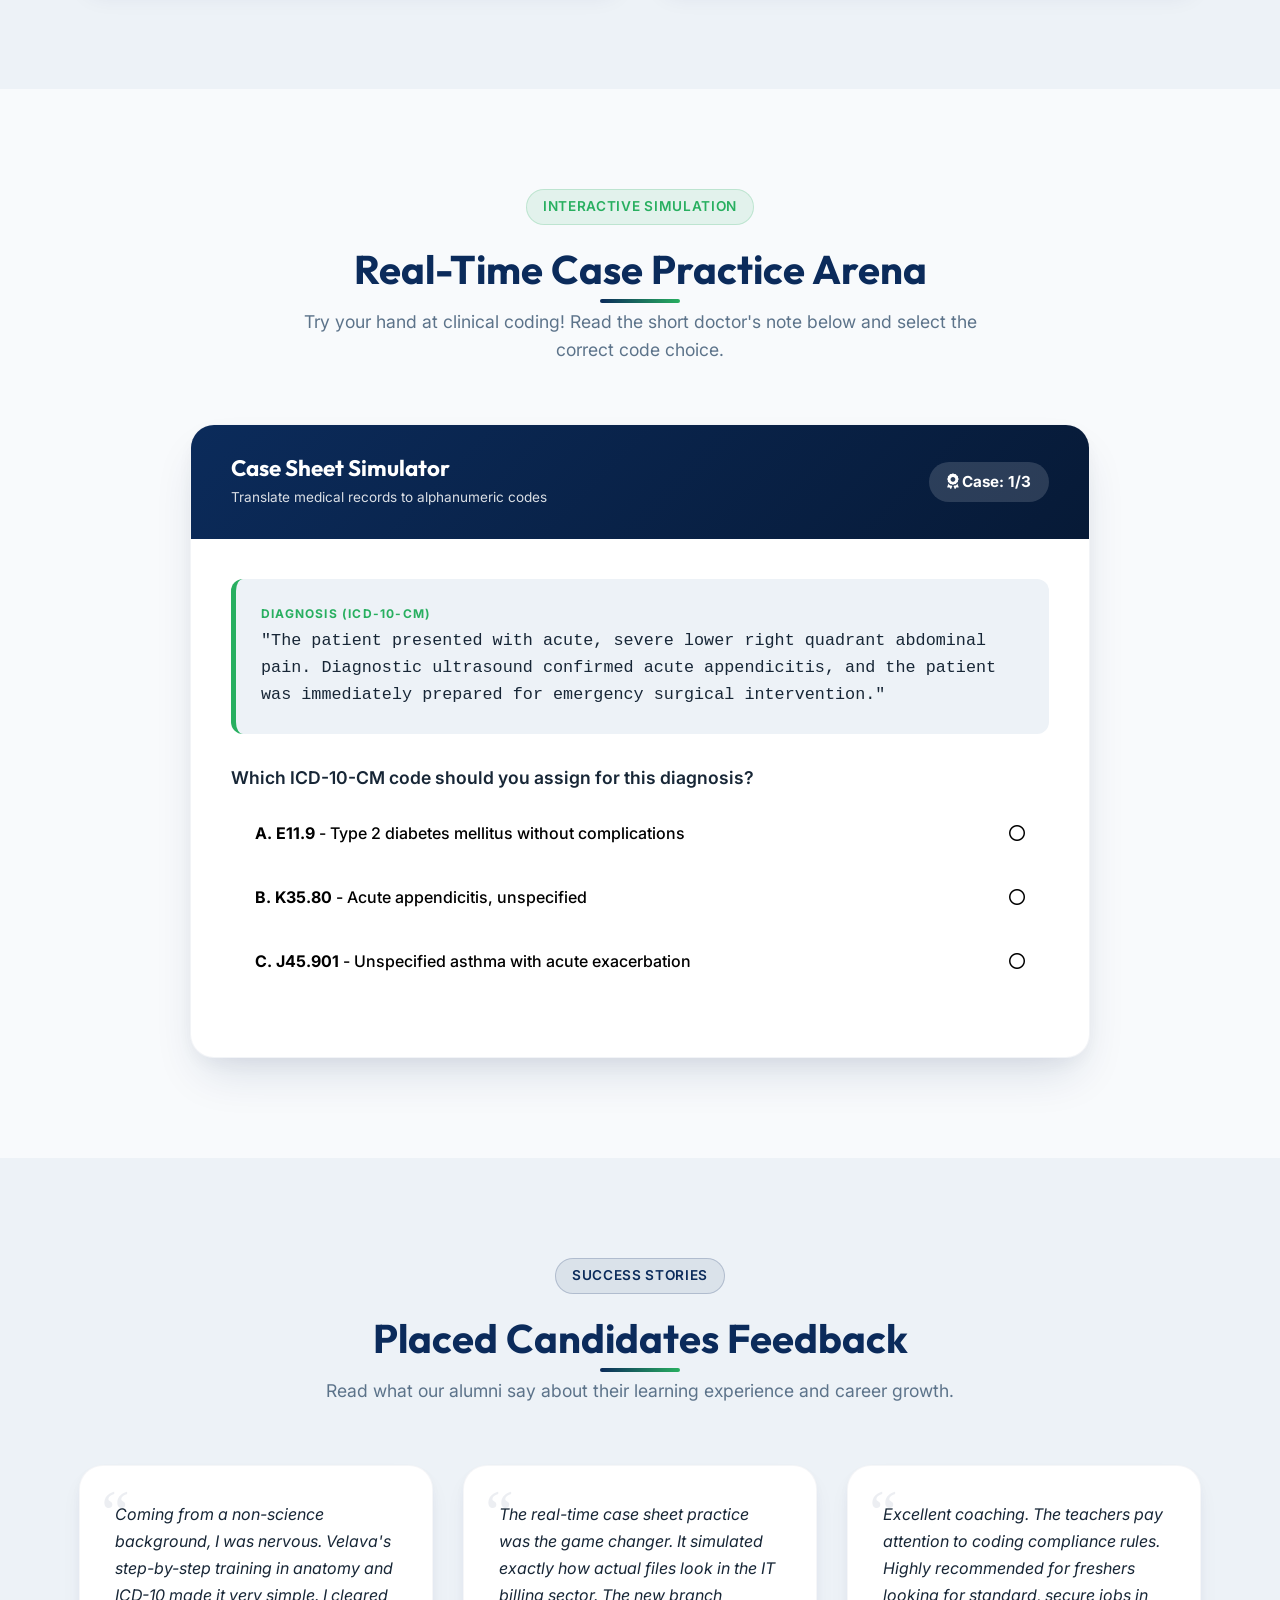
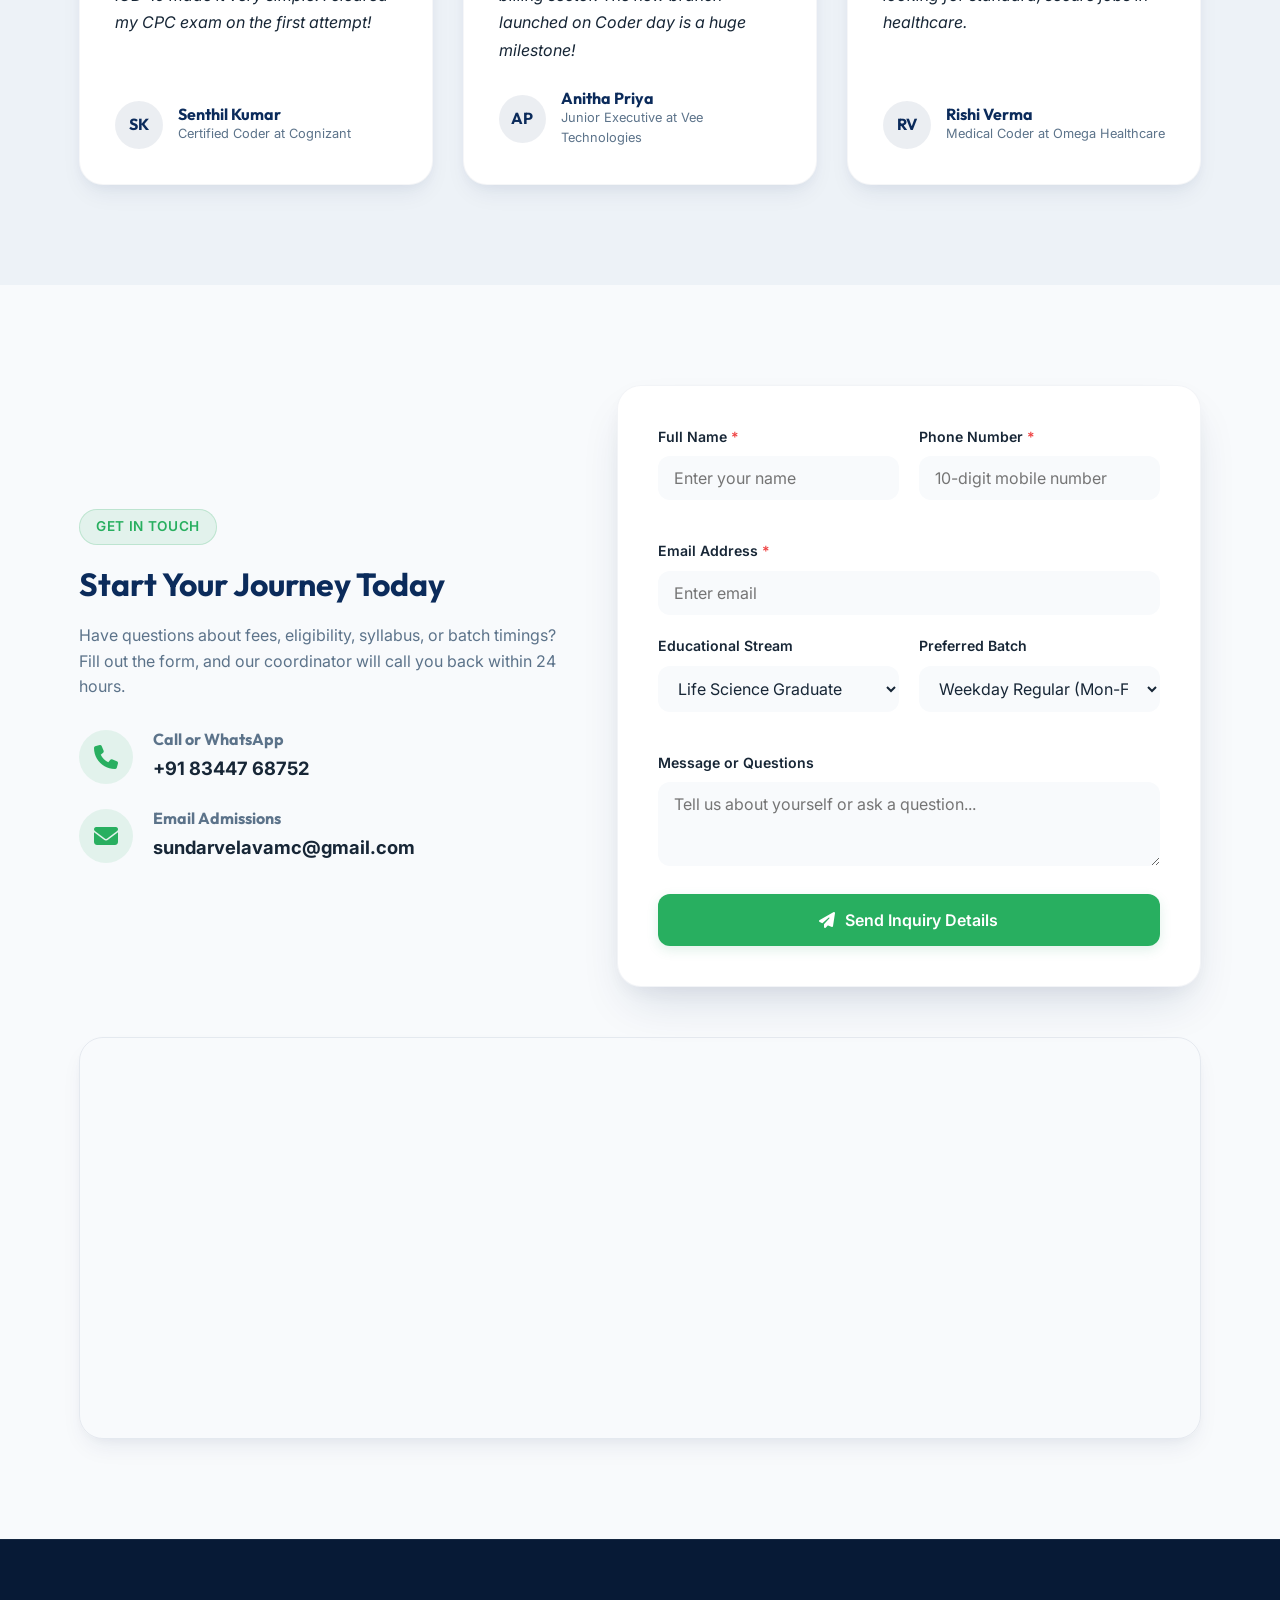
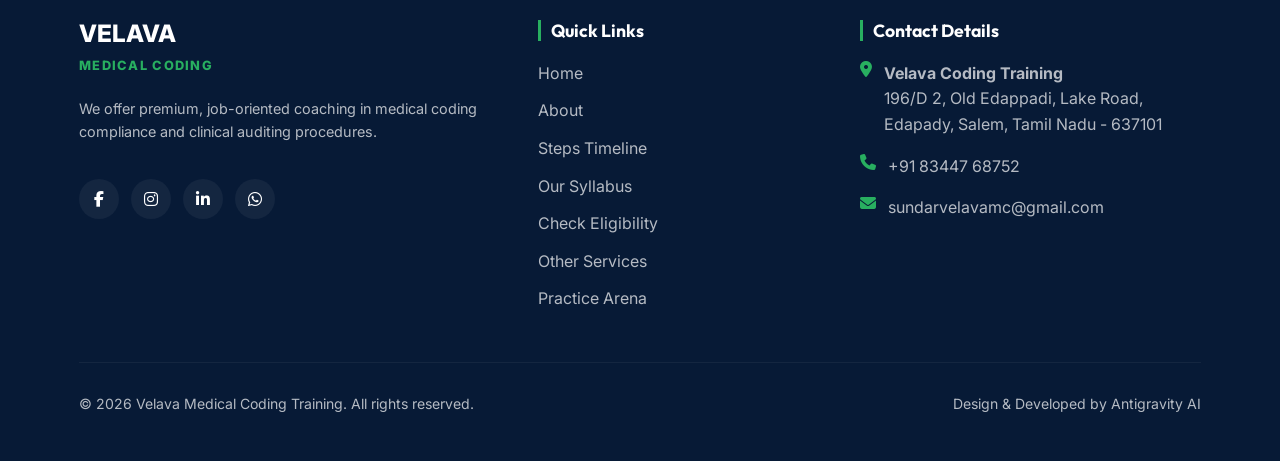
==== commit eeab60a6: "done" ====
--- a/index.html
+++ b/index.html
@@ -105,6 +105,7 @@
         <a href="#steps" class="nav-link">Steps</a>
         <a href="#courses" class="nav-link">Courses</a>
         <a href="#eligibility" class="nav-link">Eligibility</a>
+        <a href="#services" class="nav-link">Services</a>
         <a href="#practice" class="nav-link">Practice</a>
         <a href="#contact" class="nav-link">Contact</a>
         <a href="#contact" class="btn btn-primary nav-mobile-enroll">Enroll Now</a>
@@ -389,6 +390,100 @@
             <div class="course-highlights">
               <div class="highlight-item"><div class="highlight-item-dot"></div> Classification of diseases</div>
               <div class="highlight-item"><div class="highlight-item-dot"></div> General coding rules</div>
+            </div>
+          </div>
+        </div>
+
+      </div>
+
+    </div>
+  </section>
+
+  <!-- ==========================================
+       OTHER SERVICES SECTION
+       ========================================== -->
+  <section class="section section-alt" id="services">
+    <div class="container">
+      
+      <div class="section-header">
+        <div class="badge badge-alt">Velava Ecosystem</div>
+        <h2>Our Other Services</h2>
+        <p>Explore our healthcare and professional astrological services designed to guide your health and future.</p>
+      </div>
+
+      <div class="services-grid">
+        
+        <!-- Service 1: Velava Pharmacy -->
+        <div class="service-card reveal-item">
+          <div class="service-icon-wrapper theme-pharmacy">
+            <i class="fa-solid fa-prescription-bottle-medical"></i>
+          </div>
+          <div class="service-content">
+            <h3>Velava Pharmacy</h3>
+            <p>Your trusted local partner for authentic medicines, healthcare supplies, and expert pharmacist consultations.</p>
+            <div class="service-contact-info">
+              <span class="info-label"><i class="fa-solid fa-phone"></i> Contact</span>
+              <a href="tel:+919500371616" class="service-link">+91 95003 71616</a>
+            </div>
+            <div class="service-actions">
+              <a href="tel:+919500371616" class="btn btn-primary btn-sm"><i class="fa-solid fa-phone"></i> Call Now</a>
+            </div>
+          </div>
+        </div>
+
+        <!-- Service 2: Velava Astro Training Centre -->
+        <div class="service-card reveal-item">
+          <div class="service-icon-wrapper theme-astro">
+            <i class="fa-solid fa-graduation-cap"></i>
+          </div>
+          <div class="service-content">
+            <h3>Velava Astro Training Centre</h3>
+            <p>Specialized professional training programs in Astrology and horoscope calculations. Learn from certified gurus.</p>
+            <div class="service-contact-info">
+              <span class="info-label"><i class="fa-solid fa-phone"></i> Contact</span>
+              <a href="tel:+919442681836" class="service-link">+91 94426 81836</a>
+            </div>
+            <div class="service-actions">
+              <a href="https://www.velavajothidam.com" target="_blank" class="btn btn-secondary btn-sm"><i class="fa-solid fa-globe"></i> Visit Website</a>
+              <a href="tel:+919442681836" class="btn btn-outline btn-sm"><i class="fa-solid fa-phone"></i> Call</a>
+            </div>
+          </div>
+        </div>
+
+        <!-- Service 3: Velava Astro Consulting -->
+        <div class="service-card reveal-item">
+          <div class="service-icon-wrapper theme-astro">
+            <i class="fa-solid fa-wand-magic-sparkles"></i>
+          </div>
+          <div class="service-content">
+            <h3>Velava Astro Consulting</h3>
+            <p>Accurate astrology consultations, horoscope readings, matchmaking, and planetary solutions for a better tomorrow.</p>
+            <div class="service-contact-info">
+              <span class="info-label"><i class="fa-solid fa-phone"></i> Contact</span>
+              <a href="tel:+919442681836" class="service-link">+91 94426 81836</a>
+            </div>
+            <div class="service-actions">
+              <a href="http://www.astro5star.com" target="_blank" class="btn btn-secondary btn-sm"><i class="fa-solid fa-globe"></i> Visit Website</a>
+              <a href="tel:+919442681836" class="btn btn-outline btn-sm"><i class="fa-solid fa-phone"></i> Call</a>
+            </div>
+          </div>
+        </div>
+
+        <!-- Service 4: Velava Astro Job Opportunity -->
+        <div class="service-card reveal-item">
+          <div class="service-icon-wrapper theme-astro">
+            <i class="fa-solid fa-briefcase"></i>
+          </div>
+          <div class="service-content">
+            <h3>Velava Astro Job Opportunity</h3>
+            <p>Exciting career openings and practice opportunities for practicing astrologers and training graduates.</p>
+            <div class="service-contact-info">
+              <span class="info-label"><i class="fa-solid fa-phone"></i> Contact</span>
+              <a href="tel:+919442681836" class="service-link">+91 94426 81836</a>
+            </div>
+            <div class="service-actions">
+              <a href="http://www.astro5star.com" target="_blank" class="btn btn-secondary btn-sm"><i class="fa-solid fa-globe"></i> View Jobs</a>
+              <a href="tel:+919442681836" class="btn btn-outline btn-sm"><i class="fa-solid fa-phone"></i> Call</a>
             </div>
           </div>
         </div>
@@ -656,6 +751,7 @@
             <li><a href="#steps">Steps Timeline</a></li>
             <li><a href="#courses">Our Syllabus</a></li>
             <li><a href="#eligibility">Check Eligibility</a></li>
+            <li><a href="#services">Other Services</a></li>
             <li><a href="#practice">Practice Arena</a></li>
           </ul>
         </div>
--- a/style.css
+++ b/style.css
@@ -875,7 +875,7 @@
    ========================================================================== */
 .steps-timeline {
   display: grid;
-  grid-template-columns: repeat(5, 1fr);
+  grid-template-columns: repeat(4, 1fr);
   gap: 20px;
   margin-top: 50px;
   position: relative;
@@ -1961,3 +1961,175 @@
     margin-right: 0;
   }
 }
+
+/* ==========================================================================
+   OTHER SERVICES SECTION
+   ========================================================================== */
+.services-grid {
+  display: grid;
+  grid-template-columns: repeat(2, 1fr);
+  gap: 30px;
+  margin-top: 40px;
+}
+
+@media (max-width: 768px) {
+  .services-grid {
+    grid-template-columns: 1fr;
+  }
+}
+
+.service-card {
+  background-color: var(--bg-card);
+  border-radius: var(--radius-lg);
+  padding: 35px;
+  box-shadow: var(--shadow-md);
+  border: 1px solid rgba(11, 43, 92, 0.05);
+  display: flex;
+  gap: 25px;
+  transition: transform 0.4s cubic-bezier(0.165, 0.84, 0.44, 1), box-shadow 0.4s ease, border-color 0.4s ease;
+  position: relative;
+  overflow: hidden;
+  align-items: flex-start;
+}
+
+.service-card::before {
+  content: '';
+  position: absolute;
+  top: 0;
+  left: 0;
+  width: 4px;
+  height: 100%;
+  background: var(--primary);
+  transition: transform 0.3s ease;
+  transform: scaleY(0);
+  transform-origin: top;
+}
+
+.service-card:hover {
+  transform: translateY(-8px);
+  box-shadow: var(--shadow-lg);
+  border-color: rgba(11, 43, 92, 0.15);
+}
+
+[data-theme="dark"] .service-card:hover {
+  border-color: var(--secondary-alpha);
+  box-shadow: 0 12px 30px rgba(0,0,0,0.4);
+}
+
+.service-card:hover::before {
+  transform: scaleY(1);
+}
+
+.service-icon-wrapper {
+  width: 60px;
+  height: 60px;
+  border-radius: var(--radius-md);
+  display: flex;
+  align-items: center;
+  justify-content: center;
+  font-size: 1.8rem;
+  flex-shrink: 0;
+  transition: transform 0.3s ease;
+}
+
+.service-card:hover .service-icon-wrapper {
+  transform: scale(1.1) rotate(5deg);
+}
+
+.theme-pharmacy {
+  background-color: hsla(145, 63%, 42%, 0.1);
+  color: var(--secondary);
+}
+
+.theme-astro {
+  background-color: hsla(196, 90%, 48%, 0.1);
+  color: var(--accent);
+}
+
+.service-content {
+  flex: 1;
+}
+
+.service-content h3 {
+  font-size: 1.3rem;
+  margin-bottom: 10px;
+  color: var(--primary);
+  transition: color 0.3s ease;
+}
+
+[data-theme="dark"] .service-content h3 {
+  color: #fff;
+}
+
+.service-content p {
+  color: var(--text-muted);
+  font-size: 0.95rem;
+  line-height: 1.6;
+  margin-bottom: 20px;
+}
+
+.service-contact-info {
+  display: flex;
+  flex-direction: column;
+  gap: 4px;
+  margin-bottom: 20px;
+  padding-bottom: 15px;
+  border-bottom: 1px solid rgba(11, 43, 92, 0.06);
+}
+
+[data-theme="dark"] .service-contact-info {
+  border-bottom-color: rgba(255,255,255,0.06);
+}
+
+.info-label {
+  font-size: 0.8rem;
+  color: var(--text-muted);
+  text-transform: uppercase;
+  letter-spacing: 0.05em;
+  font-weight: 600;
+  display: flex;
+  align-items: center;
+  gap: 6px;
+}
+
+.service-link {
+  font-weight: 700;
+  font-size: 1.1rem;
+  color: var(--primary);
+}
+
+.service-link:hover {
+  color: var(--secondary);
+}
+
+[data-theme="dark"] .service-link {
+  color: var(--secondary);
+}
+
+[data-theme="dark"] .service-link:hover {
+  color: var(--secondary-light);
+}
+
+.service-actions {
+  display: flex;
+  gap: 12px;
+  flex-wrap: wrap;
+}
+
+.btn-sm {
+  padding: 8px 16px;
+  font-size: 0.85rem;
+  border-radius: var(--radius-sm);
+}
+
+/* Animations Reveal class */
+.reveal-item {
+  opacity: 0;
+  transform: translateY(30px);
+  transition: opacity 0.6s ease, transform 0.6s cubic-bezier(0.165, 0.84, 0.44, 1);
+}
+
+.reveal-item.revealed {
+  opacity: 1;
+  transform: translateY(0);
+}
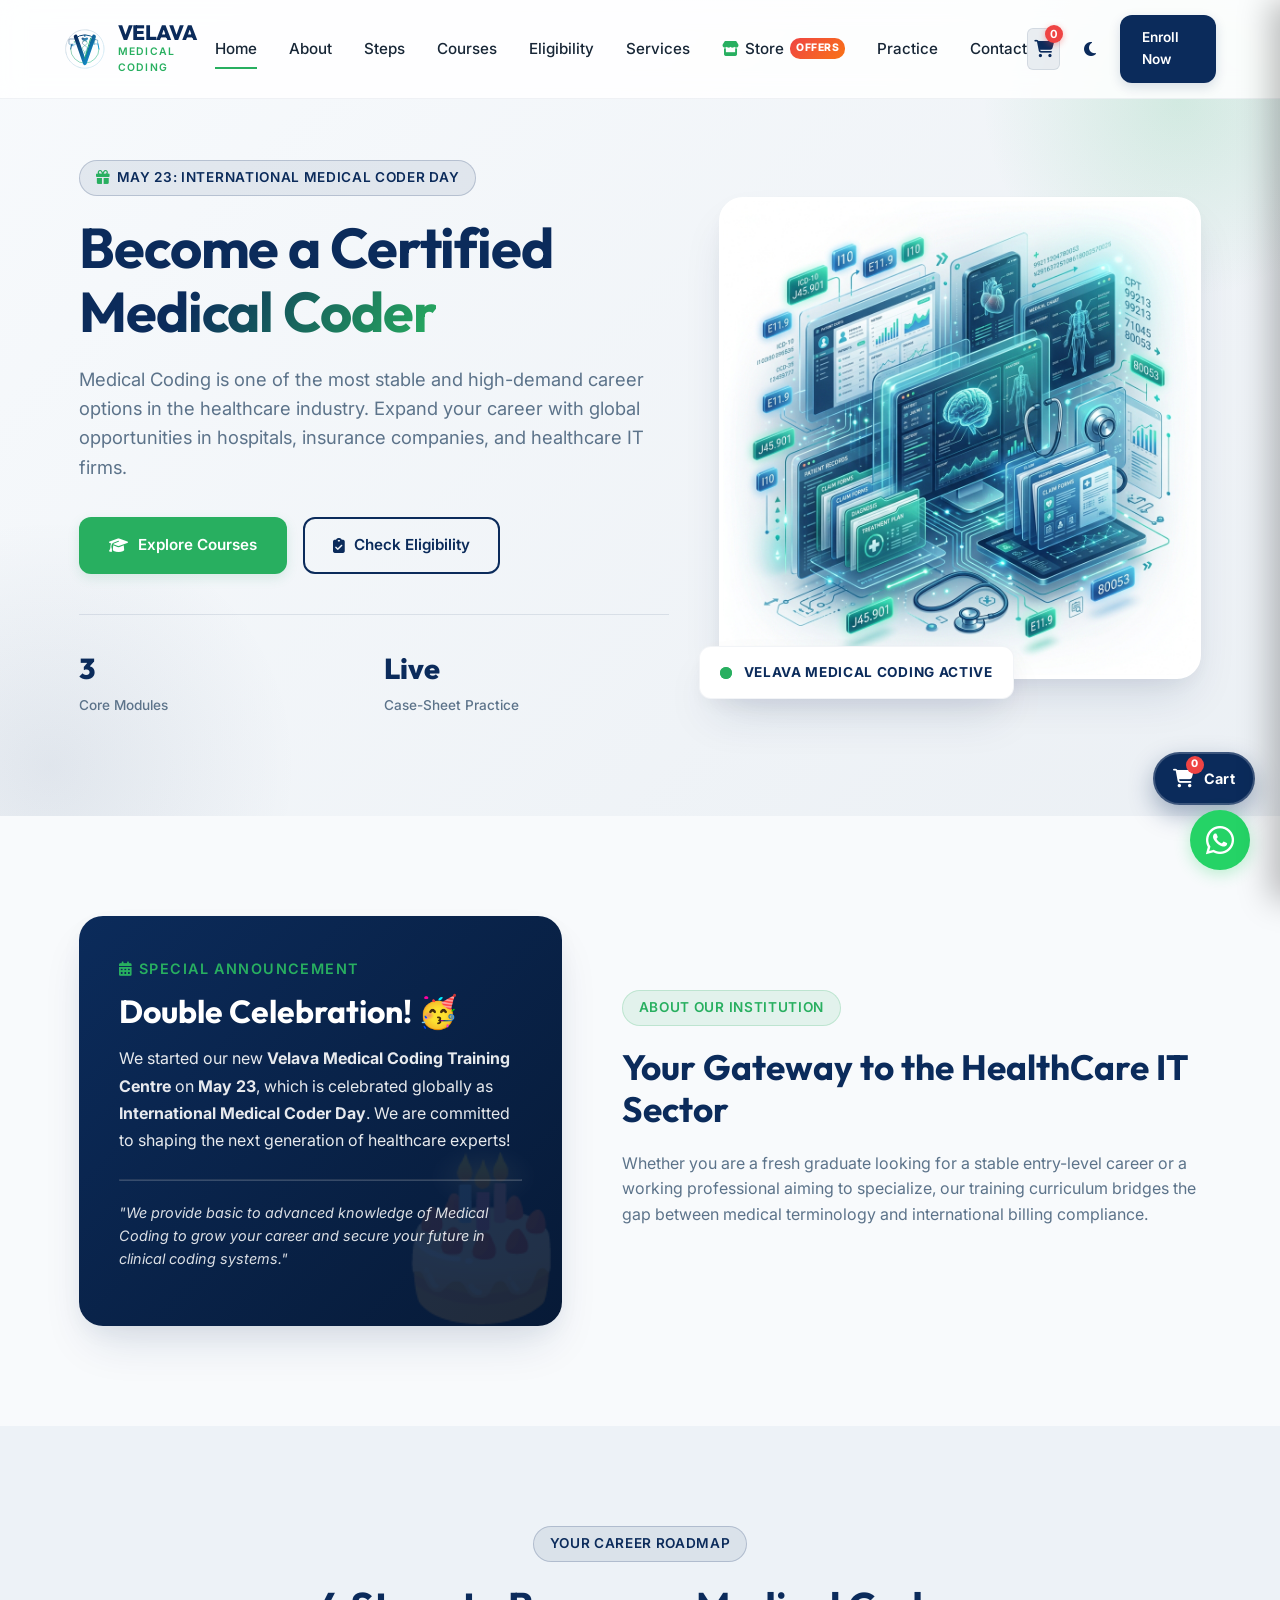
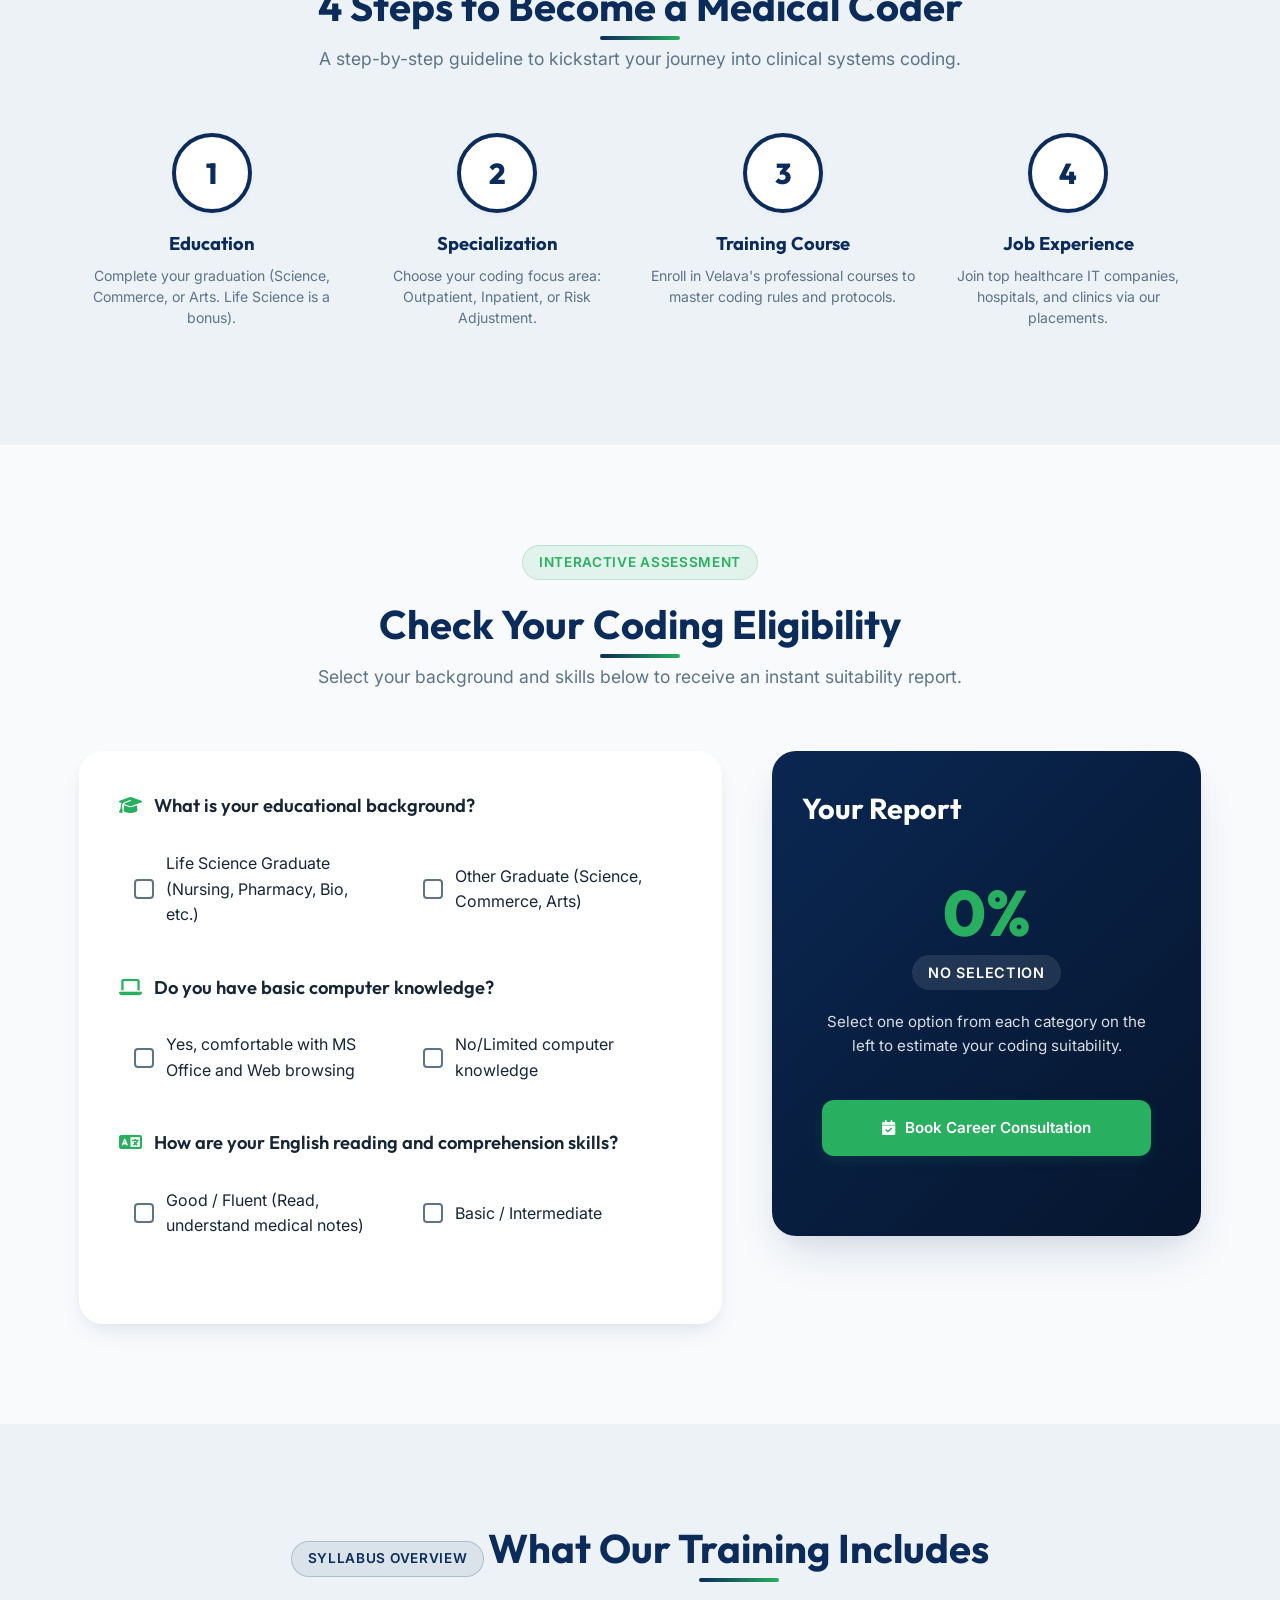
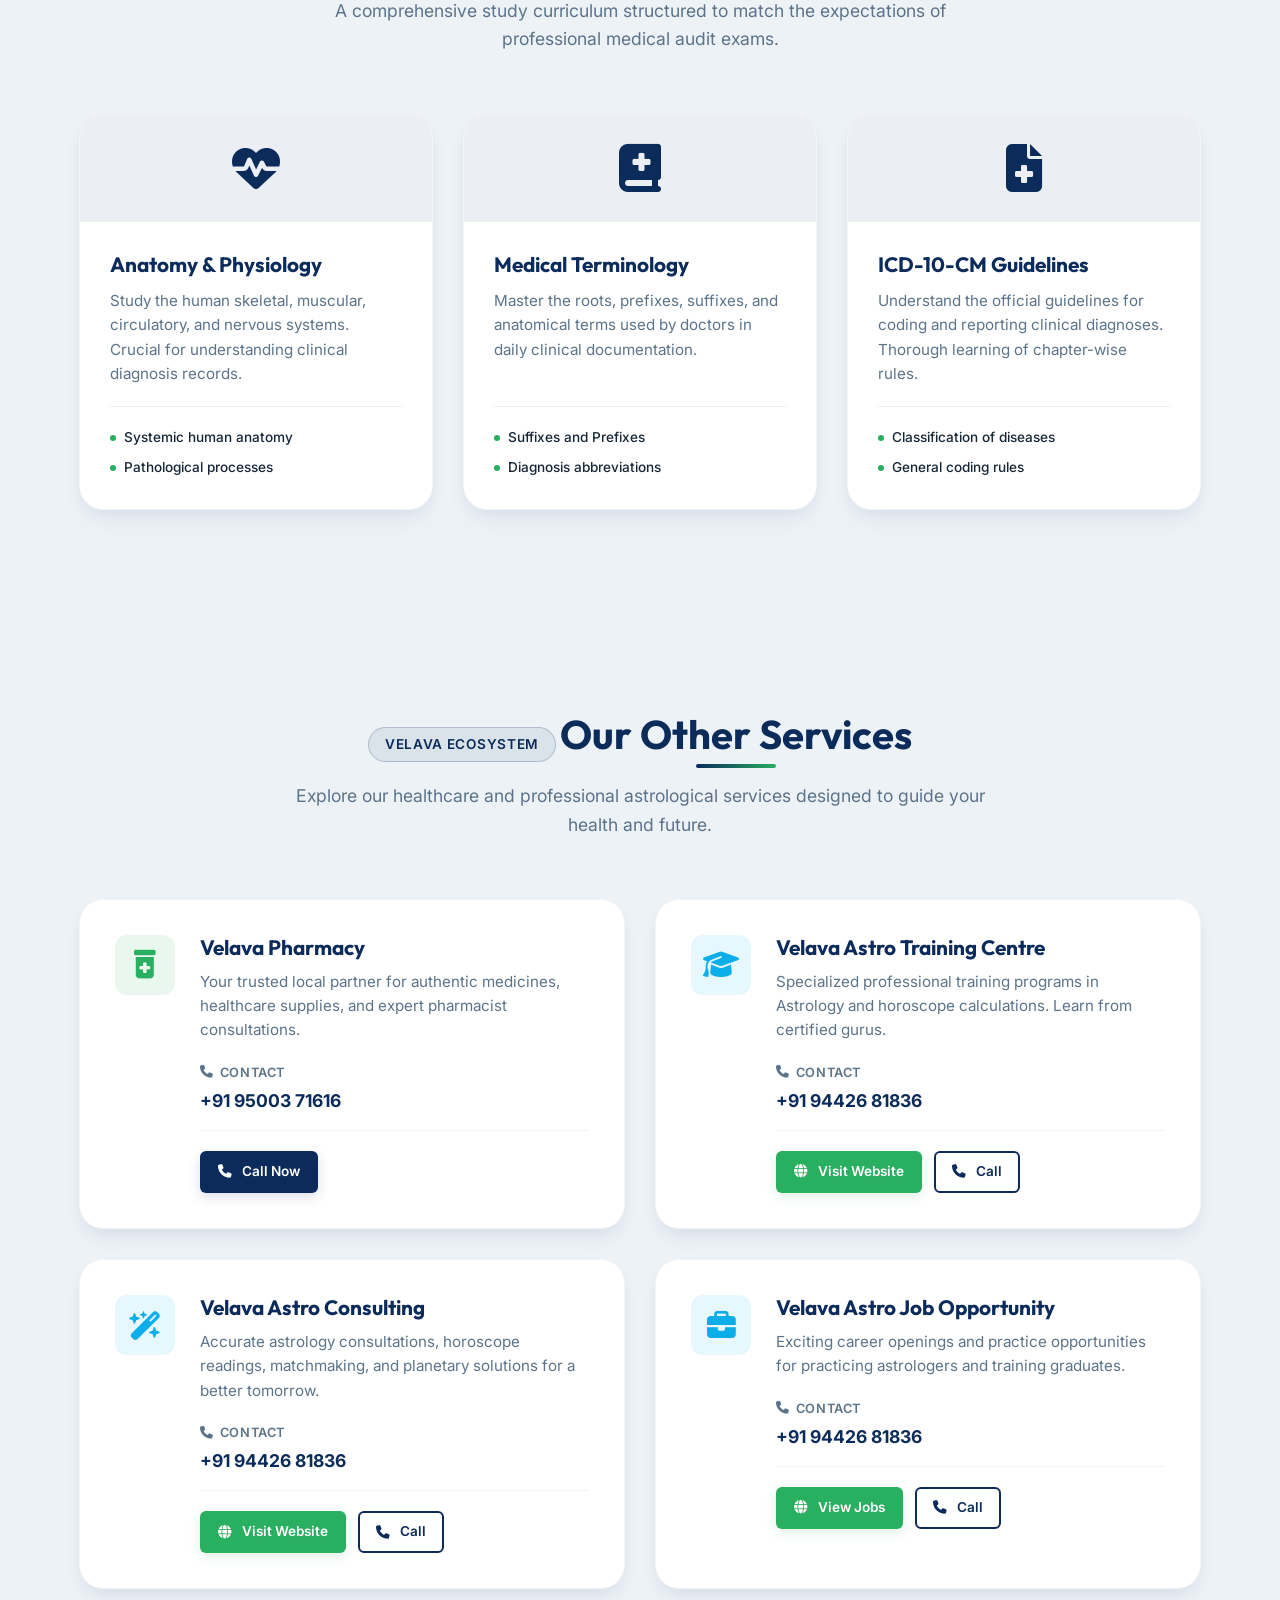
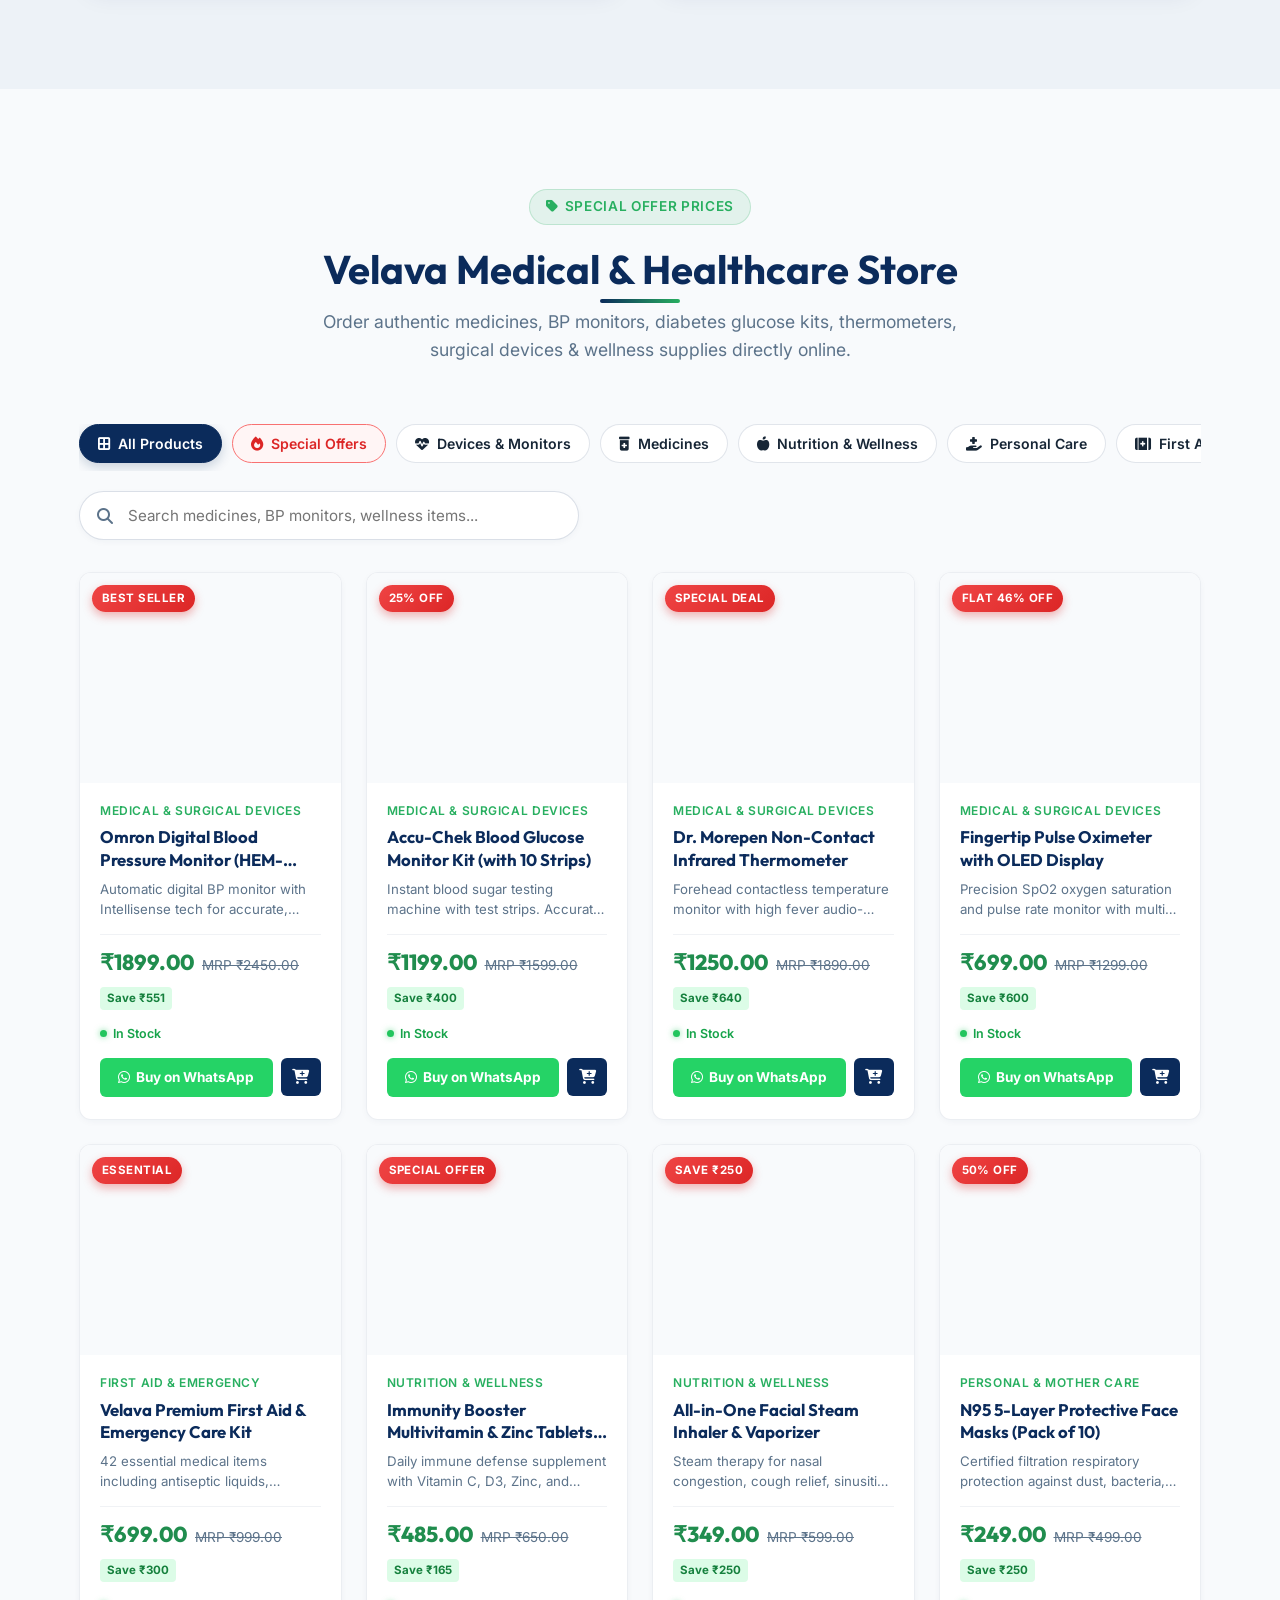
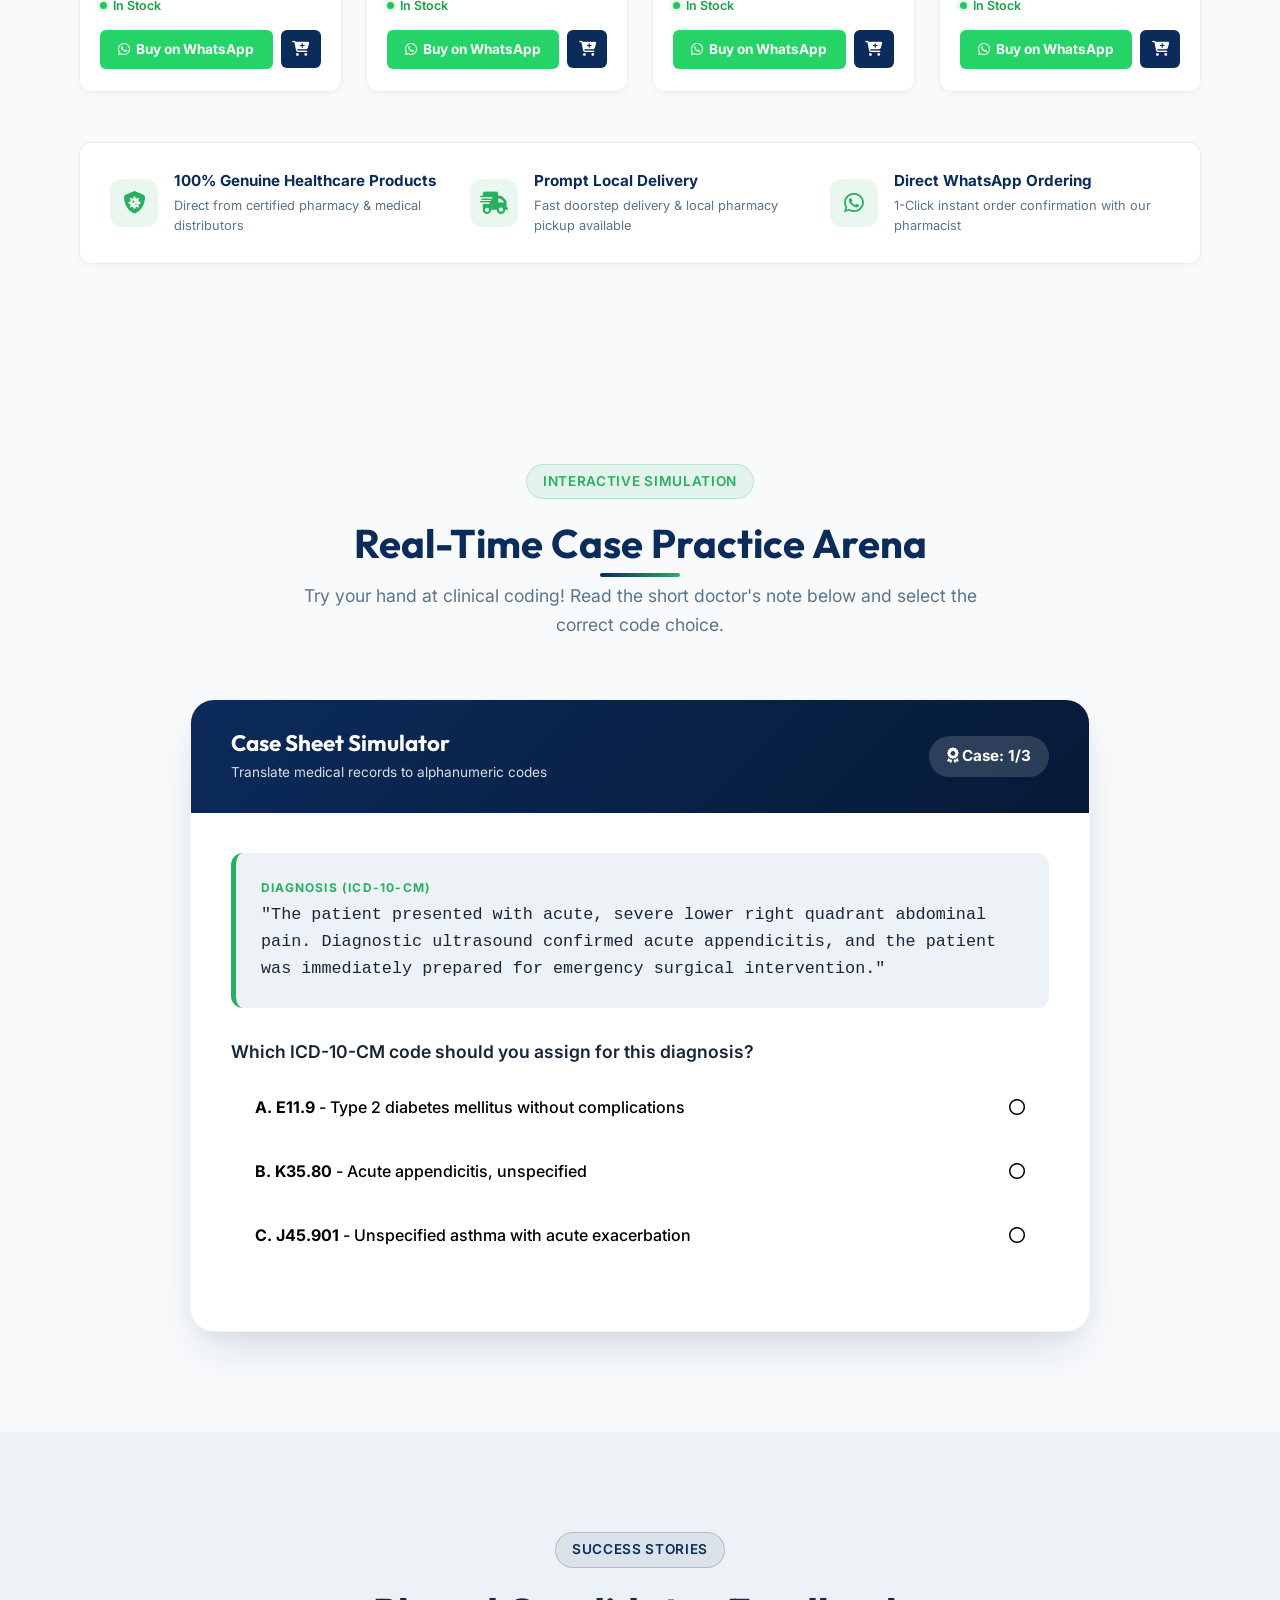
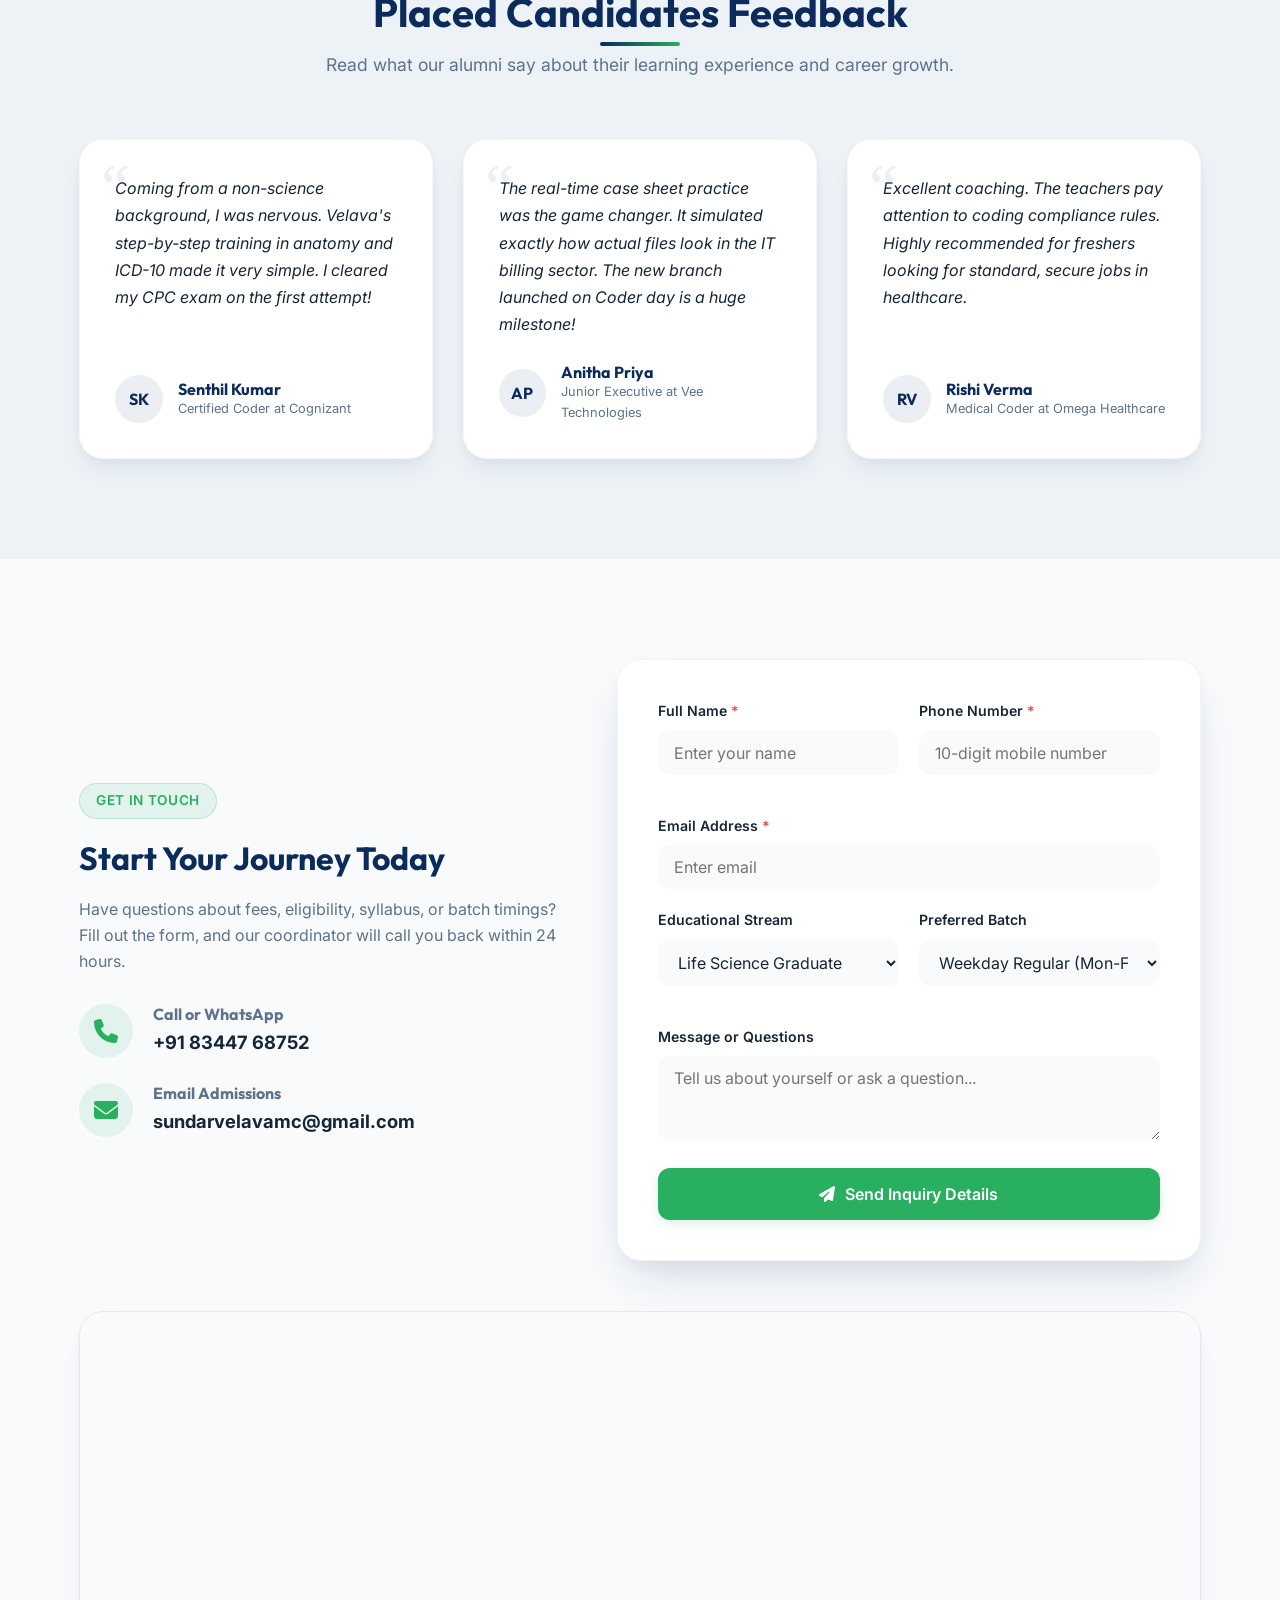
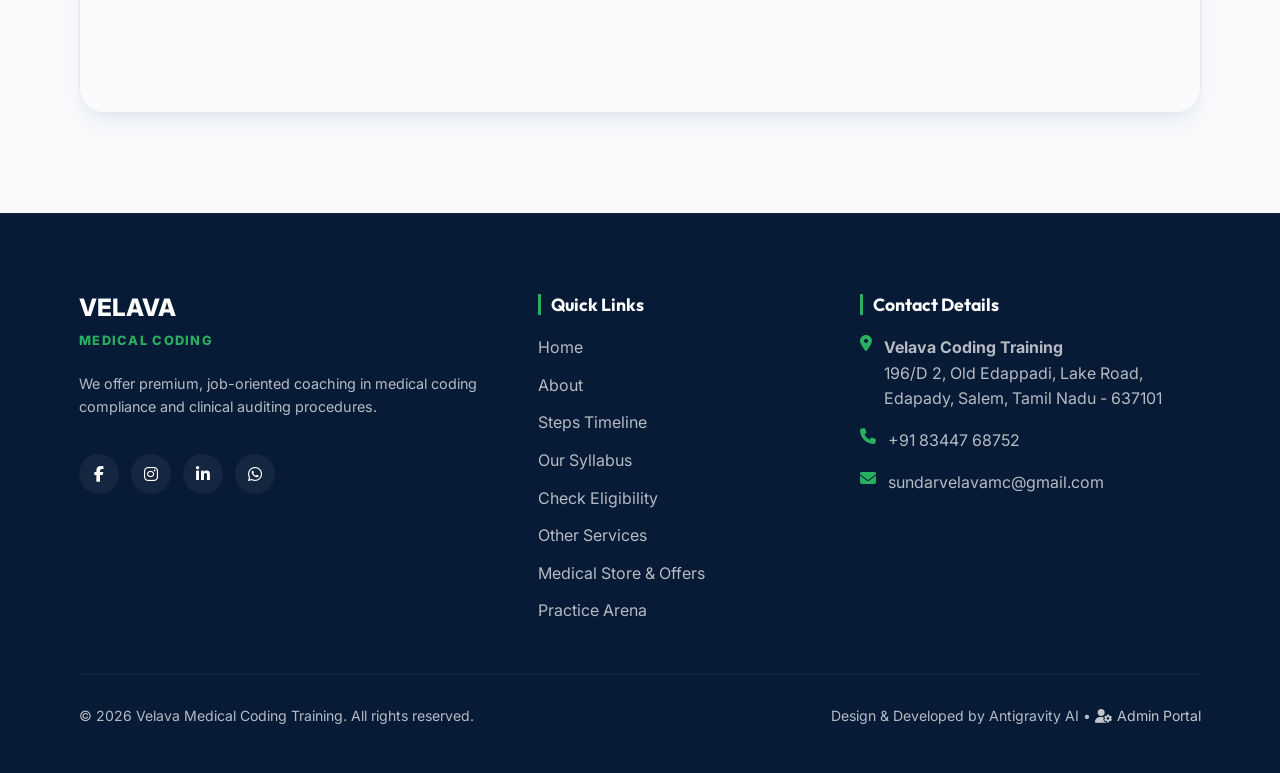
==== commit 1cae67f8: "Add medical e-commerce store with Super Admin portal, MySQL API, and WhatsApp cart checkout" ====
--- a/index.html
+++ b/index.html
@@ -16,7 +16,7 @@
   <link rel="stylesheet" href="https://cdnjs.cloudflare.com/ajax/libs/font-awesome/6.4.0/css/all.min.css">
   
   <!-- Main Stylesheet -->
-  <link rel="stylesheet" href="style.css">
+  <link rel="stylesheet" href="style.css?v=2.5">
 </head>
 <body>
   
@@ -106,6 +106,7 @@
         <a href="#courses" class="nav-link">Courses</a>
         <a href="#eligibility" class="nav-link">Eligibility</a>
         <a href="#services" class="nav-link">Services</a>
+        <a href="#store" class="nav-link nav-link-store"><i class="fa-solid fa-store" style="color:var(--secondary);"></i> Store <span class="nav-pill-offer">Offers</span></a>
         <a href="#practice" class="nav-link">Practice</a>
         <a href="#contact" class="nav-link">Contact</a>
         <a href="#contact" class="btn btn-primary nav-mobile-enroll">Enroll Now</a>
@@ -113,6 +114,11 @@
 
       <!-- Action Buttons & Hamburg -->
       <div class="nav-actions">
+        <!-- Cart Button -->
+        <button class="cart-nav-btn" id="cartNavBtn" onclick="toggleCartDrawer()" aria-label="Shopping Cart">
+          <i class="fa-solid fa-cart-shopping"></i>
+          <span class="cart-badge-count" id="cartNavCount">0</span>
+        </button>
         <!-- Theme Toggle -->
         <button class="theme-toggle" id="theme-toggle" aria-label="Toggle dark mode">
           <i class="fa-solid fa-moon" id="theme-icon"></i>
@@ -488,6 +494,73 @@
           </div>
         </div>
 
+      </div>
+
+    </div>
+  </section>
+
+  <!-- ==========================================
+       VELAVA MEDICAL PRODUCTS STORE (E-COMMERCE)
+       ========================================== -->
+  <section class="section" id="store">
+    <div class="container">
+      
+      <div class="section-header">
+        <div class="badge badge-secondary"><i class="fa-solid fa-tag"></i> Special Offer Prices</div>
+        <h2>Velava Medical & Healthcare Store</h2>
+        <p>Order authentic medicines, BP monitors, diabetes glucose kits, thermometers, surgical devices & wellness supplies directly online.</p>
+      </div>
+
+      <!-- Store Controls: Live Category Filter Tabs & Search Bar -->
+      <div class="store-controls-wrap">
+        <div class="store-category-pills" id="storeCategoryPills">
+          <button class="cat-pill active" onclick="filterStoreCategory('all', this)"><i class="fa-solid fa-border-all"></i> All Products</button>
+          <button class="cat-pill offer-pill" onclick="filterStoreOffers(this)"><i class="fa-solid fa-fire"></i> Special Offers</button>
+          <button class="cat-pill" onclick="filterStoreCategory('Medical & Surgical Devices', this)"><i class="fa-solid fa-heart-pulse"></i> Devices & Monitors</button>
+          <button class="cat-pill" onclick="filterStoreCategory('Medicines & Pharmacy', this)"><i class="fa-solid fa-prescription-bottle-medical"></i> Medicines</button>
+          <button class="cat-pill" onclick="filterStoreCategory('Nutrition & Wellness', this)"><i class="fa-solid fa-apple-whole"></i> Nutrition & Wellness</button>
+          <button class="cat-pill" onclick="filterStoreCategory('Personal & Mother Care', this)"><i class="fa-solid fa-hand-holding-medical"></i> Personal Care</button>
+          <button class="cat-pill" onclick="filterStoreCategory('First Aid & Emergency', this)"><i class="fa-solid fa-kit-medical"></i> First Aid</button>
+        </div>
+
+        <div class="store-search-box">
+          <i class="fa-solid fa-magnifying-glass"></i>
+          <input type="text" id="storeSearchInput" placeholder="Search medicines, BP monitors, wellness items..." oninput="searchStoreProducts(this.value)">
+          <button class="clear-search-btn" id="clearSearchBtn" onclick="clearStoreSearch()" style="display:none;"><i class="fa-solid fa-xmark"></i></button>
+        </div>
+      </div>
+
+      <!-- Dynamic Products Grid -->
+      <div class="store-products-grid" id="storeProductsGrid">
+        <div class="store-loading-state">
+          <i class="fa-solid fa-spinner fa-spin"></i>
+          <p>Loading medical products & latest offer discounts...</p>
+        </div>
+      </div>
+
+      <!-- Trust Badges & Guarantee Row -->
+      <div class="store-perks-row">
+        <div class="store-perk-item">
+          <i class="fa-solid fa-shield-virus"></i>
+          <div>
+            <strong>100% Genuine Healthcare Products</strong>
+            <p>Direct from certified pharmacy & medical distributors</p>
+          </div>
+        </div>
+        <div class="store-perk-item">
+          <i class="fa-solid fa-truck-fast"></i>
+          <div>
+            <strong>Prompt Local Delivery</strong>
+            <p>Fast doorstep delivery & local pharmacy pickup available</p>
+          </div>
+        </div>
+        <div class="store-perk-item">
+          <i class="fa-brands fa-whatsapp"></i>
+          <div>
+            <strong>Direct WhatsApp Ordering</strong>
+            <p>1-Click instant order confirmation with our pharmacist</p>
+          </div>
+        </div>
       </div>
 
     </div>
@@ -752,6 +825,7 @@
             <li><a href="#courses">Our Syllabus</a></li>
             <li><a href="#eligibility">Check Eligibility</a></li>
             <li><a href="#services">Other Services</a></li>
+            <li><a href="#store">Medical Store & Offers</a></li>
             <li><a href="#practice">Practice Arena</a></li>
           </ul>
         </div>
@@ -784,7 +858,7 @@
       <!-- Footer Bottom -->
       <div class="footer-bottom">
         <p>&copy; 2026 Velava Medical Coding Training. All rights reserved.</p>
-        <p>Design & Developed by Antigravity AI</p>
+        <p>Design & Developed by Antigravity AI &bull; <a href="admin.php" target="_blank" style="color:rgba(255,255,255,0.75);text-decoration:none;"><i class="fa-solid fa-user-gear"></i> Admin Portal</a></p>
       </div>
 
     </div>
@@ -809,7 +883,65 @@
     </div>
   </div>
 
+  <!-- Floating Cart Trigger Button -->
+  <div class="floating-cart-trigger" id="floatingCartBtn" onclick="toggleCartDrawer()">
+    <div class="floating-cart-icon">
+      <i class="fa-solid fa-cart-shopping"></i>
+      <span class="floating-cart-count" id="floatingCartCount">0</span>
+    </div>
+    <span class="floating-cart-label">Cart</span>
+  </div>
+
+  <!-- Slide-out Cart Drawer -->
+  <div class="cart-drawer-overlay" id="cartOverlay" onclick="toggleCartDrawer()"></div>
+  <aside class="cart-drawer" id="cartDrawer">
+    <div class="cart-drawer-header">
+      <div class="cart-drawer-title">
+        <i class="fa-solid fa-cart-shopping"></i>
+        <h3>Medical Order Cart</h3>
+        <span class="cart-items-count-badge" id="cartDrawerBadge">0 Items</span>
+      </div>
+      <button class="cart-close-btn" onclick="toggleCartDrawer()">&times;</button>
+    </div>
+
+    <div class="cart-items-list" id="cartItemsList">
+      <div class="cart-empty-state">
+        <i class="fa-solid fa-cart-plus"></i>
+        <p>Your shopping cart is empty</p>
+        <button class="btn btn-primary btn-sm" onclick="toggleCartDrawer()">Browse Store</button>
+      </div>
+    </div>
+
+    <div class="cart-drawer-footer" id="cartFooter" style="display: none;">
+      <div class="cart-price-summary">
+        <div class="summary-line">
+          <span>Subtotal (MRP)</span>
+          <span id="cartSubtotal">₹0.00</span>
+        </div>
+        <div class="summary-line summary-discount">
+          <span>Total Offer Savings</span>
+          <span id="cartDiscount">-₹0.00</span>
+        </div>
+        <div class="summary-line summary-total">
+          <span>Final Amount</span>
+          <span id="cartTotal">₹0.00</span>
+        </div>
+      </div>
+
+      <div class="cart-customer-fields">
+        <input type="text" id="custName" class="cart-input" placeholder="Your Name *">
+        <input type="tel" id="custPhone" class="cart-input" placeholder="Phone Number *">
+        <textarea id="custAddress" class="cart-input" rows="2" placeholder="Delivery Address / City..."></textarea>
+      </div>
+
+      <button class="btn-whatsapp-checkout" onclick="checkoutViaWhatsApp()">
+        <i class="fa-brands fa-whatsapp"></i> Proceed to Order on WhatsApp
+      </button>
+      <p class="cart-guarantee"><i class="fa-solid fa-shield-halved"></i> Direct bill with Velava Pharmacy (+91 95003 71616)</p>
+    </div>
+  </aside>
+
   <!-- Main JavaScript File -->
-  <script src="script.js"></script>
+  <script src="script.js?v=2.5"></script>
 </body>
 </html>
--- a/style.css
+++ b/style.css
@@ -2133,3 +2133,863 @@
   opacity: 1;
   transform: translateY(0);
 }
+
+
+/* ==========================================================================
+   E-COMMERCE MEDICAL STORE & CART STYLES
+   ========================================================================== */
+
+/* Navbar Store Link & Offer Pill */
+.nav-link-store {
+  position: relative;
+  display: inline-flex;
+  align-items: center;
+  gap: 6px;
+}
+
+.nav-pill-offer {
+  background: linear-gradient(135deg, #ef4444, #f97316);
+  color: #fff;
+  font-size: 0.65rem;
+  font-weight: 800;
+  padding: 2px 6px;
+  border-radius: 10px;
+  text-transform: uppercase;
+  letter-spacing: 0.05em;
+  animation: pulseOffer 2s infinite;
+}
+
+@keyframes pulseOffer {
+  0%, 100% { transform: scale(1); opacity: 1; }
+  50% { transform: scale(1.08); opacity: 0.9; }
+}
+
+.cart-nav-btn {
+  position: relative;
+  width: 42px;
+  height: 42px;
+  border-radius: var(--radius-sm);
+  background: var(--primary-alpha);
+  color: var(--primary);
+  border: 1px solid rgba(11, 43, 92, 0.1);
+  display: flex;
+  align-items: center;
+  justify-content: center;
+  font-size: 1.1rem;
+  cursor: pointer;
+  transition: all 0.25s ease;
+}
+
+[data-theme="dark"] .cart-nav-btn {
+  background: rgba(255, 255, 255, 0.08);
+  color: #fff;
+  border-color: rgba(255, 255, 255, 0.15);
+}
+
+.cart-nav-btn:hover {
+  background: var(--secondary);
+  color: #fff;
+  border-color: var(--secondary);
+  transform: translateY(-2px);
+}
+
+.cart-badge-count {
+  position: absolute;
+  top: -4px;
+  right: -4px;
+  background: #ef4444;
+  color: #fff;
+  font-size: 0.7rem;
+  font-weight: 700;
+  min-width: 18px;
+  height: 18px;
+  border-radius: 9px;
+  display: flex;
+  align-items: center;
+  justify-content: center;
+  padding: 0 4px;
+  box-shadow: 0 2px 6px rgba(239, 68, 68, 0.4);
+}
+
+/* Store Controls (Filters & Search) */
+.store-controls-wrap {
+  display: flex;
+  flex-direction: column;
+  gap: 20px;
+  margin: 36px 0 32px;
+}
+
+.store-category-pills {
+  display: flex;
+  align-items: center;
+  gap: 10px;
+  overflow-x: auto;
+  padding-bottom: 8px;
+  scrollbar-width: thin;
+}
+
+.cat-pill {
+  white-space: nowrap;
+  padding: 10px 18px;
+  border-radius: 30px;
+  border: 1px solid rgba(11, 43, 92, 0.12);
+  background: var(--bg-card);
+  color: var(--text-main);
+  font-size: 0.88rem;
+  font-weight: 600;
+  cursor: pointer;
+  display: inline-flex;
+  align-items: center;
+  gap: 8px;
+  transition: all 0.25s ease;
+}
+
+[data-theme="dark"] .cat-pill {
+  background: var(--bg-card);
+  border-color: rgba(255, 255, 255, 0.1);
+  color: #e2e8f0;
+}
+
+.cat-pill:hover {
+  border-color: var(--secondary);
+  color: var(--secondary);
+  transform: translateY(-2px);
+}
+
+.cat-pill.active {
+  background: var(--primary);
+  color: #fff;
+  border-color: var(--primary);
+  box-shadow: 0 4px 12px rgba(11, 43, 92, 0.2);
+}
+
+[data-theme="dark"] .cat-pill.active {
+  background: var(--secondary);
+  color: #fff;
+  border-color: var(--secondary);
+}
+
+.cat-pill.offer-pill {
+  border-color: #f87171;
+  color: #dc2626;
+  background: #fff5f5;
+}
+
+[data-theme="dark"] .cat-pill.offer-pill {
+  background: rgba(239, 68, 68, 0.15);
+  color: #fca5a5;
+  border-color: rgba(239, 68, 68, 0.3);
+}
+
+.cat-pill.offer-pill.active {
+  background: linear-gradient(135deg, #ef4444, #dc2626);
+  color: #fff;
+  border-color: #dc2626;
+}
+
+.store-search-box {
+  position: relative;
+  max-width: 500px;
+  width: 100%;
+}
+
+.store-search-box i.fa-magnifying-glass {
+  position: absolute;
+  left: 18px;
+  top: 50%;
+  transform: translateY(-50%);
+  color: var(--text-muted);
+  font-size: 1rem;
+}
+
+.store-search-box input {
+  width: 100%;
+  padding: 14px 44px 14px 48px;
+  border-radius: 30px;
+  border: 1px solid rgba(11, 43, 92, 0.15);
+  background: var(--bg-card);
+  color: var(--text-main);
+  font-size: 0.95rem;
+  outline: none;
+  box-shadow: var(--shadow-sm);
+  transition: all 0.25s ease;
+}
+
+[data-theme="dark"] .store-search-box input {
+  background: var(--bg-card);
+  border-color: rgba(255, 255, 255, 0.12);
+  color: #fff;
+}
+
+.store-search-box input:focus {
+  border-color: var(--secondary);
+  box-shadow: 0 0 0 3px rgba(46, 158, 107, 0.15);
+}
+
+.clear-search-btn {
+  position: absolute;
+  right: 14px;
+  top: 50%;
+  transform: translateY(-50%);
+  background: none;
+  border: none;
+  color: var(--text-muted);
+  cursor: pointer;
+  padding: 6px;
+  font-size: 0.9rem;
+}
+
+/* Products Grid */
+.store-products-grid {
+  display: grid;
+  grid-template-columns: repeat(4, 1fr);
+  gap: 24px;
+  margin-top: 10px;
+}
+
+@media (max-width: 1200px) {
+  .store-products-grid { grid-template-columns: repeat(3, 1fr); }
+}
+@media (max-width: 860px) {
+  .store-products-grid { grid-template-columns: repeat(2, 1fr); }
+}
+@media (max-width: 540px) {
+  .store-products-grid { grid-template-columns: 1fr; }
+}
+
+/* Individual Product Card */
+.store-card {
+  opacity: 1 !important;
+  visibility: visible !important;
+  background: var(--bg-card);
+  border-radius: var(--radius-md);
+  border: 1px solid rgba(11, 43, 92, 0.08);
+  box-shadow: var(--shadow-sm);
+  overflow: hidden;
+  display: flex;
+  flex-direction: column;
+  position: relative;
+  transition: transform 0.3s ease, box-shadow 0.3s ease, border-color 0.3s ease;
+}
+
+[data-theme="dark"] .store-card {
+  border-color: rgba(255, 255, 255, 0.08);
+}
+
+.store-card:hover {
+  transform: translateY(-6px);
+  box-shadow: var(--shadow-lg);
+  border-color: rgba(46, 158, 107, 0.3);
+}
+
+.store-card-badge {
+  position: absolute;
+  top: 12px;
+  left: 12px;
+  background: linear-gradient(135deg, #ef4444, #dc2626);
+  color: #fff;
+  font-size: 0.72rem;
+  font-weight: 700;
+  padding: 4px 10px;
+  border-radius: 20px;
+  z-index: 2;
+  box-shadow: 0 4px 10px rgba(220, 38, 38, 0.35);
+  text-transform: uppercase;
+  letter-spacing: 0.04em;
+}
+
+.store-card-img-wrap {
+  width: 100%;
+  height: 210px;
+  background: #f8fafc;
+  overflow: hidden;
+  position: relative;
+  display: flex;
+  align-items: center;
+  justify-content: center;
+}
+
+[data-theme="dark"] .store-card-img-wrap {
+  background: rgba(255, 255, 255, 0.03);
+}
+
+.store-card-img-wrap img {
+  width: 100%;
+  height: 100%;
+  object-fit: cover;
+  transition: transform 0.4s ease;
+}
+
+.store-card:hover .store-card-img-wrap img {
+  transform: scale(1.06);
+}
+
+.store-card-body {
+  padding: 18px 20px 22px;
+  display: flex;
+  flex-direction: column;
+  flex: 1;
+}
+
+.store-card-category {
+  font-size: 0.75rem;
+  font-weight: 600;
+  color: var(--secondary);
+  text-transform: uppercase;
+  letter-spacing: 0.05em;
+  margin-bottom: 6px;
+}
+
+.store-card-title {
+  font-family: 'Outfit', sans-serif;
+  font-size: 1.05rem;
+  font-weight: 700;
+  color: var(--primary);
+  line-height: 1.35;
+  margin-bottom: 8px;
+  display: -webkit-box;
+  -webkit-line-clamp: 2;
+  -webkit-box-orient: vertical;
+  overflow: hidden;
+  min-height: 2.7em;
+}
+
+[data-theme="dark"] .store-card-title {
+  color: #fff;
+}
+
+.store-card-desc {
+  font-size: 0.83rem;
+  color: var(--text-muted);
+  line-height: 1.5;
+  margin-bottom: 14px;
+  display: -webkit-box;
+  -webkit-line-clamp: 2;
+  -webkit-box-orient: vertical;
+  overflow: hidden;
+  flex: 1;
+}
+
+.store-card-pricing {
+  display: flex;
+  align-items: baseline;
+  gap: 8px;
+  flex-wrap: wrap;
+  margin-bottom: 14px;
+  padding-top: 10px;
+  border-top: 1px solid rgba(11, 43, 92, 0.06);
+}
+
+[data-theme="dark"] .store-card-pricing {
+  border-top-color: rgba(255, 255, 255, 0.06);
+}
+
+.store-price-offer {
+  font-family: 'Outfit', sans-serif;
+  font-size: 1.35rem;
+  font-weight: 800;
+  color: var(--secondary-dark);
+}
+
+[data-theme="dark"] .store-price-offer {
+  color: #34d399;
+}
+
+.store-price-mrp {
+  font-size: 0.85rem;
+  color: var(--text-muted);
+  text-decoration: line-through;
+}
+
+.store-savings-pill {
+  font-size: 0.72rem;
+  font-weight: 700;
+  background: #dcfce7;
+  color: #15803d;
+  padding: 2px 7px;
+  border-radius: 4px;
+}
+
+[data-theme="dark"] .store-savings-pill {
+  background: rgba(34, 197, 94, 0.2);
+  color: #4ade80;
+}
+
+.store-card-stock {
+  font-size: 0.78rem;
+  display: flex;
+  align-items: center;
+  gap: 6px;
+  margin-bottom: 14px;
+  font-weight: 600;
+}
+
+.stock-dot {
+  width: 7px;
+  height: 7px;
+  border-radius: 50%;
+  display: inline-block;
+}
+.stock-dot-in { background: #22c55e; box-shadow: 0 0 6px rgba(34, 197, 94, 0.6); }
+.stock-dot-out { background: #ef4444; }
+
+/* Store Action Buttons */
+.store-card-actions {
+  display: grid;
+  grid-template-columns: 1fr auto;
+  gap: 8px;
+  margin-top: auto;
+}
+
+.btn-buy-whatsapp {
+  background: #25D366;
+  color: #fff;
+  border: none;
+  border-radius: var(--radius-sm);
+  padding: 9px 12px;
+  font-size: 0.85rem;
+  font-weight: 700;
+  display: inline-flex;
+  align-items: center;
+  justify-content: center;
+  gap: 6px;
+  cursor: pointer;
+  text-decoration: none;
+  transition: all 0.2s ease;
+}
+
+.btn-buy-whatsapp:hover {
+  background: #1eb855;
+  transform: translateY(-1px);
+}
+
+.btn-add-cart {
+  background: var(--primary);
+  color: #fff;
+  border: none;
+  border-radius: var(--radius-sm);
+  width: 40px;
+  height: 38px;
+  display: inline-flex;
+  align-items: center;
+  justify-content: center;
+  font-size: 0.95rem;
+  cursor: pointer;
+  transition: all 0.2s ease;
+}
+
+[data-theme="dark"] .btn-add-cart {
+  background: rgba(255, 255, 255, 0.12);
+}
+
+.btn-add-cart:hover {
+  background: var(--secondary);
+  color: #fff;
+  transform: translateY(-1px);
+}
+
+/* Loading & Empty States */
+.store-loading-state, .store-empty-state {
+  grid-column: 1 / -1;
+  text-align: center;
+  padding: 60px 20px;
+  color: var(--text-muted);
+}
+
+.store-loading-state i {
+  font-size: 2rem;
+  color: var(--secondary);
+  margin-bottom: 12px;
+}
+
+/* Perks Row */
+.store-perks-row {
+  display: grid;
+  grid-template-columns: repeat(3, 1fr);
+  gap: 20px;
+  margin-top: 50px;
+  padding: 26px 30px;
+  background: var(--bg-card);
+  border-radius: var(--radius-md);
+  border: 1px solid rgba(11, 43, 92, 0.08);
+  box-shadow: var(--shadow-sm);
+}
+
+@media (max-width: 768px) {
+  .store-perks-row { grid-template-columns: 1fr; }
+}
+
+.store-perk-item {
+  display: flex;
+  align-items: center;
+  gap: 16px;
+}
+
+.store-perk-item i {
+  width: 48px;
+  height: 48px;
+  border-radius: 12px;
+  background: var(--secondary-alpha);
+  color: var(--secondary);
+  display: flex;
+  align-items: center;
+  justify-content: center;
+  font-size: 1.4rem;
+  flex-shrink: 0;
+}
+
+.store-perk-item strong {
+  display: block;
+  font-size: 0.95rem;
+  color: var(--primary);
+  margin-bottom: 2px;
+}
+
+[data-theme="dark"] .store-perk-item strong { color: #fff; }
+
+.store-perk-item p {
+  font-size: 0.8rem;
+  color: var(--text-muted);
+  margin: 0;
+}
+
+/* Floating Cart Trigger Button */
+.floating-cart-trigger {
+  position: fixed;
+  bottom: 95px;
+  right: 25px;
+  background: var(--primary);
+  color: #fff;
+  padding: 10px 18px;
+  border-radius: 30px;
+  display: flex;
+  align-items: center;
+  gap: 10px;
+  box-shadow: 0 10px 24px rgba(11, 43, 92, 0.35);
+  cursor: pointer;
+  z-index: 998;
+  transition: all 0.3s cubic-bezier(0.165, 0.84, 0.44, 1);
+  border: 2px solid rgba(255, 255, 255, 0.2);
+}
+
+.floating-cart-trigger:hover {
+  transform: scale(1.06);
+  background: var(--secondary);
+}
+
+.floating-cart-icon {
+  position: relative;
+  font-size: 1.15rem;
+}
+
+.floating-cart-count {
+  position: absolute;
+  top: -8px;
+  right: -10px;
+  background: #ef4444;
+  color: #fff;
+  font-size: 0.65rem;
+  font-weight: 800;
+  min-width: 18px;
+  height: 18px;
+  border-radius: 9px;
+  display: flex;
+  align-items: center;
+  justify-content: center;
+  padding: 0 3px;
+}
+
+.floating-cart-label {
+  font-weight: 700;
+  font-size: 0.9rem;
+  letter-spacing: 0.02em;
+}
+
+/* Slide-out Cart Drawer */
+.cart-drawer-overlay {
+  position: fixed;
+  top: 0; left: 0; right: 0; bottom: 0;
+  background: rgba(11, 43, 92, 0.5);
+  backdrop-filter: blur(4px);
+  z-index: 10001;
+  opacity: 0;
+  visibility: hidden;
+  transition: all 0.3s ease;
+}
+
+.cart-drawer-overlay.open {
+  opacity: 1;
+  visibility: visible;
+}
+
+.cart-drawer {
+  position: fixed;
+  top: 0;
+  right: 0;
+  bottom: 0;
+  width: 100%;
+  max-width: 440px;
+  background: var(--bg-card);
+  z-index: 10002;
+  box-shadow: -10px 0 30px rgba(0, 0, 0, 0.25);
+  display: flex;
+  flex-direction: column;
+  transform: translateX(100%);
+  transition: transform 0.35s cubic-bezier(0.165, 0.84, 0.44, 1);
+}
+
+.cart-drawer.open {
+  transform: translateX(0);
+}
+
+.cart-drawer-header {
+  padding: 20px 24px;
+  background: var(--primary);
+  color: #fff;
+  display: flex;
+  align-items: center;
+  justify-content: space-between;
+}
+
+.cart-drawer-title {
+  display: flex;
+  align-items: center;
+  gap: 10px;
+}
+
+.cart-drawer-title h3 {
+  font-family: 'Outfit', sans-serif;
+  font-size: 1.2rem;
+  font-weight: 700;
+}
+
+.cart-items-count-badge {
+  background: rgba(255, 255, 255, 0.2);
+  padding: 2px 8px;
+  border-radius: 12px;
+  font-size: 0.75rem;
+  font-weight: 600;
+}
+
+.cart-close-btn {
+  background: none;
+  border: none;
+  color: #fff;
+  font-size: 1.8rem;
+  cursor: pointer;
+  line-height: 1;
+}
+
+.cart-items-list {
+  flex: 1;
+  overflow-y: auto;
+  padding: 20px 24px;
+  display: flex;
+  flex-direction: column;
+  gap: 16px;
+}
+
+.cart-item-row {
+  display: flex;
+  align-items: center;
+  gap: 14px;
+  padding-bottom: 16px;
+  border-bottom: 1px solid rgba(11, 43, 92, 0.08);
+}
+
+[data-theme="dark"] .cart-item-row {
+  border-bottom-color: rgba(255, 255, 255, 0.08);
+}
+
+.cart-item-img {
+  width: 58px;
+  height: 58px;
+  border-radius: 8px;
+  object-fit: cover;
+  background: #f1f5f9;
+  flex-shrink: 0;
+}
+
+.cart-item-info {
+  flex: 1;
+}
+
+.cart-item-name {
+  font-size: 0.9rem;
+  font-weight: 600;
+  color: var(--primary);
+  margin-bottom: 4px;
+  display: -webkit-box;
+  -webkit-line-clamp: 1;
+  -webkit-box-orient: vertical;
+  overflow: hidden;
+}
+
+[data-theme="dark"] .cart-item-name { color: #fff; }
+
+.cart-item-price-wrap {
+  display: flex;
+  align-items: center;
+  gap: 6px;
+  font-size: 0.85rem;
+}
+
+.cart-item-price {
+  font-weight: 700;
+  color: var(--secondary-dark);
+}
+
+.cart-item-qty-ctrl {
+  display: flex;
+  align-items: center;
+  gap: 8px;
+  margin-top: 6px;
+}
+
+.qty-btn {
+  width: 24px;
+  height: 24px;
+  border-radius: 4px;
+  border: 1px solid rgba(11, 43, 92, 0.15);
+  background: var(--bg-card);
+  color: var(--text-main);
+  display: flex;
+  align-items: center;
+  justify-content: center;
+  font-size: 0.8rem;
+  cursor: pointer;
+}
+
+.qty-num {
+  font-size: 0.85rem;
+  font-weight: 700;
+  min-width: 18px;
+  text-align: center;
+}
+
+.cart-item-del-btn {
+  background: none;
+  border: none;
+  color: #94a3b8;
+  cursor: pointer;
+  padding: 6px;
+  font-size: 0.95rem;
+  transition: color 0.2s;
+}
+
+.cart-item-del-btn:hover {
+  color: #dc2626;
+}
+
+.cart-empty-state {
+  text-align: center;
+  padding: 60px 20px;
+  color: var(--text-muted);
+}
+
+.cart-empty-state i {
+  font-size: 3rem;
+  color: #cbd5e1;
+  margin-bottom: 12px;
+}
+
+.cart-drawer-footer {
+  padding: 20px 24px 28px;
+  background: #f8fafc;
+  border-top: 1px solid rgba(11, 43, 92, 0.08);
+}
+
+[data-theme="dark"] .cart-drawer-footer {
+  background: rgba(255, 255, 255, 0.03);
+  border-top-color: rgba(255, 255, 255, 0.08);
+}
+
+.cart-price-summary {
+  display: flex;
+  flex-direction: column;
+  gap: 8px;
+  margin-bottom: 16px;
+}
+
+.summary-line {
+  display: flex;
+  justify-content: space-between;
+  font-size: 0.88rem;
+  color: var(--text-muted);
+}
+
+.summary-discount {
+  color: #16a34a;
+  font-weight: 600;
+}
+
+.summary-total {
+  font-size: 1.15rem;
+  font-weight: 800;
+  color: var(--primary);
+  padding-top: 8px;
+  border-top: 1px dashed rgba(11, 43, 92, 0.15);
+}
+
+[data-theme="dark"] .summary-total { color: #fff; }
+
+.cart-customer-fields {
+  display: flex;
+  flex-direction: column;
+  gap: 10px;
+  margin-bottom: 16px;
+}
+
+.cart-input {
+  width: 100%;
+  padding: 9px 12px;
+  border-radius: var(--radius-sm);
+  border: 1px solid rgba(11, 43, 92, 0.15);
+  background: #fff;
+  font-size: 0.85rem;
+  outline: none;
+}
+
+[data-theme="dark"] .cart-input {
+  background: rgba(255, 255, 255, 0.05);
+  border-color: rgba(255, 255, 255, 0.15);
+  color: #fff;
+}
+
+.cart-input:focus {
+  border-color: var(--secondary);
+}
+
+.btn-whatsapp-checkout {
+  width: 100%;
+  background: #25D366;
+  color: #fff;
+  border: none;
+  padding: 13px;
+  border-radius: var(--radius-sm);
+  font-size: 0.98rem;
+  font-weight: 700;
+  display: flex;
+  align-items: center;
+  justify-content: center;
+  gap: 8px;
+  cursor: pointer;
+  box-shadow: 0 4px 14px rgba(37, 211, 102, 0.4);
+  transition: all 0.2s;
+}
+
+.btn-whatsapp-checkout:hover {
+  background: #1eb855;
+  transform: translateY(-1px);
+}
+
+.cart-guarantee {
+  font-size: 0.75rem;
+  color: var(--text-muted);
+  text-align: center;
+  margin-top: 10px;
+  display: flex;
+  align-items: center;
+  justify-content: center;
+  gap: 6px;
+}
